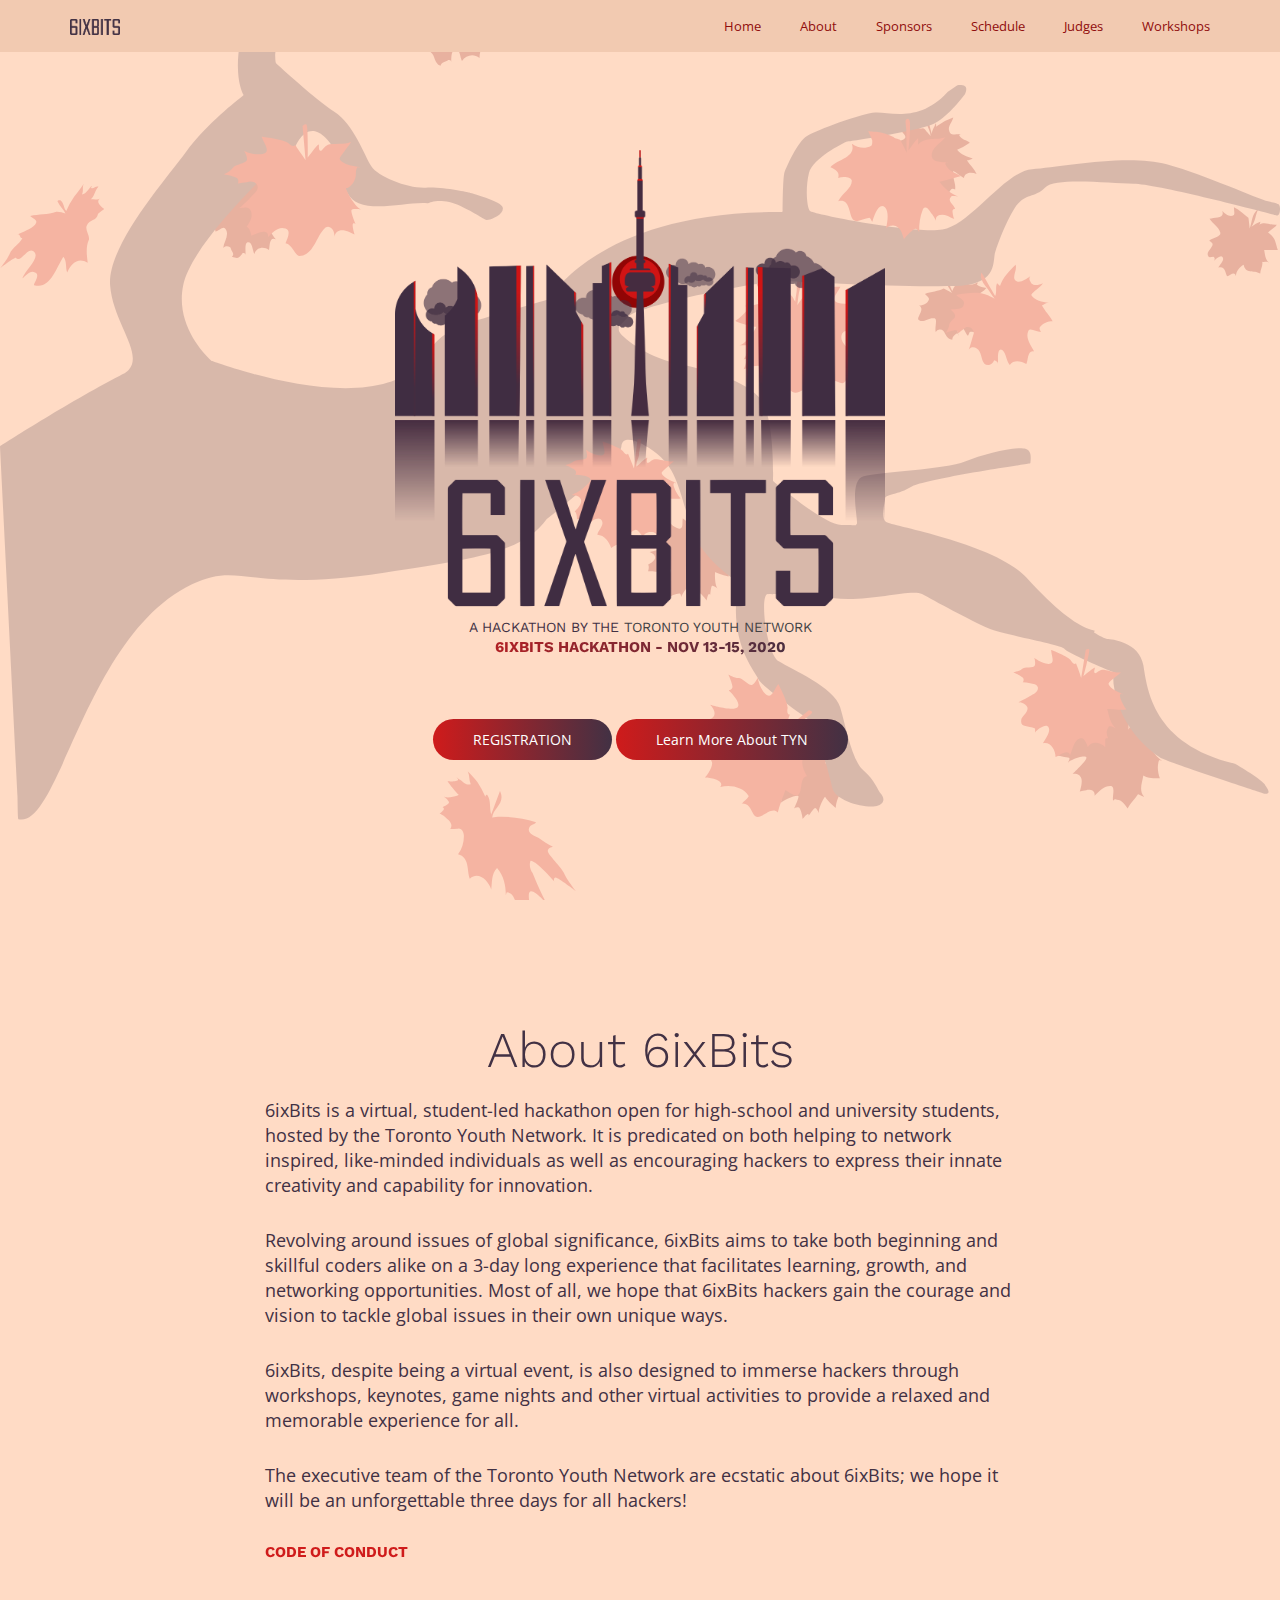
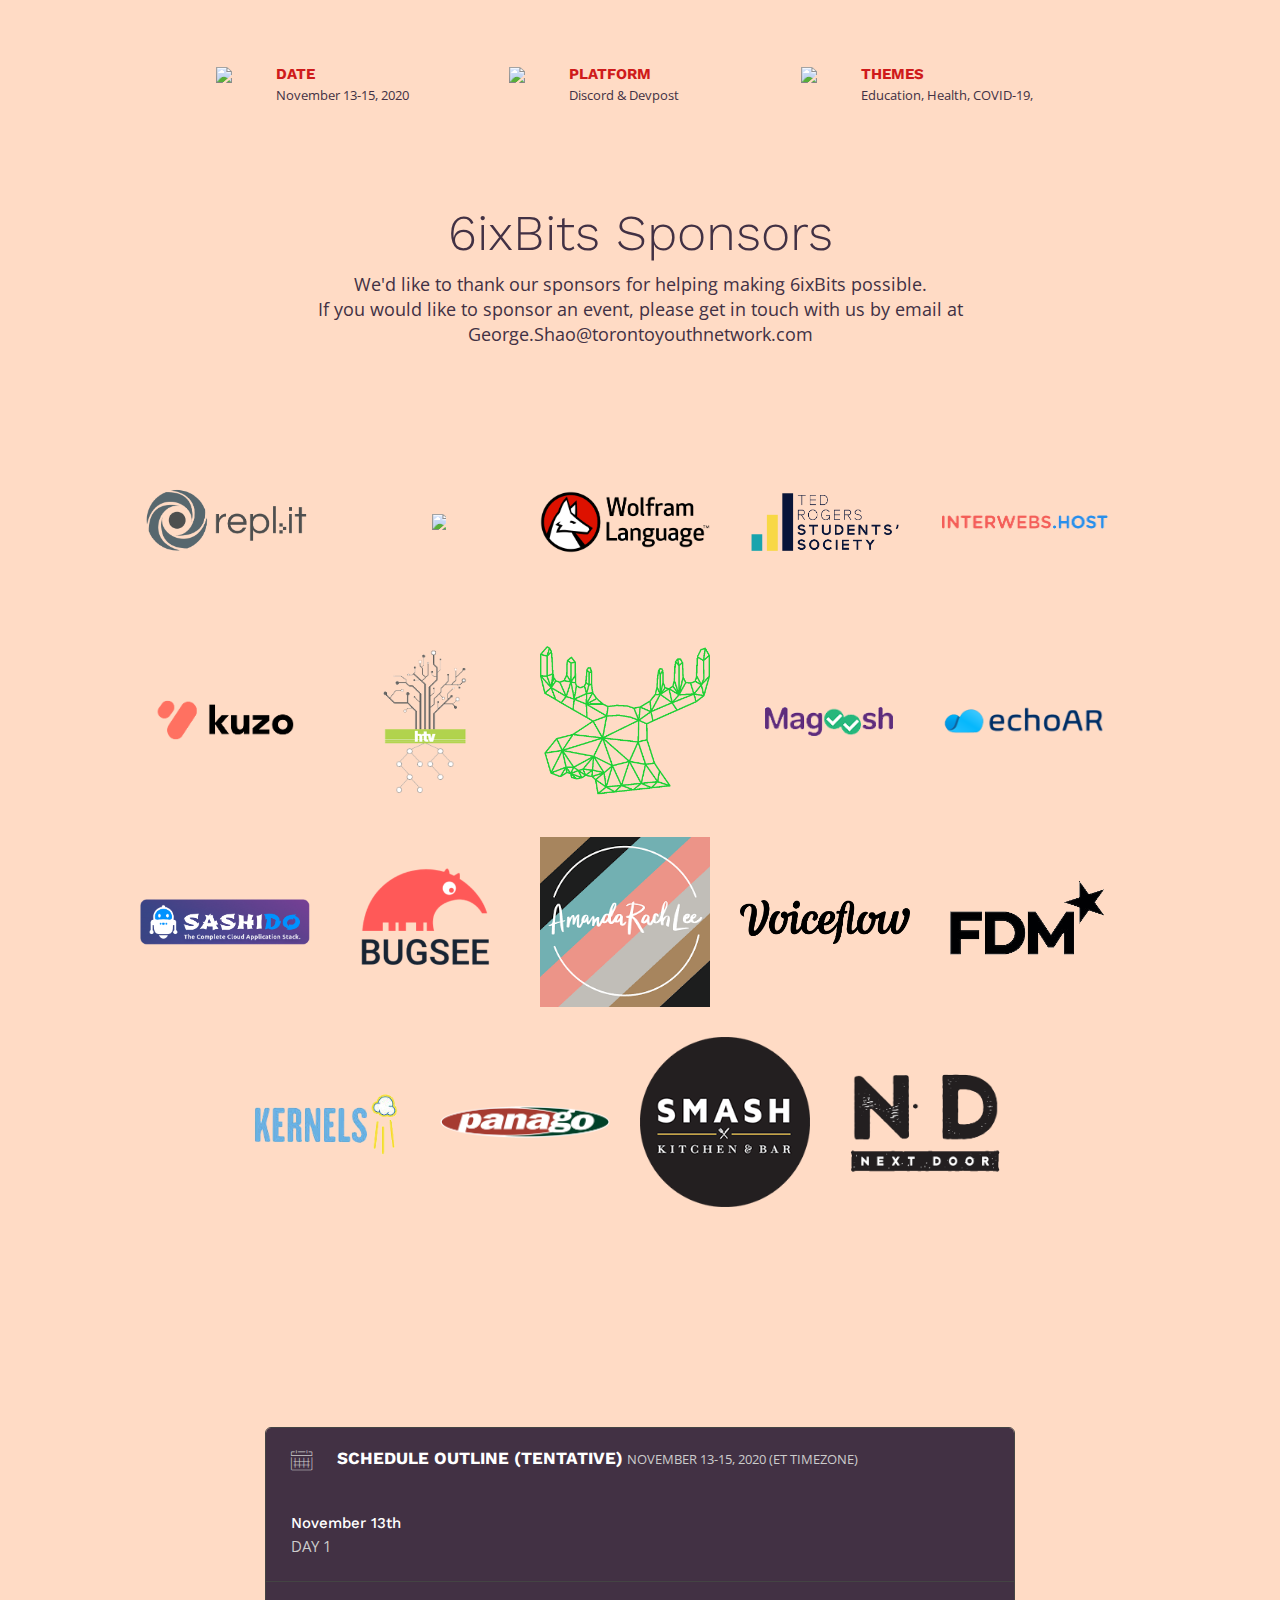
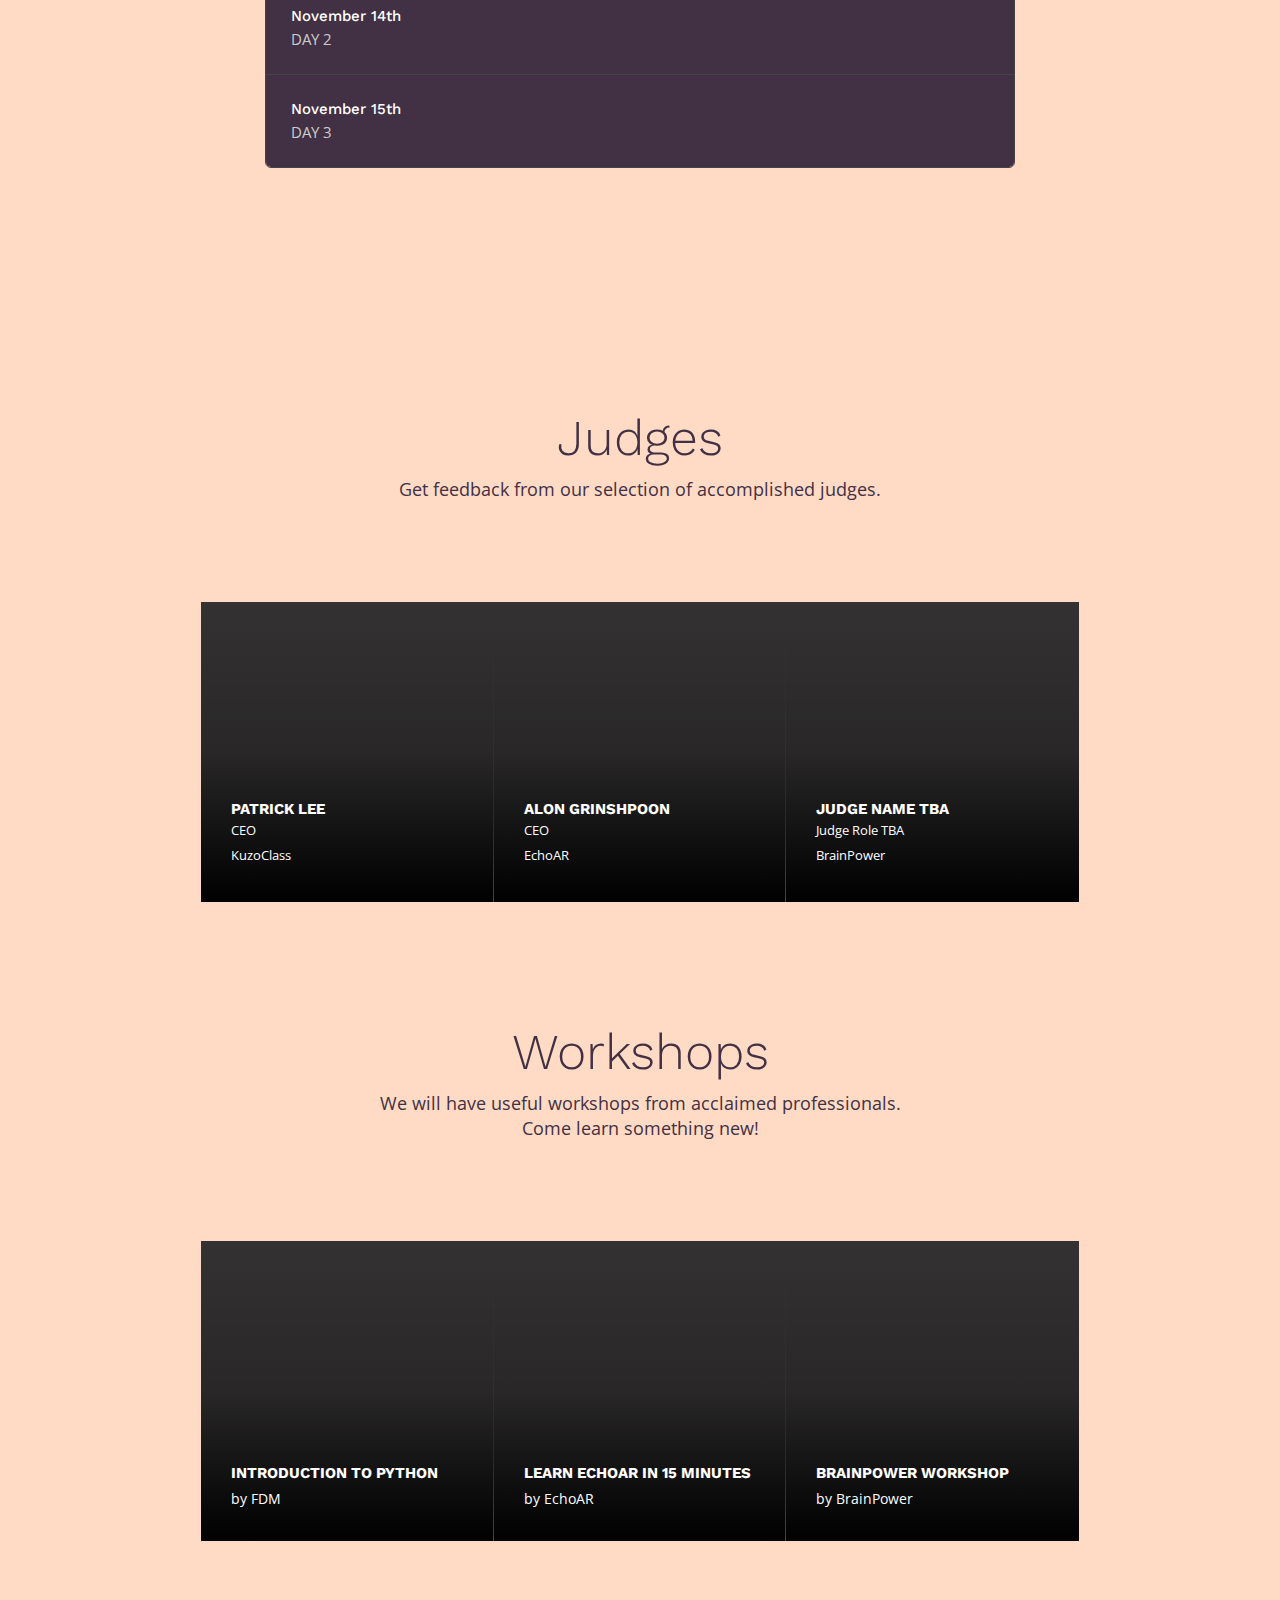
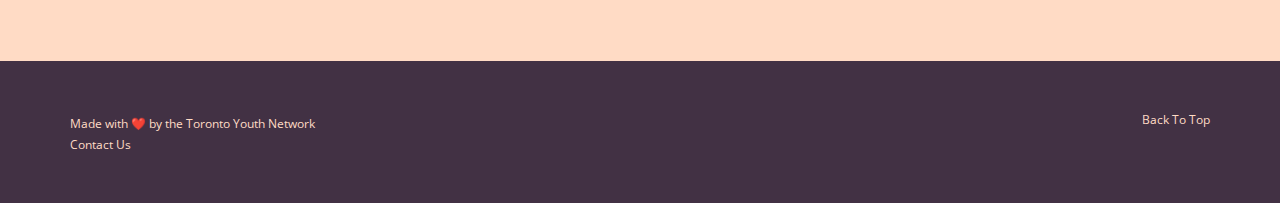
==== 6ixbits.html @ 44b5f9e0 "Added google form 6ixbits registration link back up" ====
<!DOCTYPE html>
<html lang="en">


<head>
	<!-- Global site tag (gtag.js) - Google Analytics -->
	<script async src="https://www.googletagmanager.com/gtag/js?id=UA-172919493-1"></script>
	<script>
		window.dataLayer = window.dataLayer || [];
		function gtag(){dataLayer.push(arguments);}
		gtag('js', new Date());

		gtag('config', 'UA-172919493-1');
	</script>
	<!-- Metas -->
	<meta charset="utf-8">
	<title>6ixBits Hackathon</title>
	<meta name="description" content="6ixBits, a hackathon hosted by the Toronto Youth Network in 2020">
	<meta name="viewport" content="width=device-width, initial-scale=1.0">
	<!-- Css -->
	<link href="css/bootstrap.css" rel="stylesheet" type="text/css" media="all" />
	<link href="css/base.css" rel="stylesheet" type="text/css" media="all" />
	<link href="css/main.css" rel="stylesheet" type="text/css" media="all" />
	<link href="css/flexslider.css" rel="stylesheet" type="text/css" media="all" />
	<link href="css/venobox.css" rel="stylesheet" type="text/css" media="all" />
	<link href="css/fonts.css" rel="stylesheet" type="text/css" media="all" />
	<link href="https://fonts.googleapis.com/css?family=Work+Sans:300,400,500,600,700" rel="stylesheet">
	<link href="https://fonts.googleapis.com/css?family=Open+Sans:300,300i,400,700" rel="stylesheet">
	<link rel="icon" href="img/6ixbits/6btree.svg">
</head>

<style>
	section {
		background-color: #ffdbc5;
	}

	h1, h2, h3, h4, p{ 
		color: #423144;
	}

	blockquote{
	color: #ffdbc5;
	}	

	body { 
		background-color: #ffdbc5;
	}

	footer { 
		background-color: #ffdbc5;
	}

	.black-div { 
		background-color: #423144;
	}

	.white-div { 
		background-color: #ffdbc5;
	}

	.black-text { 
		color: #424144;
	}

	.custom-gradient { 
    background: -webkit-linear-gradient(left, #cf1b1b 30%, #423144 65%);
    -webkit-background-clip: text;
    -webkit-text-fill-color: transparent;
    color: #399bff;
	}

	.header { 
		background-color: #f2cab1;
	}
</style>

<body>
	<!-- Preloader -->
	<div class="loader">
		<!-- Preloader inner -->
		<div class="loader-inner">
			<svg width="120" height="220" viewbox="0 0 100 100" class="loading-spinner" version="1.1" xmlns="http://www.w3.org/2000/svg">
				<circle class="spinner" cx="50" cy="50" r="21" fill="#111111" stroke-width="1.5" />
			</svg>
		</div>
		<!-- End preloader inner -->
	</div>
	<!-- End preloader-->
	<!--Wrapper-->
	<div class="wrapper">
		<!--Hero section-->
		<section class="hero" style="background-color: #ffdbc5">
			<!--Main slider-->
			<div class="main-slider slider">
				<ul class="slides">
					<li>
						<div class="background-img" style="background-color: #ffdbc5; opacity: 0.2">
							<img src="img/6ixbits/6btree.svg" alt="">
						</div>
					</li>
				</ul>
			</div>
			<!--End main slider-->
			<!--Header-->
			<header class="header">
				<!--Container-->
				<div class="container">
					<!--Row-->
					<div class="row">
						<div class="col-md-2">
							<a class="scroll logo" href="#wrapper">
								<img class="logo-default" src="img/6ixbits/6ixbitsword.png" height="50" width="50" alt="logo" />
							</a>
						</div>
						<div class="col-md-10 text-right">
							<nav class="main-nav">
								<div class="toggle-mobile-but">
									<a href="#" class="mobile-but">
										<div class="lines"></div>
									</a>
								</div>
								<ul>
									<li><a class="scroll" href="#wrapper" style="color: #900d0d">Home</a></li>
									<li><a class="scroll" href="#about" style="color: #900d0d">About</a></li>
									<li><a class="scroll" href="#sponsors" style="color: #900d0d">Sponsors</a></li>
									<li><a class="scroll" href="#schedule" style="color: #900d0d">Schedule</a></li>
									<li><a class="scroll" href="#judges" style="color: #900d0d">Judges</a></li>
									<li><a class="scroll" href="#workshop" style="color: #900d0d">Workshops</a></li>
								</ul>
							</nav>
						</div>
					</div>
					<!--End row-->
				</div>
				<!--End container-->
			</header>
			<!--End header-->
			<!--Inner hero-->
			<div class="inner-hero fade-out">
				<!--Container-->
				<div class="container hero-content">
					<!--Row-->
					<div class="row">
						<img src="img/6ixbits/6ixbitslogo_3.png" style="width: 35em"/>
						<h4>a hackathon by the <a href="/" class="black-text">Toronto Youth Network</a></h4>
						<p class="custom-gradient"><strong>6ixBits Hackathon - Nov 13-15, 2020</strong></p>
						<br/>
						<div style="width: 40em; margin: auto;">
							<a href="https://forms.gle/Hda4pVKXvoSNpuRJ8" class="but scroll" style="background: linear-gradient(to right, #cf1b1b, #423144);">REGISTRATION</a>
							<a href="https://www.torontoyouthnetwork.com/" class="but scroll" style="background: linear-gradient(to right, #cf1b1b, #423144);">Learn More About TYN</a>
						</div>
					</div>
				</div>
				<!--End row-->
			</div>
			<!--End container-->

			<!--End inner hero-->
		</section>
		<!--End hero section-->
		<!--About section-->
		<section id="about" class="about pt-120">
			<!--Container-->
			<div class="container">
				<!--Row-->
				<div class="row">
					<div class="col-sm-8 col-sm-offset-2 mb-100 text-center">
						<linearGradient id="SVGID_1_" gradientUnits="userSpaceOnUse" x1="5.1983" y1="28.1187" x2="43.4067" y2="11.702">
							<stop offset="0" style="stop-color:#399BFF" />
							<stop offset="1" style="stop-color:#EE71F9" />
							<h1 class="title">About 6ixBits</h1>
						</linearGradient>
						<br/>
						<div class="text-left">
							<p class="title-lead mb-30">6ixBits is a virtual, student-led hackathon open for high-school and university students, hosted by the Toronto Youth Network. It is predicated on both helping to network inspired, like-minded individuals as well as encouraging hackers to express their innate creativity and capability for innovation.</p>
							<p class="title-lead mb-30">Revolving around issues of global significance, 6ixBits aims to take both beginning and skillful coders alike on a 3-day long experience that facilitates learning, growth, and networking opportunities. Most of all, we hope that 6ixBits hackers gain the courage and vision to tackle global issues in their own unique ways.<br>
							<p class="title-lead mb-30">6ixBits, despite being a virtual event, is also designed to immerse hackers through workshops, keynotes, game nights and other virtual activities to provide a relaxed and memorable experience for all. <br>
							<p class="title-lead mb-30">The executive team of the Toronto Youth Network are ecstatic about 6ixBits; we hope it will be an unforgettable three days for all hackers!<br>
							<h5 class="custom-gradient"><a class="title-lead mt-20" href="https://static.mlh.io/docs/mlh-code-of-conduct.pdf"><strong>Code of Conduct</strong></a></h5>
						</div>
						</p>
					</div>
				</div>
				<!--End row-->
			</div>

			<!--End container-->
			<!--Container-->
			<div class="container aboutdate">
				<!--Row-->
				<div class="row" style="margin-bottom: 30px">
					<div class="col-md-3 col-sm-3">
						<div>
							<img src="https://image.flaticon.com/icons/svg/747/747310.svg" style="width: 35px; display: inline-block; padding-top: 5px"/>
							<p style="display: inline-block; position: absolute; left: 75px">
								<strong style="color: #cf1b1b">DATE</strong>
								<span>November 13-15, 2020</span>
							</p>
						</div>
					</div>
					<div class="col-md-3 col-sm-3">
						<div>
							<img src="https://image.flaticon.com/icons/svg/3064/3064024.svg" style="width: 35px; display: inline-block; padding-top: 5px"/>
							<p style="display: inline-block; position: absolute; left: 75px">
								<strong style="color: #cf1b1b">PLATFORM</strong>
								<span>Discord & Devpost</span>
							</p>
						</div>
					</div>
					<div class="col-md-3 col-sm-3">
						<div>
							<img src="https://image.flaticon.com/icons/svg/684/684809.svg" style="width: 35px; display: inline-block; padding-top: 5px"/>
							<p style="display: inline-block; position: absolute; left: 75px">
								<strong style="color: #cf1b1b">THEMES</strong>
								<span>Education, Health, COVID-19, Environment, Gender Equality</span>
							</p>
						</div>
					</div>
					
					<!-- <div class="col-md-3 col-sm-3 text-right">
                     <div class="block-info-1">
                        <a href="#tickets" class="scroll but"> Register Now</a>
                     </div>
                  </div> -->
				</div>
				<!--End row-->
			</div>
			<!--End container-->
			<!--Sponsor section-->
		<section class="sponsor pt-90 pb-90">
			<!--Container-->
			<div class="container">
				<!--Row-->
				<div class="row">
					<div class="col-sm-8 col-sm-offset-2 mb-50 text-center " id="sponsors" >
						<h1 class="title">6ixBits Sponsors</h1>
						<p class="title-lead mt-10 mb-20">We'd like to thank our sponsors for helping making 6ixBits possible.<br>If you would like to sponsor an event, please get in touch with us by email at George.Shao@torontoyouthnetwork.com</p>
					</div>
				</div>
				<!--End row-->
			</div>
			<!--End container-->
			<div class="container">
				<div class="row"> 
					<div class="vertical-center">
						<div class="block-sponsor">
							<a href="https://www.repl.it/"><img src="img/replitpink.png"></a>
						</div>
						<div class="block-sponsor">
							<a href="https://brainpower.ca/"><img src="https://www.brainpower.ca/wp-content/themes/brainpower/images/logos/logo-svg.svg"></a>
						</div>
						<div class="block-sponsor">
							<a href="https://www.wolfram.com/"><img src="img/wolfram.png"></a>
						</div>
						<div class="block-sponsor">
							<a href="https://www.trssociety.ca/"><img src="img/trss.png"></a>
						</div>
						<div class="block-sponsor">
							<a href="https://www.interwebs.host/"><img src="img/interwebshost.png"></a>
						</div>
					</div>
				</div>
				<div class="row">
					<div class="vertical-center">
						<div class="block-sponsor">
							<a href="https://kuzoclass.com/"><img src="img/kuzoclass.png"></a>
						</div>
						<div class="block-sponsor">
							<a href="https://www.hackthevalley.com/"><img src="img/HTV.png"></a>
						</div>
						<div class="block-sponsor">
							<a href="https://uofthacks.com/"><img src="img/uofthacks.png"></a>
						</div>
						<div class="block-sponsor">
							<a href="https://www.magoosh.com/"><img src="img/magoosh-logo.png"></a>
						</div>
						<div class="block-sponsor">
							<a href="https://www.echoar.xyz/"><img src="img/echoAR.png"></a>
						</div>
					</div>
				</div>
				<div class="row">
					<div class="vertical-center">
						<div class="block-sponsor">
							<a href="https://www.sashido.io/en/"><img src="img/sashido.png"></a>
						</div>
						<div class="block-sponsor">
							<a href="https://bugsee.com/"><img src="img/bugsee.png"></a>
						</div>
						<div class="block-sponsor">
							<a href="https://www.amandarachlee.com/"><img src="img/AmandaRachLee.png"></a>
						</div>
						<div class="block-sponsor">
							<a href="https://www.voiceflow.com/"><img src="img/voiceflow.png"></a>
						</div>
						<div class="block-sponsor">
							<a href="https://www.fdmgroup.com/en-ca/ca-home/"><img src="img/fdm.png"></a>
						</div>
					</div>
				</div>
				<div class="row">
					<div class="vertical-center">
						<div class="block-sponsor">
							<a href="https://www.kernelspopcorn.com/"><img src="img/kernels.png"></a>
						</div>
						<div class="block-sponsor">
							<a href="https://www.panago.com/"><img src="img/Panago.png"></a>
						</div>
						<div class="block-sponsor">
							<a href="http://www.smashkitchen.com/"><img src="img/smashkitchenandbar.png"></a>
						</div>
						<div class="block-sponsor">
							<a href="http://www.nextdoorrestaurant.com/"><img src="img/nextdoorrestaurant.png"></a>
						</div>
					</div>
				</div>
			</div>
		</section>
		<section id="schedule" class="schedule pt-120 pb-120">
			<div class="container schedule" >
				<!--Row-->
				<div class="row">
					<div class="col-sm-8">
						<ul class="block-tab">
							<!--Tab-->
							<li class="active ">
								<div class="block-date" style="background-color:#423144;"><i class="et-line-calendar"></i><strong>SCHEDULE OUTLINE (TENTATIVE)</strong> <span> NOVEMBER 13-15, 2020 (ET TIMEZONE)</span></div>
								<div class="block-detail" style="background-color:#423144">
									<span class="time">November 13th</span>
									<span class="topic">DAY 1</span>
									<div class="block-text" style="background-color:#423144;">
										<p style="color:white">7 - 7:30 PM | Opening Ceremony</p>
										<p style="color:white">7:30 PM | Hacking Begins</p>
										<p style="color:white">9:30 - 10:15 PM | Pei Li Entrepreneurship Keynote</p>
										<p style="color:white">12 - 12:30 AM | Skribblio Event</p>
									</div>
								</div>
								<div class="block-detail" style="background-color:#423144;">
									<span class="time">November 14th</span>
									<span class="topic">DAY 2</span>
									<div class="block-text">
										<p style="color:white">10 - 11 AM | FDM Python Workshop</p>
										<p style="color:white">1 - 1:15 PM | BrainPower Workshop</p>
										<p style="color:white">3 - 3:30 PM | Kahoot Event</p>
										<p style="color:white">TBD | EchoAR Workshop</p>
										<p style="color:white">10 PM | Project Check-in</p>
									</div>
								</div>
								<div class="block-detail" style="background-color:#423144;">
									<span class="time">November 15th</span>
									<span class="topic">DAY 3</span>
									<div class="block-text">
										<p style="color:white">2:30 PM | Hacking Ends</p>
										<p style="color:white">3 PM | Judging Begins</p>
										<p style="color:white">5 - 5:30 PM | Closing Ceremony</p>
									</div>
								</div>
							</li>
						</ul>
					</div>
				</div>
				<!--End row -->
			</div>
			<!--End container -->
		</section>
			<!--Speakers section-->
			<section id="judges" class="speakers pt-120 ">
				<!--Container-->
				<div class="container">
					<!--Row-->
					<div class="row">
						<div class="col-sm-8 col-sm-offset-2 mb-100 text-center">
							<h1 class="title">Judges</h1>
							<p class="title-lead mt-10">Get feedback from our selection of accomplished judges.</p>
						</div>
					</div>
					<!--end row-->
				</div>
				<!--end container-->
				<div class="container block-content judges">
					<div class="row">
					<div class="col-sm-3 pd-0">
						<div class="block-speaker">
							<div class="block-img overlay soft">
								<div class="background-img">
									<img src="img/2.jpg" alt="">
								</div>
								<div class="block-info-2">
									<p>
										<strong>Patrick Lee</strong>
										<span style="color:white">CEO</span>
										<span style="color:white">KuzoClass</span>
									</p>
								</div>
							</div>
						</div>
					</div>
					<div class="col-sm-3 pd-0">
						<div class="block-speaker">
							<div class="block-img overlay soft">
								<div class="background-img">
									<!--  --><img src="img/3.jpg" alt="">
								</div>
								<div class="block-info-2">
									<p>
										<strong>Alon Grinshpoon</strong>
										<span style="color:white">CEO</span>
										<span style="color:white">EchoAR</span>
									</p>
								</div>
							</div>
						</div>
					</div>
					<div class="col-sm-3 pd-0">
						<div class="block-speaker">
							<div class="block-img overlay soft">
								<div class="background-img">
									<img src="img/4.jpg" alt="">
								</div>
								<div class="block-info-2">
									<p>
										<strong>Judge Name TBA</strong>
										<span style="color:white">Judge Role TBA</span>
										<span style="color:white">BrainPower</span>
									</p>
								</div>
							</div>
						</div>
					</div>
				</div>
			</section>

			<!--End speakers section-->

			<!--Workshop Sessions-->
			<section id="workshop" class="speakers pt-120 ">
				<!--Container-->
				<div class="container">
					<!--Row-->
					<div class="row">
						<div class="col-sm-8 col-sm-offset-2 mb-100 text-center">
							<h1 class="title">Workshops</h1>
							<p class="title-lead mt-10">We will have useful workshops from acclaimed professionals.<br>Come learn something new!</p>
						</div>
					</div>
					<!--End row-->
				</div>
				<!--End container-->
				<div class="container block-content">
					<div class="row">
						<div class="col-sm-3 pd-0">
							<div class="block-speaker">
								<div class="block-img overlay soft">
									<div class="background-img">
										<img src="">
									</div>
									<div class="block-info-2">
										<p> <strong>Introduction to Python</strong>
											<p style="color: white">by FDM</p>
										</p>
									</div>
								</div>
							</div>
						</div>
						<div class="col-sm-3 pd-0">
							<div class="block-speaker">
								<div class="block-img overlay soft">
									<div class="background-img">
										<img src="">
									</div>
									<div class="block-info-2">
										<p>
											<strong>Learn EchoAR in 15 Minutes</strong>
											<p style="color: white">by EchoAR</p>
										</p>
									</div>
								</div>
							</div>
						</div>
						<div class="col-sm-3 pd-0">
							<div class="block-speaker">
								<div class="block-img overlay soft">
									<div class="background-img">
										<img src="">
									</div>
									<div class="block-info-2">
										<p>
											<strong>BrainPower Workshop</strong>
											<p style="color: white">by BrainPower</p>
										</p>
									</div>
								</div>
							</div>
						</div>
					</div>
				</div>
			</section>
			<!--End Workshop session-->
		<!--End register section-->
		<!--Faq section-->
		<footer class="pt-120">
			<div class="bottom-footer bg-black pt-50 pb-50 black-div">
				<!--Container-->
				<div class="container ">
					<div class="row">
						<div class="col-md-6">
							<p style="color:#ffdbc5">Made with ❤️ by the Toronto Youth Network</p>
							<a style="color:#ffdbc5" class="scroll" href=mailto:george.shao@torontoyouthnetwork.com>Contact Us</a>
						</div>
						<div class="col-md-6 ">
							<ul class="block-legal">
								<li><a style="color:#ffdbc5" class="scroll" href="#wrapper">Back To Top</a></li>
								<!-- <li><span><a class="gradient-text scroll" >Anand PS (EVENT COORDINATOR) 9061193652</a></span></li>
                           <li><span><a class="gradient-text scroll" >MAIL ID : anand.p.s@ieee.org</a></span></li> -->
							</ul>
						</div>
					</div>
				</div>
				<!--End container-->
			</div>
		</footer>
		</div>
		<!-- End wrapper-->
		<!--Javascript-->
		<script src="js/jquery-1.12.4.min.js" type="text/javascript"></script>
		<script src="js/jquery.flexslider-min.js" type="text/javascript"></script>
		<script src="js/jquery.countdown.min.js" type="text/javascript"></script>
		<script src="js/jquery.countdown.js" type="text/javascript"></script>
		<script src="js/smooth-scroll.js" type="text/javascript"></script>
		<script src="js/jquery.validate.min.js" type="text/javascript"></script>
		<script src="js/placeholders.min.js" type="text/javascript"></script>
		<script src="js/venobox.min.js" type="text/javascript"></script>
		<script src="js/script.js" type="text/javascript"></script>
</body>
</html>
---- css/base.css ----
/* Table of Content
==================================================
	1.Reset & Basics
	2.Basic Styles
	3.Typography and Common style
	4.Links
	5.Misc


/* Reset & Basics (Inspired by E. Meyers) */

*,
*:before,
*:after {
    -moz-box-sizing: border-box;
    -webkit-box-sizing: border-box;
    -ms-box-sizing: border-box;
    -o-box-sizing: border-box;
}
* {
    margin: 0;
    padding: 0;
}
html,
body,
div,
span,
applet,
object,
iframe,
h1,
h2,
h3,
h4,
h5,
h6,
p,
blockquote,
pre,
a,
abbr,
acronym,
address,
big,
cite,
code,
dfn,
em,
img,
ins,
kbd,
q,
s,
samp,
small,
strike,
strong,
sub,
sup,
tt,
var,
b,
u,
i,
center,
dl,
dt,
dd,
ol,
ul,
li,
fieldset,
form,
label,
legend,
table,
caption,
tbody,
tfoot,
thead,
tr,
th,
td,
article,
aside,
canvas,
details,
embed,
figure,
figcaption,
footer,
header,
hgroup,
menu,
nav,
output,
ruby,
section,
summary,
time,
mark,
audio,
video {
    margin: 0;
    padding: 0;
    border: 0;
    font-size: 100%;
    font: inherit;
    vertical-align: baseline;
    text-decoration: none;
}
article,
aside,
details,
figcaption,
figure,
footer,
header,
hgroup,
menu,
nav,
section {
    display: block;
}
ol,
ul {
    list-style: none;
}
blockquote,
q {
    quotes: none;
}
blockquote:before,
blockquote:after,
q:before,
q:after {
    content: '';
    content: none;
}
table {
    border-collapse: collapse;
    border-spacing: 0;
}
a,
a:hover,
a:active,
a:visited,
a:focus {
    text-decoration: none;
}
img {
    padding-top: 10px;
    display: inline-block;
    vertical-align: middle;
    height: auto;
    max-width: 100%;
}
.map img {
    max-width: none;
}
a:focus {
    outline: 0;
}
iframe {
    width: 100%;
    border: none;
    display: inline-block;
}
::-moz-selection {
    background: #000000;
    color: #ffffff;
}
/* End reset & basics (Inspired by E. Meyers) */
/*Basic Styles*/

body {
    background: #111111;
    font-family: "Open Sans", "Helvetica Neue", "Helvetica", Helvetica, Arial, sans-serif;
    color: #cccccc;
    margin: 0;
    font-size: 14px;
    font-weight: 400;
    -moz-osx-font-smoothing: grayscale;
    -webkit-font-smoothing: antialiased;
}
.stop-scroll {
    overflow: hidden;
}
/*End basic styles*/
/* Typography and Common style*/

h1,
h2,
h3,
h4,
h5,
h6 {
    color: #ffffff;
    text-transform: uppercase;
    position: relative;
}
h1,
h2,
h3,
h4,
h5,
h6,
.header .logo,
.hero-content p,
p strong,
li strong,
ul.block-topic li,
.block-detail .time,
.block-detail .speaker strong,
.block-ticket .block-price,
p strong,
li strong,
input[type="text"],
a.link {
    font-family: "Work Sans", "Helvetica Neue", "Helvetica", Helvetica, Arial, sans-serif;
}
.hero-content h3,
.block-ticket .block-price .block-type {
    font-family: "Open Sans", "Helvetica Neue", "Helvetica", Helvetica, Arial, sans-serif;
}
em {
    font-style: italic;
}
strong {
    font-weight: 700;
    color: #ffffff;
    font-size: 15px;
}
p strong,
li strong {
    color: #ffffff;
}
p strong {
    text-transform: uppercase;
}
p span {
    display: block;
    position: relative;
    top: -4px;
}
p span,
li span {
    font-size: 13px;
}
p,
blockquote {
    line-height: 25px;
}
.title {
    font-size: 50px;
    font-weight: 300;
    text-transform: capitalize;
}
.sub-title-0 {
    font-size: 27px;
    font-weight: 300;
    text-transform: none;
}
.sub-title-1 {
    font-size: 25px;
    font-weight: 300;
    text-transform: none;
}
.sub-title-2 {
    font-size: 20px;
    font-weight: 300;
    text-transform: none;
}
.sub-title-3 {
    font-size: 16px;
    font-weight: 500;
    text-transform: none;
    color: #cccccc;
}
.gradient-text {
    background: -webkit-linear-gradient(left, #ee0e98 30%, rgba(0, 255, 221, 0.9) 65%);
    background: -moz-linear-gradient(left, #ee0e98 30%, rgba(0, 255, 191, 0.9) 65%);
    background: linear-gradient(left, #ee0e98 30%, rgba(0, 255, 191, 0.9) 65%);
    -webkit-background-clip: text;
    -webkit-text-fill-color: transparent;
    color: #399bff;
}
p.title-lead {
    font-size: 18px;
}
section,
.section,
.row.relative,
.block-content {
    position: relative;
    overflow: hidden;
}
.front-p {
    position: relative;
    z-index: 100;
}
.uppercase {
    text-transform: uppercase;
}
.white {
    color: #ffffff;
}
.top {
    position: relative;
    top: -10px;
}
.block-form,
.block-tabs,
.block-tab,
.block-ticket,
.registry-form {
    border-radius: 6px;
    -webkit-border-radius: 6px;
    -moz-border-radius: 6px;
    -ms-border-radius: 6px;
    -o-border-radius: : 6px;
}
.indent {
    text-indent: -999px;
    display: none;
}
input[type]:-moz-placeholder {
    color: #ffffff;
    opacity: .4;
    font-size: 14px;
}
:-moz-placeholder {
    color: #ffffff;
    opacity: .4;
    font-size: 14px;
}
::-moz-placeholder {
    color: #ffffff;
    opacity: .4;
    font-size: 14px;
}
:-ms-input-placeholder {
    color: #ffffff;
    opacity: .4;
    font-size: 14px;
}
::-webkit-input-placeholder {
    color: #ffffff;
    opacity: .4;
    font-size: 14px;
}
/* End typography and common style*/
/*Links*/

span a,
p a {
    position: relative;
}
p a:hover:after,
span a:hover:after {
    transform: translateY(0) translateZ(0);
    -webkit-transform: translateY(0) translateZ(0);
    -moz-transform: translateY(0) translateZ(0);
    -ms-transform: translateY(0) translateZ(0);
    -o-transform: translateY(0) translateZ(0);
    opacity: 1;
}
span a:after,
p a:after {
    content: "";
    height: 1px;
    left: 0;
    opacity: 0;
    pointer-events: none;
    position: absolute;
    top: 100%;
    transform: translateY(5px);
    -webkit-transform: translateY(5px);
    -moz-transform: translateY(5px);
    -ms-transform: translateY(5px);
    -o-transform: translateY(5px);
    transition-delay: 0s;
    -webkit-transition-delay: 0s;
    -moz-transition-delay: 0s;
    -ms-transition-delay: 0s;
    -o-transition-delay: 0s;
    transition-duration: 0.20s;
    -webkit-transition-duration: 0.20s;
    -moz-transition-duration: 0.20s;
    -ms-transition-duration: 0.20s;
    -o-transition-duration: 0.20s;
    transition-property: opacity, transform, -webkit-transform;
    -webkit-transition-property: opacity, transform, -webkit-transform;
    -moz-transition-property: opacity, transform, -webkit-transform;
    -ms-transition-property: opacity, transform, -webkit-transform;
    -o-transition-property: opacity, transform, -webkit-transform;
    transition-timing-function: cubic-bezier(0.39, 0.575, 0.565, 1);
    -webkit-timing-function: cubic-bezier(0.39, 0.575, 0.565, 1);
    -moz-timing-function: cubic-bezier(0.39, 0.575, 0.565, 1);
    -ms-timing-function: cubic-bezier(0.39, 0.575, 0.565, 1);
    -o-timing-function: cubic-bezier(0.39, 0.575, 0.565, 1);
    width: 100%;
}
a,
input[type="text"],
input[type="submit"] textarea,
.registry-form .block-select,
.mobile-but .lines:after,
.mobile-but .lines:before,
.block-img a:before,
.block-ticket,
.blog-post-short,
.block-img .background-img,
.block-detail .block-text,
.block-detail,
.block-sponsor img,
.block-gallery li {
    transition: all 0.3s ease 0s;
    -webkit-transition: all 0.3s ease 0s;
    -moz-transition: all 0.3s ease 0s;
    -ms-transition: all 0.3s ease 0s;
    -o-transition: all 0.3s ease 0s;
}
.but {
    display: inline-block;
    position: relative;
    color: #ffffff;
    padding: 11px 40px;
    border-radius: 25px;
    -webkit-border-radius: 25px;
    -moz-border-radius: 25px;
    -ms-border-radius: 25px;
    -o-border-radius: : 25px;
}
a.link {
    position: relative;
    display: inline-block;
    font-weight: 600;
    min-height: 22px;
}
a.link:after {
    bottom: 0px;
    content: "";
    right: 0;
    position: absolute;
    width: 100%;
    z-index: 4;
    height: 3px;
}
a.link:after,
.but,
span a:after,
p a:after {
    /*background: rgb(57, 155, 255);*/
    /* Old browsers */
    background: #8360c3;  /* fallback for old browsers */
background: -webkit-linear-gradient(to right, #2ebf91, #8360c3);  /* Chrome 10-25, Safari 5.1-6 */
background: linear-gradient(to right, #2ebf91, #8360c3); /* W3C, IE 10+/ Edge, Firefox 16+, Chrome 26+, Opera 12+, Safari 7+ */

    

    
    
    filter: progid: DXImageTransform.Microsoft.gradient( startColorstr='#399bff', endColorstr='#ee71f9', GradientType=1);
    /* IE6-9 fallback on horizontal gradient */
}
/*End links*/
/*Misc */

.pt-10 {
    padding-top: 10px !important;
}
.pb-10 {
    padding-bottom: 10px !important;
}
.pt-15 {
    padding-top: 15px !important;
}
.pb-15 {
    padding-bottom: 15px !important;
}
.pt-20 {
    padding-top: 20px !important;
}
.pb-20 {
    padding-bottom: 20px !important;
}
.pt-25 {
    padding-top: 25px !important;
}
.pb-25 {
    padding-bottom: 25px !important;
}
.pt-30 {
    padding-top: 30px !important;
}
.pb-30 {
    padding-bottom: 30px !important;
}
.pt-40 {
    padding-top: 40px !important;
}
.pb-40 {
    padding-bottom: 40px !important;
}
.pt-50 {
    padding-top: 50px !important;
}
.pb-50 {
    padding-bottom: 50px !important;
}
.pt-60 {
    padding-top: 60px !important;
}
.pb-60 {
    padding-bottom: 60px !important;
}
.pt-70 {
    padding-top: 70px !important;
}
.pb-70 {
    padding-bottom: 70px !important;
}
.pt-80 {
    padding-top: 80px !important;
}
.pb-80 {
    padding-bottom: 80px !important;
}
.pt-90 {
    padding-top: 90px !important;
}
.pb-90 {
    padding-bottom: 90px !important;
}
.pt-100 {
    padding-top: 30px !important;
}
.pb-100 {
    padding-bottom: 100px !important;
}
.pt-120 {
    padding-top: 120px !important;
}
.pb-120 {
    padding-bottom: 120px !important;
}
.pt-130 {
    padding-top: 130px !important;
}
.pb-130 {
    padding-bottom: 130px !important;
}
.pt-140 {
    padding-top: 140px !important;
}
.pb-140 {
    padding-bottom: 140px !important;
}
.pt-150 {
    padding-top: 150px !important;
}
.pb-150 {
    padding-bottom: 150px !important;
}
.pt-160 {
    padding-top: 160px !important;
}
.pb-160 {
    padding-bottom: 160px !important;
}
.pt-200 {
    padding-top: 200px !important;
}
.pb-200 {
    padding-bottom: 50px !important;
}
.pt-250 {
    padding-top: 250px !important;
}
.pb-250 {
    padding-bottom: 250px !important;
}
.mt-5 {
    margin-top: 5px !important;
}
.mb-5 {
    margin-bottom: 5px !important;
}
.mt-10 {
    margin-top: 10px !important;
}
.mb-10 {
    margin-bottom: 10px !important;
}
.mt-15 {
    margin-top: 15px !important;
}
.mb-15 {
    margin-bottom: 15px !important;
}
.mt-20 {
    margin-top: 20px !important;
}
.mb-20 {
    margin-bottom: 20px !important;
}
.mt-25 {
    margin-top: 25px !important;
}
.mb-25 {
    margin-bottom: 25px !important;
}
.mt-30 {
    margin-top: 30px !important;
}
.mb-30 {
    margin-bottom: 30px !important;
}
.mt-40 {
    margin-top: 40px !important;
}
.mb-40 {
    margin-bottom: 40px !important;
}
.mt-50 {
    margin-top: 50px !important;
}
.mb-50 {
    margin-bottom: 50px !important;
}
.mt-60 {
    margin-top: 60px !important;
}
.mb-60 {
    margin-bottom: 60px !important;
}
.mt-70 {
    margin-top: 70px !important;
}
.mb-70 {
    margin-bottom: 70px !important;
}
.mt-80 {
    margin-top: 80px !important;
}
.mb-80 {
    margin-bottom: 80px !important;
}
.mt-90 {
    margin-top: 90px !important;
}
.mb-90 {
    margin-bottom: 90px !important;
}
.mt-100 {
    margin-top: 100px !important;
}
.mb-100 {
    margin-bottom: 100px !important;
}
.mt-130 {
    margin-top: 130px !important;
}
.mb-130 {
    margin-bottom: 130px !important;
}
.mt-150 {
    margin-top: 150px !important;
}
.mb-150 {
    margin-bottom: 150px !important;
}
.mt-200 {
    margin-top: 200px !important;
}
.mt-350 {
    margin-top: 350px !important;
}
.mb-200 {
    margin-bottom: 200px !important;
}
.not-mb {
    margin-bottom: 0;
}
.brd-bottom {
    border-bottom: 1px #444444 solid;
}
.bg-dark {
    background: #141414;
}
.bg-black {
    background: #000000;
}
.pd-0 {
    padding: 0 !important;
}
a[href^="http://maps.google.com/maps"] {
    display: none !important
}
a[href^="https://maps.google.com/maps"] {
    display: none !important
}
.gmnoprint a,
.gmnoprint span,
.gm-style-cc {
    display: none;
}
.gmnoprint div {
    background: none !important;
}
/*End misc */
---- css/main.css ----
/*
*	DESTINY - WEDDING HTML TEMPLATE
* 	Copyright 2016
* 	www.mutationmedia.net
* 	Created by : mutationthemes
*
*/
/* Table of Content
==================================================
	1.Preloader
	2.Site wrapper
	3.Hero section
	4.About section
	5.Speakers section
	6.Topics section
	7.Schedule section
	8.Countdown section
	9.Tickets section
	10.Registry section
	11.Sponsors section
	12.Contact section
	13.Accommodation section
	14.FAQ section
	15.Gallery section
	16.Fat footer section
	17.Mediaqueries





/*Preloader*/

.loader {
    background: #111111;
    bottom: 0;
    height: 100%;
    left: 0;
    position: fixed;
    right: 0;
    top: 0;
    width: 100%;
    z-index: 9999;
}
.loader-inner {
    left: 0;
    position: absolute;
    top: 50%;
    width: 100%;
    text-align: center;
    transform: translateY(-50%);
    -webkit-transform: translateY(-50%);
    -moz-transform: translateY(-50%);
    -ms-transform: translateY(-50%);
    -o-transform: translateY(-50%);
}
.loading-spinner {
    width: 100px;
    height: 100px;
    animation: spinner-rotate 2s ease-in-out infinite;
    -webkit-animation: spinner-rotate 2s ease-in-out infinite;
    -moz-animation: spinner-rotate 2s ease-in-out infinite;
    -ms-animation: spinner-rotate 2s ease-in-out infinite;
    -o-animation: spinner-rotate 2s ease-in-out infinite;
}
.spinner {
    animation: spinner-color 8s ease-in-out infinite, spinner-dash 2s ease-in-out infinite;
    -webkit-animation: spinner-color 8s ease-in-out infinite, spinner-dash 2s ease-in-out infinite;
    -moz-animation: spinner-color 8s ease-in-out infinite, spinner-dash 2s ease-in-out infinite;
    -ms-animation: spinner-color 8s ease-in-out infinite, spinner-dash 2s ease-in-out infinite;
    -o-animation: spinner-color 8s ease-in-out infinite, spinner-dash 2s ease-in-out infinite;
    stroke-linecap: round;
}
@keyframes spinner-rotate {
    100% {
        transform: rotate(360deg);
        -webkit-transform: rotate(360deg);
        -moz-transform: trotate(360deg);
        -ms-transform: rotate(360deg);
        -o-transform: rotate(360deg);
    }
}
@keyframes spinner-color {
    0%, 100% {
        stroke: #ff0000;
    }
    20% {
        stroke: #ffa600;
    }
    40% {
        stroke: #00ffc8;
    }
    60% {
        stroke: #ff0062;
    }
    80% {
        stroke: #00ff15;
    }
    100% {
        stroke: #000000;
    }
}
@keyframes spinner-dash {
    0% {
        stroke-dasharray: 1, 200;
        stroke-dashoffset: 0;
    }
    50% {
        stroke-dasharray: 90, 200;
        stroke-dashoffset: -35px;
    }
    100% {
        stroke-dasharray: 90, 200;
        stroke-dashoffset: -125px;
    }
}
/*End preloader*/


/*Site wrapper*/

.wrapper {
    position: relative;
    background: #ffffff;
}
.wrapper,
.header {
    margin: 0 auto;
    max-width: 1600px;
}
/*End site wrapper*/


/* Hero Section*/

section.hero {
    background: #353031;
    padding: 0;
    position: relative;
    overflow: hidden;
}
section.single-hero {
    min-height: 400px;
}
.background-img img {
    display: none;
}
.background-img {
    width: 100%;
    height: 100%;
}
.background-img {
    background-attachment: scroll;
    background-clip: border-box;
    background-color: #353031;
    background-image: none;
    background-origin: padding-box;
    background-position: 50% 50% !important;
    background-repeat: repeat;
    background-size: cover !important;
    height: 100%;
    left: 0;
    position: absolute;
    top: 0;
    width: 100%;
    z-index: 0;
}
.overlay:before {
    position: absolute;
    background: rgba(0, 0, 0, .5);
    /* Permalink - use to edit and share this gradient: http://colorzilla.com/gradient-editor/#ffffff+0,000000+32,000000+100&1+0,0.5+32,1+100 */

    background: -moz-linear-gradient(top, rgba(0, 0, 0, .2) 0%, rgba(0, 0, 0, 0.5) 32%, rgba(0, 0, 0, 1) 100%);
    /* FF3.6-15 */

    background: -webkit-linear-gradient(top, rgba(0, 0, 0, .2) 0%, rgba(0, 0, 0, 0.5) 32%, rgba(0, 0, 0, 1) 100%);
    /* Chrome10-25,Safari5.1-6 */

    background: linear-gradient(to bottom, rgba(0, 0, 0, .2) 0%, rgba(0, 0, 0, 0.5) 32%, rgba(0, 0, 0, 1) 100%);
    /* W3C, IE10+, FF16+, Chrome26+, Opera12+, Safari7+ */

    filter: progid: DXImageTransform.Microsoft.gradient( startColorstr='#000000', endColorstr='#000000', GradientType=0);
    /* IE6-9 */

    width: 100%;
    height: 100%;
    top: 0;
    left: 0;
    z-index: 3;
    content: "";
}
.overlay.soft:before {
    position: absolute;
    background: rgba(0, 0, 0, .5);
    /* Permalink - use to edit and share this gradient: http://colorzilla.com/gradient-editor/#ffffff+0,000000+32,000000+100&1+0,0.5+32,1+100 */

    background: -moz-linear-gradient(top, rgba(0, 0, 0, 0) 0%, rgba(0, 0, 0, 0.2) 50%, rgba(0, 0, 0, 1) 100%);
    /* FF3.6-15 */

    background: -webkit-linear-gradient(top, rgba(0, 0, 0, 0) 0%, rgba(0, 0, 0, 0.2) 50%, rgba(0, 0, 0, 1) 100%);
    /* Chrome10-25,Safari5.1-6 */

    background: linear-gradient(to bottom, rgba(0, 0, 0, 0) 0%, rgba(0, 0, 0, 0.2) 50%, rgba(0, 0, 0, 1) 100%);
    /* W3C, IE10+, FF16+, Chrome26+, Opera12+, Safari7+ */

    filter: progid: DXImageTransform.Microsoft.gradient( startColorstr='#000000', endColorstr='#000000', GradientType=0);
    /* IE6-9 */
}
section.hero .inner-hero {
    bottom: 0;
    left: 0;
    position: absolute;
    right: 0;
    top: 0;
    height: 100%;
    z-index: 10;
}
.header {
    padding: 5px 0;
    background-color: rgba(0, 0, 0, 0.8);
    left: 0;
    right: 0;
    position: fixed;
    top: 0;
    width: 100%;
    z-index: 999;
}
.main-slider .slides li {
    height: 900px;
}
.header .logo {
    font-size: 25px;
    font-weight: 700;
    letter-spacing: -2px;
    position: relative;
}
.header .logo h2 {
    padding: 5px 0;
    text-transform: none;
}
.mobile-but {
    display: inline-block;
    height: 24px;
    position: absolute;
    right: 15px;
    top: -30px;
    z-index: 1000;
    display: none;
}
.mobile-but .lines {
    transform: translate(0px, 10px) rotate(0deg);
    -webkit-transform: translate(0px, 10px) rotate(0deg);
    -ms-transform: translate(0px, 10px) rotate(0deg);
    -moz-transform: translate(0px, 10px) rotate(0deg);
}
.mobile-but .lines,
.mobile-but .lines:after,
.mobile-but .lines:before {
    height: 1px;
    width: 22px;
}
.mobile-but .lines:after,
.mobile-but .lines:before {
    content: " ";
    display: block;
}
.mobile-but .lines:after {
    transform: translate(0px, 4px) rotate(0deg);
    -webkit-transform: translate(0px, 4px) rotate(0deg);
    -ms-transform: translate(0px, 4px) rotate(0deg);
    -moz-transform: translate(0px, 4px) rotate(0deg);
}
.mobile-but .lines:before {
    transform: translate(0px, -4px) rotate(0deg);
    -webkit-transform: translate(0px, -4px) rotate(0deg);
    -ms-transform: translate(0px, -4px) rotate(0deg);
    -moz-transform: translate(0px, -4px) rotate(0deg);
}
.mobile-but .lines:after,
.mobile-but .lines:before {
    background: #ffffff;
}
.toggle-mobile-but.active .mobile-but .lines:after {
    transform: translate(0px, 0px) rotate(45deg);
    -webkit-transform: translate(0px, 0px) rotate(45deg);
    -ms-transform: translate(0px, 0px) rotate(45deg);
    -moz-transform: translate(0px, 0px) rotate(45deg);
}
.toggle-mobile-but.active .mobile-but .lines:before {
    transform: translate(0px, 1px) rotate(-45deg);
    -webkit-transform: translate(0px, 1px) rotate(-45deg);
    -ms-transform: translate(0px, 1px) rotate(-45deg);
    -moz-transform: translate(0px, 1px) rotate(-45deg);
}
.main-nav li {
    display: inline-block;
    font-size: 13px;
    font-weight: 400;
    margin-left: 35px;
}
.main-nav li a {
    color: #ffffff;
    display: block;
    padding: 12px 0;
    position: relative;
}
.hero-content {
    position: relative;
    text-align: center;
    top: 50%;
    transform: translateY(-50%);
    -webkit-transform: translateY(-50%);
    -moz-transform: translateY(-50%);
    -ms-transform: translateY(-50%);
    -o-transform: translateY(-50%);
}
h1.large {
    color: #ffffff;
    font-size: 68px;
    font-weight: 700;
    text-transform: none;
}
.hero-content h3 {
    font-style: italic;
    font-size: 44px;
    color: #ffffff;
    text-transform: none;
    font-weight: 300;
}
.hero-content p {
    font-size: 15px;
    font-weight: 500;
    margin-bottom: 40px;
    color: #ffffff;
}
/* End hero section*/


/* About section*/

.block-info-1 {
    position: relative;
}
.block-info-1 svg {
    color: #399bff;
    font-size: 25px;
    position: absolute;
    transform: translateY(-50%);
    -webkit-transform: translateY(-50%);
    -moz-transform: translateY(-50%);
    -ms-transform: translateY(-50%);
    -o-transform: translateY(-50%);
    left: 0;
    top: 50%;
}
.block-info-1 p {
    margin-left: 60px;
}
/* End about section*/


/* Speakers section*/

.block-img-custom {
    height: 125px;
    position: relative;
}

.block-img {
    height: 300px;
    position: relative;
}

.block-speaker .block-img:after {
    /* Permalink - use to edit and share this gradient: http://colorzilla.com/gradient-editor/#000000+0,444444+70,444444+100&0+3,0.4+70,1+100 */

    background: -moz-linear-gradient(top, rgba(0, 0, 0, 0) 0%, rgba(3, 3, 3, 0) 3%, rgba(68, 68, 68, 0.4) 70%, rgba(68, 68, 68, 1) 100%);
    /* FF3.6-15 */

    background: -webkit-linear-gradient(top, rgba(0, 0, 0, 0) 0%, rgba(3, 3, 3, 0) 3%, rgba(68, 68, 68, 0.4) 70%, rgba(68, 68, 68, 1) 100%);
    /* Chrome10-25,Safari5.1-6 */

    background: linear-gradient(to bottom, rgba(0, 0, 0, 0) 0%, rgba(3, 3, 3, 0) 3%, rgba(68, 68, 68, 0.4) 70%, rgba(68, 68, 68, 1) 100%);
    /* W3C, IE10+, FF16+, Chrome26+, Opera12+, Safari7+ */

    filter: progid: DXImageTransform.Microsoft.gradient( startColorstr='#000000', endColorstr='#444444', GradientType=0);
    /* IE6-9 */

    bottom: 0;
    content: "";
    right: 0;
    position: absolute;
    top: 0;
    width: 1px;
    z-index: 4;
}
.block-content .col-sm-3:last-child .block-img:after {
    content: none;
}
.block-speaker .block-img .background-img {
    filter: grayscale(0.5);
    -webkit-filter: grayscale(0.5);
    -moz-filter: grayscale(0.5);
    -ms-filter: grayscale(0.5);
    -o-filter: grayscale(0.5);
}
.block-speaker .block-img:hover .background-img {
    filter: grayscale(0);
    -webkit-filter: grayscale(0);
    -moz-filter: grayscale(0);
    -ms-filter: grayscale(0);
    -o-filter: grayscale(0);
}
.block-info-2 {
    bottom: 30px;
    left: 30px;
    position: absolute;
    z-index: 3;
}
.block-social li {
    display: inline-block;
    font-size: 18px;
    margin-left: -3px;
    margin-right: 6px;
}
.block-social a {
    color: #ffffff;
    opacity: .3;
    display: inline-block;
}
.block-social a:hover {
    opacity: 1;
}
.block-content .row {
    display: flex;
    justify-content: center;
    
}

@media only screen and (max-width: 768px){
    .block-content .row {
        display: block;
       
        
    }
}
/* End speakers section*/


/* Topics section*/

.block-video iframe {
    height: 300px;
}
ul.block-topic li {
    line-height: 30px;
    font-size: 15px;
    font-weight: 700;
    color: #ffffff;
}
.vertical-align {
    align-items: center;
    -webkit-align-items: center;
    display: flex;
    display: -webkit-flex;
    display: -moz-flex;
    display: -ms-flexbox;
    flex-direction: row;
    -webkit-flex-direction: row;
}
/* End topics section*/


/* Schedule section*/

.block-tabs,
.block-tab {
    border: 1px solid #444444;
}
.block-tabs li {
    border-bottom: 1px solid #444444;
    line-height: 60px;
    padding-left: 25px;
    cursor: pointer;
    position: relative;
}
.block-tabs li strong,
.block-date strong {
    font-size: 17px;
}
.block-tabs li i,
.block-tab li i {
    font-size: 20px;
    vertical-align: middle;
    margin-right: 25px;
}
.block-tabs li:last-child {
    border-bottom: 0;
}
.block-tabs li.active {
    background: #444444;
    border-bottom: 0;
}
.block-tabs li:first-child.active {
    border-radius: 5px 5px 0 0;
    -webkit-border-radius: 5px 5px 0 0;
    -moz-border-radius: 5px 5px 0 0;
    -ms-border-radius: 5px 5px 0 0;
    -o-border-radius:  5px 5px 0 0;
}
.block-tabs li:last-child.active {
    border-radius: 0 0 5px 5px;
    -webkit-border-radius: 0 0 5px 5px;
    -moz-border-radius: 0 0 5px 5px;
    -ms-border-radius: 0 0 5px 5px;
    -o-border-radius: 0 0 5px 5px;
}
.block-tabs li.active:before {
    border-bottom: 6px solid #444444;
    border-left: 6px solid rgba(0, 0, 0, 0);
    border-right: 6px solid rgba(0, 0, 0, 0);
    content: "";
    height: 0;
    right: -10px;
    position: absolute;
    top: 50%;
    transform: rotate(90deg) translateX(-50%);
    -webkit-transform: rotate(90deg) translateX(-50%);
    -moz-transform: rotate(90deg) translateX(-50%);
    -ms-transform: rotate(90deg) translateX(-50%);
    -o-transform: rotate(90deg) translateX(-50%);
    width: 0;
}
.block-tab li {
    display: none;
}
.block-tab li.active {
    display: block;
}
.block-tab li .block-date {
    background: #444444;
    line-height: 60px;
    padding-left: 25px;
    border-radius: 5px 5px 0 0;
    -webkit-border-radius: 5px 5px 0 0;
    -moz-border-radius: 5px 5px 0 0;
    -ms-border-radius: 5px 5px 0 0;
    -o-border-radius: 5px 5px 0 0;
}
.block-tab .block-detail {
    border-bottom: 1px solid #444444;
    padding: 25px;
    cursor: pointer;
    overflow: hidden;
}
.block-tab .block-detail:hover {
    background: #121212;
}
.block-tab .block-detail span {
    display: block;
    font-size: 15px;
}
.block-tab .block-detail .time {
    color: #ffffff;
    margin-bottom: 4px;
    font-weight: 500;
}
.block-tab .block-detail .speaker {
    margin-top: 20px;
    font-size: 14px;
    color: #ffffff;
}
.block-tab .block-detail .speaker strong {
    font-weight: 500;
}
.block-tab .block-detail .block-text {
    opacity: 0;
    max-height: 0;
}
.block-tab .block-detail:hover .block-text {
    padding-top: 20px;
    max-height: 300px;
    opacity: 1;
}
.block-tab li .block-detail:last-child {
    border-bottom: 0;
    border-radius: 0 0 5px 5px;
    -webkit-border-radius: 0 0 5px 5px;
    -moz-border-radius: 0 0 5px 5px;
    -ms-border-radius: 0 0 5px 5px;
    -o-border-radius: 0 0 5px 5px;
}
/* End Schedule section*/


/* Countdown section*/

.countdown {
    font-size: 45px;
    font-weight: 300;
}
/* End Countdown section*/


/* Tickets section*/

.review-slider li blockquote {
    color: #ffffff;
    font-size: 20px;
    font-style: italic;
    font-weight: 300;
    line-height: 35px;
    overflow: hidden;
}
.tickets .col-sm-6 {
    padding-left: 0;
    padding-right: 0;
}
.block-ticket {
    background: #121212;
    opacity: 0.3;
    text-align: center;
    cursor: pointer;
    position: relative;
    transform: scale(.8);
    -webkit-transform: scale(.8);
    -ms-transform: scale(.8);
    -moz-transform: scale(.8);
    -o-transform: scale(.8);
    padding: 80px 0;
}
.block-ticket-small {
    background: #121212;
    opacity: 1.0;
    text-align: center;
    cursor: pointer;
    position: relative;
    transform: scale(.8);
    -webkit-transform: scale(.8);
    -ms-transform: scale(.8);
    -moz-transform: scale(.8);
    -o-transform: scale(.8);
    padding: 30px 0;
}
.block-tickets.overlap {
    position: relative;
    left: 150px;
}
.block-ticket li {
    display: block;
    margin-bottom: 10px;
    color: #999999;
}

.block-ticket:hover,
.block-ticket.active {
    transform: scale(1);
    -webkit-transform: scale(1);
    -ms-transform: scale(1);
    -moz-transform: scale(1);
    -o-transform: scale(1);
    /* z-index: 40; */
    backface-visibility: hidden;
    -webkit-backface-visibility: hidden;
    -moz-backface-visibility: hidden;
    -ms-backface-visibility: hidden;
    opacity: 1;
}
.block-ticket .block-price .price {
    color: #cccccc;
    font-size: 95px;
    font-weight: 700;
    position: relative;
    margin-bottom: 20px;
}
.block-ticket .block-price .cur {
    display: block;
    font-size: 20px;
    font-weight: 500;
    left: -18px;
    position: absolute;
    top: 20px
}
.block-ticket-small .block-price .aca{
    display: block;
    font-size: 50px;
    font-weight:700;
    position: relative;
    margin-bottom: 10px;
}
.block-ticket-small .block-price .aca1{
    display: block;
    font-size: 20px;
    font-weight: 300;
    left: -18px;
    position: relative;
    top: 10px
}
.block-ticket .block-price .block-type {
    display: block;
    font-size: 14px;
    font-weight: 400;
    position: relative;
    top: -12px;
    color: #999999;
}
/* End tickets section*/


/* Registry section*/

.registry-form {
    background: rgba(0, 0, 0, .4);
    padding: 50px 45px;
    overflow: hidden;
}
.registry-form div {
    padding: 0;
}
.form p {
    font-size: 12px;
    margin-top: 15px;
}
.input-columns .column-1,
.input-columns .column-2 {
    float: left;
    width: 50%;
    position: relative;
}
.input-columns .column-1 .column-inner {
    margin-right: 10px;
}
.input-columns .column-2 .column-inner {
    margin-left: 10px;
}
input[type="text"],
.registry-form .block-select {
    background: rgba(255, 255, 255, .08);
    border: 1px solid rgba(255, 255, 255, 0);
    margin-bottom: 25px;
    outline: 0 none;
    overflow: hidden;
    padding: 0 25px;
    resize: none;
    max-width: 90%;
    border-radius: 25px;
    -webkit-border-radius: 25px;
    -moz-border-radius: 25px;
    -ms-border-radius: 25px;
    -o-border-radius:  25px;
    color: #ffffff;
    height: 45px;
}
.registry-form select {
    background: none;
    border: 1px solid rgba(255, 255, 255, 0);
    cursor: pointer;
    margin-top: 11px;
    width: 100%;
}
input[type="text"]:focus,
input[type="text"]:hover,
.registry-form .block-select:focus,
.registry-form .block-select:hover {
    background: rgba(255, 255, 255, .09);
}
.registry-form .submit {
    width: 95%;
}
.form .submit {
    cursor: pointer;
    height: 45px;
    color: #ffffff;
    border: none;
}
input.error,
select.error {
    border: 1px solid rgba(238, 113, 249, .5);
}
/* End registry section*/


/* Sponsors section*/


.vertical-center {
    display: flex;
    flex-direction: row;
    align-items: center;
    justify-content: center;
}

.block-sponsor {
    width: 200px;
    height: 200px;
    display: flex;
    justify-content: center;
    align-items: center;
	flex-wrap: wrap;
    flex-direction: column;
}
.block-sponsor img {
    opacity: 1;
    width: 85%;
}
.block-sponsor span{
	opacity: 1;
}

.block-sponsor:hover img, .block-sponsor:hover span{
    opacity: 1;
    transform: scale(1.10);
    -webkit-transform: scale(1.10);
    -ms-transform: scale(1.10);
    -moz-transform: scale(1.10);
}


/* End sponsors section*/
.block-club img {

    height:85%;
    opacity: 1.0;

    width: 85%;
}
.block-club-1 img{
    height:2048;
    width:1080;
} 
/* Contact section*/

.block-map {
    width: 50%;
    height: 100%;
    position: absolute;
    top: 0;
    left: 0;
}
.map {
    width: 100%;
    height: 100%;
}
.location h1.title {
    color: #cccccc;
}
.block-info-3 p,
.location p.title-lead {
    color: #999999;
}
/* End contact section*/


/* Accommodation section*/

.accom .block-img {
    height: 250px;
}
/* End accommodation section*/


/* FAQ section*/

.block-faq h4 {
    font-size: 16px;
    font-weight: 700;
    text-transform: none;
}
/* End faq section*/


/* Gallery section*/

.block-gallery li {
    opacity: .45;
    position: relative;
    padding: 0 3px;
}
.block-gallery li:last-child {
    margin-right: 0;
}
.block-gallery li .block-img {
    height: 180px;
}
.block-gallery li:hover,
.block-gallery li.active {
    transform: scale(1.5);
    -webkit-transform: scale(1.5);
    -ms-transform: scale(1.5);
    -moz-transform: scale(1.5);
    -o-transform: scale(1.5);
    opacity: 1;
    z-index: 1;
    backface-visibility: hidden;
    -webkit-backface-visibility: hidden;
    -moz-backface-visibility: hidden;
    -ms-backface-visibility: hidden;
}
/* End gallery section*/


/* Fat footer section */

.subscribe-form input[type="text"] {
    margin-bottom: 0;
    min-width: 100%;
    max-width: 100%;
}
.subscribe-form .submit {
    min-width: 100%;
    max-width: 100%;
}
.top-footer {
    color: #999999;
}
.top-footer .block-social li {
    margin-right: 10px;
}
.top-footer .block-social li a {
    border-radius: 50%;
    -webkit-border-radius: 50%;
    -moz-border-radius: 50%;
    -ms-border-radius: 50%;
    -o-border-radius:  50%;
    color: #ffffff;
    display: inline-block;
    height: 40px;
    line-height: 40px;
    width: 40px;
    opacity: 1;
    text-align: center;
    font-size: 16px;
}
.top-footer .block-social li:first-child a {
    background: #175f9f;
}
.top-footer .block-social li:nth-child(2) a {
    background: #00c6f8;
}
.top-footer .block-social li:nth-child(3) a {
    background: #df0006;
}
.top-footer .block-social li:nth-child(4) a {
    background: #ee322a;
}
.top-footer .block-social li:last-child a {
    background: #3c59ef;
}
.insta-Feed li,
.insta-Feed li a {
    padding: 0;
    position: relative;
    display: block;
}
.insta-Feed li:after,
.insta-Feed li a:after {
    position: absolute;
    background: #121212;
    width: 4px;
    height: 100%;
    content: '';
    right: 0;
    top: 0;
}
.insta-Feed li:before,
.insta-Feed li a:before {
    position: absolute;
    background: #121212;
    width: 100%;
    height: 4px;
    content: '';
    right: 0;
    bottom: 0;
}
.insta-Feed li:first-child,
.insta-Feed li:first-child a {
    padding-left: 0
}
.insta-Feed li:nth-child(3):after,
.insta-Feed li:nth-child(3) a:after,
.insta-Feed li:nth-child(6):after,
.insta-Feed li:nth-child(6) a:after {
    content: none;
}
.insta-Feed li:nth-child(4):before,
.insta-Feed li:nth-child(4) a:before,
.insta-Feed li:nth-child(5):before,
.insta-Feed li:nth-child(5) a:before,
.insta-Feed li:nth-child(6):before,
.insta-Feed li:nth-child(6) a:before {
    content: none;
}
.insta-Feed li img {
    display: inline-block;
    width: 100%;
}
.insta-Feed li a:hover,
.top-footer .block-social li a:hover {
    opacity: .5;
}
.bottom-footer {
    font-size: 12px;
}
.block-legal {
    text-align: right;
}
.block-legal li {
    display: inline-block;
}
.block-legal li a {
    margin-right: 10px;
    margin-top: 3px;
    padding-right: 12px;
    white-space: nowrap;
    color: #cccccc;
    font-size: 12px;
    position: relative;
}
.block-legal li a:before {
    content: "";
    background: #cccccc;
    width: 1px;
    height: 10px;
    right: 0;
    top: 50%;
    transform: translateY(-50%);
    -webkit-transform: translateY(-50%);
    -ms-transform: translateY(-50%);
    -moz-transform: translateY(-50%);
    -o-transform: translateY(-50%);
    width: 1px;
    position: absolute;
}
.block-legal li:last-child a {
    border-right: none;
    margin-right: 0;
    padding-right: 0;
}
.block-legal li:last-child a:before {
    content: none;
}
/* End fat footer section*/


/*Media queries*/

@media screen and (min-width: 600px) and (max-width: 800px) {
    input,
    textarea {
        -webkit-appearance: none;
        -webkit-border-radius: 0;
    }
    .mobile-but {
        display: block;
    }
    .main-nav ul {
        display: none;
        text-align: left;
    }
    .main-nav li {
        float: none;
        display: block;
        margin-left: 0;
    }
    .main-nav li a {
        display: inline-block;
        padding-top: 0;
        padding-bottom: 12px;
    }
    .main-nav li:first-child a {
        padding-top: 7px;
    }
    .main-nav li:last-child a {
        padding-bottom: 12px;
    }
    .title {
        font-size: 28px;
    }
    .but {
        padding: 11px 25px;
    }
    .block-speaker .block-img {
        height: 300px;
    }
    .block-ticket .block-price {
        font-size: 75px;
    }
    .sub-title-0 {
        font-size: 22px;
    }
    .block-sponsor img {
        width: 100%;
    }
    .location {
        padding-top: 100px !important;
        padding-bottom: 0px !important;
    }
    .accom .block-img {
        height: 200px;
    }
    .top-footer .block-social li {
        margin-bottom: 6px;
    }
    .block-legal {
        text-align: left;
        margin-top: 5px;
    }
    .registry-form input[type="text"] {
        width: 100%
    }
    .block-sponsor img {
        width: 100%;
    }
}
@media only screen and (min-device-width: 720px) and (max-device-width: 1280px) and (orientation: portrait) {
    input,
    textarea {
        -webkit-appearance: none;
        -webkit-border-radius: 0;
    }
    .mobile-but {
        display: block;
    }
    .main-nav ul {
        display: none;
        text-align: left;
    }
    .main-nav li {
        float: none;
        display: block;
        margin-left: 0;
    }
    .main-nav li a {
        display: inline-block;
        padding-top: 0;
        padding-bottom: 12px;
    }
    .but {
        padding: 11px 25px;
    }
    .main-nav li:first-child a {
        padding-top: 7px;
    }
    .main-nav li:last-child a {
        padding-bottom: 12px;
    }
    .block-ticket .block-price {
        font-size: 70px
    }
    .block-img {
        height: 300px;
    }
    .accom .block-img {
        height: 200px;
    }
    .top-footer .block-social li {
        margin-bottom: 6px;
    }
    .block-legal {
        text-align: left;
        margin-top: 5px;
    }
}
@media only screen and (min-device-width: 1024px) and (max-device-width: 1366px) and (orientation: landscape) {
    input,
    textarea {
        -webkit-appearance: none;
        -webkit-border-radius: 0;
    }
}
@media only screen and (min-device-width: 1024px) and (max-device-width: 1366px) and (orientation: portrait) {
    input,
    textarea {
        -webkit-appearance: none;
        -webkit-border-radius: 0;
    }
    .main-nav ul {
        display: block;
        text-align: right;
    }
    .main-nav li {
        display: inline-block;
        font-size: 13.2px;
        font-weight: 400;
        margin-left: 35px;
    }
    .main-nav li a {
        color: #ffffff;
        display: block;
        padding: 12px 0;
        position: relative;
    }
}
@media only screen and (min-width: 768px) and (max-width: 1024px) and (orientation: landscape) {
    input,
    textarea {
        -webkit-appearance: none;
        -webkit-border-radius: 0;
    }
}
@media only screen and (min-width: 768px) and (max-width: 960px) {
    input,
    textarea {
        -webkit-appearance: none;
        -webkit-border-radius: 0;
    }
    .mobile-but {
        display: block;
    }
    .main-nav ul {
        display: none;
        text-align: left;
    }
    .main-nav li {
        float: none;
        display: block;
        margin-left: 0;
    }
    .main-nav li a {
        display: inline-block;
        padding-top: 0;
        padding-bottom: 12px;
    }
    .main-nav li:first-child a {
        padding-top: 7px;
    }
    .main-nav li:last-child a {
        padding-bottom: 12px;
    }
    .title {
        font-size: 28px;
    }
    .but {
        padding: 11px 25px;
    }
    .block-ticket .block-price {
        font-size: 75px;
    }
    .sub-title-0 {
        font-size: 22px;
    }
    .registry-form input[type="text"] {
        width: 100%
    }
    .block-sponsor img {
        width: 100%;
    }
    .location {
        padding-top: 30px !important;
        padding-bottom:0px !important;
    }
    .accom .block-img {
        height: 200px;
    }
        .accom .row.mt-100 {
        margin-top: 30px !important;
    }
    .top-footer .block-social li {
        margin-bottom: 6px;
    }
    .block-legal {
        text-align: left;
        margin-top: 5px;
    }
}
@media only screen and (min-width: 480px) and (max-width: 767px) {
    input,
    textarea {
        -webkit-appearance: none;
        -webkit-border-radius: 0;
    }
    .mobile-but {
        display: block;
    }
    .main-nav ul {
        display: none;
        text-align: left;
    }
    .main-nav li {
        float: none;
        display: block;
        margin-left: 0;
    }
    .main-nav li a {
        display: inline-block;
        padding-top: 0;
        padding-bottom: 12px;
    }
    .main-nav li:first-child a {
        padding-top: 7px;
    }
    .main-nav li:last-child a {
        padding-bottom: 12px;
    }
    .main-slider .slides li {
        height: 500px;
    }
    h1.large {
        font-size: 45px;
    }
    .hero-content h3 {
        font-size: 35px;
    }
    .hero-content p {
        font-size: 13px;
    }
    .col-md-3.col-sm-3.text-right {
        text-align: left;
        margin-top: 10px;
    }
    .vertical-align {
        display: block;
    }
    .block-tab {
        margin-top: 50px;
    }
    .block-tickets li {
        display: block;
    }
    .block-tickets.overlap {
        left: auto;
        margin-bottom: 20px;
        margin-top: 100px;
    }
    .block-video {
        margin-top: 20px;
    }
    .block-ticket {
        -webkit-transform: scale(1);
        opacity: 1;
    }
    .block-tab {
        margin-top: 100px;
    }
    .vertical-center {
        flex-direction: column;
    }
    .block-sponsor img {
        width: 100%;
    }
    .registry-form .submit {
        width: 90%;
    }
    .registry-form input[type="text"] {
        width: 100%
    }
    .block-map {
        display: none;
    }
    .subscribe-form input[type="text"] {
        margin-bottom: 25px;
    }
    .registry-form .submit{width: 100%;}
    input[type="text"], .registry-form .block-select{max-width: 100%;}
    .block-speaker .block-img::after {
        content: none;
    }
    .col-sm-4.col-sm-offset-2.text-center {
        margin-bottom: 20px;
    }
    .block-legal {
        text-align: left;
        margin-top: 5px;
    }
    .top-footer .block-social {
        margin-bottom: 20px;
    }
    .insta-Feed li:after,
    .insta-Feed li a:after,
    .insta-Feed li:before,
    .insta-Feed li a:before {
        content: none;
    }
}
@media only screen and (max-width: 479px) {
    input,
    textarea {
        -webkit-appearance: none;
        -webkit-border-radius: 0;
    }
    .mobile-but {
        display: block;
    }
    .main-nav ul {
        display: none;
        text-align: left;
    }
    .main-nav li {
        float: none;
        display: block;
        margin-left: 0;
    }
    .main-nav li a {
        display: inline-block;
        padding-top: 0;
        padding-bottom: 12px;
    }
    .main-nav li:first-child a {
        padding-top: 7px;
    }
    .main-nav li:last-child a {
        padding-bottom: 12px;
    }
    .main-slider .slides li {
        height: 500px;
    }
    h1.large {
        font-size: 30px;
    }
    .hero-content h3 {
        font-size: 25px;
    }
    .hero-content p {
        font-size: 15px;
    }
    .col-md-3.col-sm-3.text-right {
        text-align: left;
        margin-top: 10px;
    }
    .vertical-align {
        display: block;
    }
    .block-tab {
        margin-top: 50px;
    }
    .countdown {
        font-size: 35px;
    }
    .block-tickets li {
        display: block;
    }
    .but {
        padding: 11px 20px;
    }
    .block-tickets.overlap {
        left: auto;
        margin-bottom: 20px;
        margin-top: 100px;
    }
    .block-video {
        margin-top: 20px;
    }
    .block-ticket {
        -webkit-transform: scale(1);
        opacity: 1;
    }
    .subscribe-form input[type="text"] {
        margin-bottom: 25px;
    }
    .registry-form .submit{width: 100%;}
    input[type="text"], .registry-form .block-select{max-width: 100%;}
    .block-speaker .block-img:after {
        content: none;
    }
    .block-tab {
        margin-top: 50px;
    }

    .vertical-center {
        flex-direction: column;
    }
    .block-sponsor img {
        width: 100%;
    }
    .block-map {
        display: none;
    }

    .col-sm-4.col-sm-offset-2.text-center {
        margin-bottom: 20px;
    }
        .accom .row.mt-100 {
        margin-top: 30px !important;
    }
    .top-footer .block-social {
        margin-bottom: 20px;
    }
    .block-legal {
        text-align: left;
        margin-top: 5px;
    }
    .insta-Feed li:after,
    .insta-Feed li a:after,
    .insta-Feed li:before,
    .insta-Feed li a:before {
        content: none;
    }
}
/*End media queries*/
.block-speaker .row,.judges .row,.schedule .row, .clubs .row .col-sm-12,.aboutdate .row{
    display: flex;
    justify-content: center;
    
}

@media only screen and (max-width: 768px){
    .block-speaker .row,.judges .row,.schedule .row, .clubs .row .col-sm-12,.aboutdate .row{
        display: block;
    }
}
---- css/venobox.css ----
/* ------ venobox.css --------*/
.vbox-overlay *, .vbox-overlay *:before, .vbox-overlay *:after{
    -webkit-backface-visibility: hidden;
    -webkit-box-sizing:border-box;
    -moz-box-sizing:border-box;
    box-sizing:border-box;
}
/* ------- overlay: change here background color and opacity ----- */
.vbox-overlay{
   
    background: rgba(0,0,0, .9);
    width: 100%;
    height: auto;
    position: fixed;
    top: 0;
    left: 0;
    bottom: 0;
    z-index: 1006;
    opacity: 0;

}

/* ----- preloader - choose between CIRCLE, IOS, DOTS, QUADS ----- */

/* circle preloader */
.vbox-preloader{
    position:fixed; 
    width:32px; 
    height:32px;
    left:50%; 
    top:50%; 
    margin-left:-16px; 
    margin-top:-16px;
    background-image: url(venobox/preload-circle.html);
    text-indent: -100px;
    overflow: hidden;
    -webkit-animation: playload 1.4s steps(18) infinite;
       -moz-animation: playload 1.4s steps(18) infinite;
        -ms-animation: playload 1.4s steps(18) infinite;
         -o-animation: playload 1.4s steps(18) infinite;
            animation: playload 1.4s steps(18) infinite;
}

.vbox-preloader.share{
	display:none;
}


@-webkit-keyframes playload {
   from { background-position:    0px; }
     to { background-position: -576px; }
}
@-moz-keyframes playload {
   from { background-position:    0px; }
     to { background-position: -576px; }
}
@-ms-keyframes playload {
   from { background-position:    0px; }
     to { background-position: -576px; }
}
@-o-keyframes playload {
   from { background-position:    0px; }
     to { background-position: -576px; }
}
@keyframes playload {
   from { background-position:    0px; }
     to { background-position: -576px; }
}


/* IOS preloader */

/*.vbox-preloader{
    position:fixed; 
    width:32px; 
    height:32px;
    left:50%; 
    top:50%; 
    margin-left:-16px; 
    margin-top:-16px;
    background-image: url(preload-ios.png);
    text-indent: -100px;
    overflow: hidden;
    -webkit-animation: playload 1.4s steps(12) infinite;
       -moz-animation: playload 1.4s steps(12) infinite;
        -ms-animation: playload 1.4s steps(12) infinite;
         -o-animation: playload 1.4s steps(12) infinite;
            animation: playload 1.4s steps(12) infinite;
}

@-webkit-keyframes playload {
   from { background-position:    0px; }
     to { background-position: -384px; }
}
@-moz-keyframes playload {
   from { background-position:    0px; }
     to { background-position: -384px; }
}
@-ms-keyframes playload {
   from { background-position:    0px; }
     to { background-position: -384px; }
}
@-o-keyframes playload {
   from { background-position:    0px; }
     to { background-position: -384px; }
}
@keyframes playload {
   from { background-position:    0px; }
     to { background-position: -384px; }
}
*/


/* dots preloader */
/*
.vbox-preloader{
    position:fixed; 
    width:32px; 
    height:11px;
    left:50%; 
    top:50%; 
    margin-left:-16px; 
    margin-top:-16px;
    background-image: url(preload-dots.png);
    text-indent: -100px;
    overflow: hidden;
    -webkit-animation: playload 1.4s steps(24) infinite;
       -moz-animation: playload 1.4s steps(24) infinite;
        -ms-animation: playload 1.4s steps(24) infinite;
         -o-animation: playload 1.4s steps(24) infinite;
            animation: playload 1.4s steps(24) infinite;
}

@-webkit-keyframes playload {
   from { background-position:    0px; }
     to { background-position: -768px; }
}
@-moz-keyframes playload {
   from { background-position:    0px; }
     to { background-position: -768px; }
}
@-ms-keyframes playload {
   from { background-position:    0px; }
     to { background-position: -768px; }
}
@-o-keyframes playload {
   from { background-position:    0px; }
     to { background-position: -768px; }
}
@keyframes playload {
   from { background-position:    0px; }
     to { background-position: -768px; }
}
*/


/* quads preloader */
/*
.vbox-preloader{
    position:fixed; 
    width:32px; 
    height:10px;
    left:50%; 
    top:50%; 
    margin-left:-16px; 
    margin-top:-16px;
    background-image: url(preload-quads.png);
    text-indent: -100px;
    overflow: hidden;
    -webkit-animation: playload 1.4s steps(12) infinite;
       -moz-animation: playload 1.4s steps(12) infinite;
        -ms-animation: playload 1.4s steps(12) infinite;
         -o-animation: playload 1.4s steps(12) infinite;
            animation: playload 1.4s steps(12) infinite;
}
@-webkit-keyframes playload {
   from { background-position:    0px; }
     to { background-position: -384px; }
}
@-moz-keyframes playload {
   from { background-position:    0px; }
     to { background-position: -384px; }
}
@-ms-keyframes playload {
   from { background-position:    0px; }
     to { background-position: -384px; }
}
@-o-keyframes playload {
   from { background-position:    0px; }
     to { background-position: -384px; }
}
@keyframes playload {
   from { background-position:    0px; }
     to { background-position: -384px; }
}
*/
/* ----- navigation ----- */


.vbox-close {
  position: fixed;
  right: 32px;
  top: 32px;
  width: 32px;
  height: 32px;
  cursor:pointer;
  text-indent:-9999px;
}


.vbox-close:before, .vbox-close:after {
  position: absolute;
  left: 15px;
  content: ' ';
  height: 28px;
  width: 2px;
  background: rgb(57,155,255); /* Old browsers */
  background: -moz-linear-gradient(45deg,  rgba(57,155,255,1) 0%, rgba(238,113,249,1) 100%); /* FF3.6-15 */
  background: -webkit-linear-gradient(45deg,  rgba(57,155,255,1) 0%,rgba(238,113,249,1) 100%); /* Chrome10-25,Safari5.1-6 */
  background: linear-gradient(45deg,  rgba(57,155,255,1) 0%,rgba(238,113,249,1) 100%); /* W3C, IE10+, FF16+, Chrome26+, Opera12+, Safari7+ */
  filter: progid:DXImageTransform.Microsoft.gradient( startColorstr='#399bff', endColorstr='#ee71f9',GradientType=1 ); /* IE6-9 fallback on horizontal gradient */
}

.vbox-close:before {
  transform: rotate(45deg);
  -webkit-transform: rotate(45deg);
  -moz-transform: rotate(45deg);
  -ms-transform: rotate(45deg);
}

.vbox-close:after {
  transform: rotate(-45deg);
    transform: rotate(-45deg);
  -webkit-transform: rotate(-45deg);
  -moz-transform: rotate(-45deg);
  -ms-transform: rotate(-45deg);
}



.vbox-next, .vbox-prev{
    box-sizing: content-box;
    cursor: pointer;
    position: fixed;
    top: 50%;
    color: #fff;
    width: 30px;
    height: 170px;
    margin-top: -85px;
    text-indent: -100px;
    border: solid transparent; /* Using border instead of padding to keep bg image in place */
    overflow: hidden;
}
.vbox-prev{
    left: 0;
    border-width: 0 30px 0 10px;
    background: url(venobox/prev.html) center center no-repeat;
}
.vbox-next{
    right: 0;
    border-width: 0 10px 0 30px;
    background: url(venobox/next.html) center center no-repeat;
}

.vbox-title{
    width: 100%;
    height: 40px;
    float: left;
    text-align: center;
    line-height: 28px;
    font-size: 13px;
    color: #999999;
    padding: 6px 40px;
    overflow: hidden;
    position: fixed;
    display: none;
    top: 10px;
    left: 0;
	text-transform:uppercase;
	letter-spacing: 1px;

}

.vbox-title span{
	color:#ffffff;
}

.vbox-num{
    cursor: pointer;
    position: fixed;
    top: 10px;
    left: 10px;
    height: 40px;
    display: block;
    color: #181818;
    overflow: hidden;
    line-height: 28px;
    font-size: 16px;
    padding: 6px 10px;
    display: none;
}
/* ------- inline window ------ */
.vbox-inline{
    width: 420px;
    height: 315px;
    padding: 10px;
    background: #fff;
    text-align: left;
    margin: 0 auto;
    overflow: auto;
}

/* ------- Video & iFrames window ------ */
.venoframe{
    border: none;
    width: 960px;
    height: 720px;
}
@media (max-width: 992px) {
    .venoframe{
        width: 640px;
        height: 480px;
    }
}
@media (max-width: 767px) {
    .venoframe{
        width: 420px;
        height: 315px;
    }
}
@media (max-width: 460px) {
    .vbox-inline{
        width: 100%;
    }

    .venoframe{
        width: 100%;
        height: 260px;
    }
}

/* ------- PLease do NOT edit this! (or do it at your own risk) ------ */
.vbox-open{
    position:relative;
	
}
.vbox-container{
    position: relative;
    background: #000;
    width: 100%;
    max-width: 1200px;
    margin: 0 auto;
    padding: 0 15px;
}
.vbox-content{
    text-align: center;
    float: left;
    width: 100%;
    position: relative;
    overflow: hidden;
}
.vbox-container img{
    max-width: 100%;
    height: auto;
}
---- css/fonts.css ----
@font-face {
	font-family: 'et-line';
	src:url('../font/et-line.eot');
	src:url('../font/et-lined41d.eot?#iefix') format('embedded-opentype'),
		url('../font/et-line.woff') format('woff'),
		url('../font/et-line.ttf') format('truetype'),
		url('../font/et-line.svg#et-line') format('svg');
	font-weight: normal;
	font-style: normal;
}

 .et-line-calendar{
	font-family: 'et-line';
	speak: none;
	font-style: normal;
	font-weight: normal;
	font-variant: normal;
	text-transform: none;
	line-height: 1;
	-webkit-font-smoothing: antialiased;
	-moz-osx-font-smoothing: grayscale;
	display:inline-block;
}

.et-line-calendar:before {
	content: "\e00d";
}




@font-face {
  font-family: 'fontello';
  src: url('../font/fontellob69f.eot?46579446');
  src: url('../font/fontellob69f.eot?46579446#iefix') format('embedded-opentype'),
       url('../font/fontellob69f.woff2?46579446') format('woff2'),
       url('../font/fontellob69f.woff?46579446') format('woff'),
       url('../font/fontellob69f.ttf?46579446') format('truetype'),
       url('../font/fontellob69f.svg?46579446#fontello') format('svg');
  font-weight: normal;
  font-style: normal;
}
/* Chrome hack: SVG is rendered more smooth in Windozze. 100% magic, uncomment if you need it. */
/* Note, that will break hinting! In other OS-es font will be not as sharp as it could be */
/*
@media screen and (-webkit-min-device-pixel-ratio:0) {
  @font-face {
    font-family: 'fontello';
    src: url('../font/fontello.svg?46579446#fontello') format('svg');
  }
}
*/
 
 [class^="icon-"]:before, [class*=" icon-"]:before {
  font-family: "fontello";
  font-style: normal;
  font-weight: normal;
  speak: none;
 
  display: inline-block;
  text-decoration: inherit;
  width: 1em;
  margin-right: .2em;
  text-align: center;
  /* opacity: .8; */
 
  /* For safety - reset parent styles, that can break glyph codes*/
  font-variant: normal;
  text-transform: none;
 
  /* fix buttons height, for twitter bootstrap */
  line-height: 1em;
 
  /* Animation center compensation - margins should be symmetric */
  /* remove if not needed */
  margin-left: .2em;
 
  /* you can be more comfortable with increased icons size */
  /* font-size: 120%; */
 
  /* Font smoothing. That was taken from TWBS */
  -webkit-font-smoothing: antialiased;
  -moz-osx-font-smoothing: grayscale;
 
  /* Uncomment for 3D effect */
  /* text-shadow: 1px 1px 1px rgba(127, 127, 127, 0.3); */
}
 
.icon-glass:before { content: '\e800'; } /* 'î €' */
.icon-music:before { content: '\e801'; } /* 'î ' */
.icon-search:before { content: '\e802'; } /* 'î ‚' */
.icon-mail:before { content: '\e803'; } /* 'î ƒ' */
.icon-mail-alt:before { content: '\e804'; } /* 'î „' */
.icon-mail-squared:before { content: '\e805'; } /* 'î …' */
.icon-heart:before { content: '\e806'; } /* 'î †' */
.icon-heart-empty:before { content: '\e807'; } /* 'î ‡' */
.icon-star:before { content: '\e808'; } /* 'î ˆ' */
.icon-star-empty:before { content: '\e809'; } /* 'î ‰' */
.icon-star-half:before { content: '\e80a'; } /* 'î Š' */
.icon-star-half-alt:before { content: '\e80b'; } /* 'î ‹' */
.icon-user:before { content: '\e80c'; } /* 'î Œ' */
.icon-user-plus:before { content: '\e80d'; } /* 'î ' */
.icon-user-times:before { content: '\e80e'; } /* 'î Ž' */
.icon-users:before { content: '\e80f'; } /* 'î ' */
.icon-male:before { content: '\e810'; } /* 'î ' */
.icon-female:before { content: '\e811'; } /* 'î ‘' */
.icon-child:before { content: '\e812'; } /* 'î ’' */
.icon-user-secret:before { content: '\e813'; } /* 'î “' */
.icon-video:before { content: '\e814'; } /* 'î ”' */
.icon-videocam:before { content: '\e815'; } /* 'î •' */
.icon-picture:before { content: '\e816'; } /* 'î –' */
.icon-camera:before { content: '\e817'; } /* 'î —' */
.icon-camera-alt:before { content: '\e818'; } /* 'î ˜' */
.icon-th-large:before { content: '\e819'; } /* 'î ™' */
.icon-th:before { content: '\e81a'; } /* 'î š' */
.icon-th-list:before { content: '\e81b'; } /* 'î ›' */
.icon-ok:before { content: '\e81c'; } /* 'î œ' */
.icon-ok-circled:before { content: '\e81d'; } /* 'î ' */
.icon-ok-circled2:before { content: '\e81e'; } /* 'î ž' */
.icon-ok-squared:before { content: '\e81f'; } /* 'î Ÿ' */
.icon-cancel:before { content: '\e820'; } /* 'î  ' */
.icon-cancel-circled:before { content: '\e821'; } /* 'î ¡' */
.icon-cancel-circled2:before { content: '\e822'; } /* 'î ¢' */
.icon-plus:before { content: '\e823'; } /* 'î £' */
.icon-plus-circled:before { content: '\e824'; } /* 'î ¤' */
.icon-plus-squared:before { content: '\e825'; } /* 'î ¥' */
.icon-plus-squared-alt:before { content: '\e826'; } /* 'î ¦' */
.icon-minus:before { content: '\e827'; } /* 'î §' */
.icon-minus-circled:before { content: '\e828'; } /* 'î ¨' */
.icon-minus-squared:before { content: '\e829'; } /* 'î ©' */
.icon-minus-squared-alt:before { content: '\e82a'; } /* 'î ª' */
.icon-help:before { content: '\e82b'; } /* 'î «' */
.icon-help-circled:before { content: '\e82c'; } /* 'î ¬' */
.icon-info-circled:before { content: '\e82d'; } /* 'î ­' */
.icon-info:before { content: '\e82e'; } /* 'î ®' */
.icon-home:before { content: '\e82f'; } /* 'î ¯' */
.icon-link:before { content: '\e830'; } /* 'î °' */
.icon-unlink:before { content: '\e831'; } /* 'î ±' */
.icon-link-ext:before { content: '\e832'; } /* 'î ²' */
.icon-link-ext-alt:before { content: '\e833'; } /* 'î ³' */
.icon-attach:before { content: '\e834'; } /* 'î ´' */
.icon-lock:before { content: '\e835'; } /* 'î µ' */
.icon-lock-open:before { content: '\e836'; } /* 'î ¶' */
.icon-lock-open-alt:before { content: '\e837'; } /* 'î ·' */
.icon-pin:before { content: '\e838'; } /* 'î ¸' */
.icon-eye:before { content: '\e839'; } /* 'î ¹' */
.icon-eye-off:before { content: '\e83a'; } /* 'î º' */
.icon-tag:before { content: '\e83b'; } /* 'î »' */
.icon-tags:before { content: '\e83c'; } /* 'î ¼' */
.icon-bookmark:before { content: '\e83d'; } /* 'î ½' */
.icon-bookmark-empty:before { content: '\e83e'; } /* 'î ¾' */
.icon-flag:before { content: '\e83f'; } /* 'î ¿' */
.icon-flag-empty:before { content: '\e840'; } /* 'î¡€' */
.icon-flag-checkered:before { content: '\e841'; } /* 'î¡' */
.icon-thumbs-up:before { content: '\e842'; } /* 'î¡‚' */
.icon-thumbs-down:before { content: '\e843'; } /* 'î¡ƒ' */
.icon-thumbs-up-alt:before { content: '\e844'; } /* 'î¡„' */
.icon-thumbs-down-alt:before { content: '\e845'; } /* 'î¡…' */
.icon-download:before { content: '\e846'; } /* 'î¡†' */
.icon-upload:before { content: '\e847'; } /* 'î¡‡' */
.icon-download-cloud:before { content: '\e848'; } /* 'î¡ˆ' */
.icon-upload-cloud:before { content: '\e849'; } /* 'î¡‰' */
.icon-reply:before { content: '\e84a'; } /* 'î¡Š' */
.icon-reply-all:before { content: '\e84b'; } /* 'î¡‹' */
.icon-forward:before { content: '\e84c'; } /* 'î¡Œ' */
.icon-quote-left:before { content: '\e84d'; } /* 'î¡' */
.icon-quote-right:before { content: '\e84e'; } /* 'î¡Ž' */
.icon-code:before { content: '\e84f'; } /* 'î¡' */
.icon-export:before { content: '\e850'; } /* 'î¡' */
.icon-export-alt:before { content: '\e851'; } /* 'î¡‘' */
.icon-share:before { content: '\e852'; } /* 'î¡’' */
.icon-share-squared:before { content: '\e853'; } /* 'î¡“' */
.icon-pencil:before { content: '\e854'; } /* 'î¡”' */
.icon-pencil-squared:before { content: '\e855'; } /* 'î¡•' */
.icon-edit:before { content: '\e856'; } /* 'î¡–' */
.icon-print:before { content: '\e857'; } /* 'î¡—' */
.icon-retweet:before { content: '\e858'; } /* 'î¡˜' */
.icon-keyboard:before { content: '\e859'; } /* 'î¡™' */
.icon-gamepad:before { content: '\e85a'; } /* 'î¡š' */
.icon-comment:before { content: '\e85b'; } /* 'î¡›' */
.icon-chat:before { content: '\e85c'; } /* 'î¡œ' */
.icon-comment-empty:before { content: '\e85d'; } /* 'î¡' */
.icon-chat-empty:before { content: '\e85e'; } /* 'î¡ž' */
.icon-bell:before { content: '\e85f'; } /* 'î¡Ÿ' */
.icon-bell-alt:before { content: '\e860'; } /* 'î¡ ' */
.icon-bell-off:before { content: '\e861'; } /* 'î¡¡' */
.icon-bell-off-empty:before { content: '\e862'; } /* 'î¡¢' */
.icon-attention-alt:before { content: '\e863'; } /* 'î¡£' */
.icon-attention:before { content: '\e864'; } /* 'î¡¤' */
.icon-attention-circled:before { content: '\e865'; } /* 'î¡¥' */
.icon-location:before { content: '\e866'; } /* 'î¡¦' */
.icon-direction:before { content: '\e867'; } /* 'î¡§' */
.icon-compass:before { content: '\e868'; } /* 'î¡¨' */
.icon-trash:before { content: '\e869'; } /* 'î¡©' */
.icon-trash-empty:before { content: '\e86a'; } /* 'î¡ª' */
.icon-doc:before { content: '\e86b'; } /* 'î¡«' */
.icon-docs:before { content: '\e86c'; } /* 'î¡¬' */
.icon-doc-text:before { content: '\e86d'; } /* 'î¡­' */
.icon-doc-inv:before { content: '\e86e'; } /* 'î¡®' */
.icon-doc-text-inv:before { content: '\e86f'; } /* 'î¡¯' */
.icon-file-pdf:before { content: '\e870'; } /* 'î¡°' */
.icon-file-word:before { content: '\e871'; } /* 'î¡±' */
.icon-file-excel:before { content: '\e872'; } /* 'î¡²' */
.icon-file-powerpoint:before { content: '\e873'; } /* 'î¡³' */
.icon-file-image:before { content: '\e874'; } /* 'î¡´' */
.icon-file-archive:before { content: '\e875'; } /* 'î¡µ' */
.icon-file-audio:before { content: '\e876'; } /* 'î¡¶' */
.icon-file-video:before { content: '\e877'; } /* 'î¡·' */
.icon-file-code:before { content: '\e878'; } /* 'î¡¸' */
.icon-folder:before { content: '\e879'; } /* 'î¡¹' */
.icon-folder-open:before { content: '\e87a'; } /* 'î¡º' */
.icon-folder-empty:before { content: '\e87b'; } /* 'î¡»' */
.icon-folder-open-empty:before { content: '\e87c'; } /* 'î¡¼' */
.icon-box:before { content: '\e87d'; } /* 'î¡½' */
.icon-rss:before { content: '\e87e'; } /* 'î¡¾' */
.icon-rss-squared:before { content: '\e87f'; } /* 'î¡¿' */
.icon-phone:before { content: '\e880'; } /* 'î¢€' */
.icon-phone-squared:before { content: '\e881'; } /* 'î¢' */
.icon-fax:before { content: '\e882'; } /* 'î¢‚' */
.icon-menu:before { content: '\e883'; } /* 'î¢ƒ' */
.icon-cog:before { content: '\e884'; } /* 'î¢„' */
.icon-cog-alt:before { content: '\e885'; } /* 'î¢…' */
.icon-wrench:before { content: '\e886'; } /* 'î¢†' */
.icon-sliders:before { content: '\e887'; } /* 'î¢‡' */
.icon-basket:before { content: '\e888'; } /* 'î¢ˆ' */
.icon-cart-plus:before { content: '\e889'; } /* 'î¢‰' */
.icon-cart-arrow-down:before { content: '\e88a'; } /* 'î¢Š' */
.icon-calendar:before { content: '\e88b'; } /* 'î¢‹' */
.icon-calendar-empty:before { content: '\e88c'; } /* 'î¢Œ' */
.icon-login:before { content: '\e88d'; } /* 'î¢' */
.icon-logout:before { content: '\e88e'; } /* 'î¢Ž' */
.icon-mic:before { content: '\e88f'; } /* 'î¢' */
.icon-mute:before { content: '\e890'; } /* 'î¢' */
.icon-volume-off:before { content: '\e891'; } /* 'î¢‘' */
.icon-volume-down:before { content: '\e892'; } /* 'î¢’' */
.icon-volume-up:before { content: '\e893'; } /* 'î¢“' */
.icon-headphones:before { content: '\e894'; } /* 'î¢”' */
.icon-clock:before { content: '\e895'; } /* 'î¢•' */
.icon-lightbulb:before { content: '\e896'; } /* 'î¢–' */
.icon-block:before { content: '\e897'; } /* 'î¢—' */
.icon-resize-full:before { content: '\e898'; } /* 'î¢˜' */
.icon-resize-full-alt:before { content: '\e899'; } /* 'î¢™' */
.icon-resize-small:before { content: '\e89a'; } /* 'î¢š' */
.icon-resize-vertical:before { content: '\e89b'; } /* 'î¢›' */
.icon-resize-horizontal:before { content: '\e89c'; } /* 'î¢œ' */
.icon-move:before { content: '\e89d'; } /* 'î¢' */
.icon-zoom-in:before { content: '\e89e'; } /* 'î¢ž' */
.icon-zoom-out:before { content: '\e89f'; } /* 'î¢Ÿ' */
.icon-down-circled2:before { content: '\e8a0'; } /* 'î¢ ' */
.icon-up-circled2:before { content: '\e8a1'; } /* 'î¢¡' */
.icon-left-circled2:before { content: '\e8a2'; } /* 'î¢¢' */
.icon-right-circled2:before { content: '\e8a3'; } /* 'î¢£' */
.icon-down-dir:before { content: '\e8a4'; } /* 'î¢¤' */
.icon-up-dir:before { content: '\e8a5'; } /* 'î¢¥' */
.icon-left-dir:before { content: '\e8a6'; } /* 'î¢¦' */
.icon-right-dir:before { content: '\e8a7'; } /* 'î¢§' */
.icon-down-open:before { content: '\e8a8'; } /* 'î¢¨' */
.icon-left-open:before { content: '\e8a9'; } /* 'î¢©' */
.icon-right-open:before { content: '\e8aa'; } /* 'î¢ª' */
.icon-up-open:before { content: '\e8ab'; } /* 'î¢«' */
.icon-angle-left:before { content: '\e8ac'; } /* 'î¢¬' */
.icon-angle-right:before { content: '\e8ad'; } /* 'î¢­' */
.icon-angle-up:before { content: '\e8ae'; } /* 'î¢®' */
.icon-angle-down:before { content: '\e8af'; } /* 'î¢¯' */
.icon-angle-circled-left:before { content: '\e8b0'; } /* 'î¢°' */
.icon-angle-circled-right:before { content: '\e8b1'; } /* 'î¢±' */
.icon-angle-circled-up:before { content: '\e8b2'; } /* 'î¢²' */
.icon-angle-circled-down:before { content: '\e8b3'; } /* 'î¢³' */
.icon-angle-double-left:before { content: '\e8b4'; } /* 'î¢´' */
.icon-angle-double-right:before { content: '\e8b5'; } /* 'î¢µ' */
.icon-angle-double-up:before { content: '\e8b6'; } /* 'î¢¶' */
.icon-angle-double-down:before { content: '\e8b7'; } /* 'î¢·' */
.icon-down:before { content: '\e8b8'; } /* 'î¢¸' */
.icon-left:before { content: '\e8b9'; } /* 'î¢¹' */
.icon-right:before { content: '\e8ba'; } /* 'î¢º' */
.icon-up:before { content: '\e8bb'; } /* 'î¢»' */
.icon-down-big:before { content: '\e8bc'; } /* 'î¢¼' */
.icon-left-big:before { content: '\e8bd'; } /* 'î¢½' */
.icon-right-big:before { content: '\e8be'; } /* 'î¢¾' */
.icon-up-big:before { content: '\e8bf'; } /* 'î¢¿' */
.icon-right-hand:before { content: '\e8c0'; } /* 'î£€' */
.icon-left-hand:before { content: '\e8c1'; } /* 'î£' */
.icon-up-hand:before { content: '\e8c2'; } /* 'î£‚' */
.icon-down-hand:before { content: '\e8c3'; } /* 'î£ƒ' */
.icon-left-circled:before { content: '\e8c4'; } /* 'î£„' */
.icon-right-circled:before { content: '\e8c5'; } /* 'î£…' */
.icon-up-circled:before { content: '\e8c6'; } /* 'î£†' */
.icon-down-circled:before { content: '\e8c7'; } /* 'î£‡' */
.icon-cw:before { content: '\e8c8'; } /* 'î£ˆ' */
.icon-ccw:before { content: '\e8c9'; } /* 'î£‰' */
.icon-arrows-cw:before { content: '\e8ca'; } /* 'î£Š' */
.icon-level-up:before { content: '\e8cb'; } /* 'î£‹' */
.icon-level-down:before { content: '\e8cc'; } /* 'î£Œ' */
.icon-shuffle:before { content: '\e8cd'; } /* 'î£' */
.icon-exchange:before { content: '\e8ce'; } /* 'î£Ž' */
.icon-history:before { content: '\e8cf'; } /* 'î£' */
.icon-expand:before { content: '\e8d0'; } /* 'î£' */
.icon-collapse:before { content: '\e8d1'; } /* 'î£‘' */
.icon-expand-right:before { content: '\e8d2'; } /* 'î£’' */
.icon-collapse-left:before { content: '\e8d3'; } /* 'î£“' */
.icon-play:before { content: '\e8d4'; } /* 'î£”' */
.icon-play-circled:before { content: '\e8d5'; } /* 'î£•' */
.icon-play-circled2:before { content: '\e8d6'; } /* 'î£–' */
.icon-stop:before { content: '\e8d7'; } /* 'î£—' */
.icon-pause:before { content: '\e8d8'; } /* 'î£˜' */
.icon-to-end:before { content: '\e8d9'; } /* 'î£™' */
.icon-to-end-alt:before { content: '\e8da'; } /* 'î£š' */
.icon-to-start:before { content: '\e8db'; } /* 'î£›' */
.icon-to-start-alt:before { content: '\e8dc'; } /* 'î£œ' */
.icon-fast-fw:before { content: '\e8dd'; } /* 'î£' */
.icon-fast-bw:before { content: '\e8de'; } /* 'î£ž' */
.icon-eject:before { content: '\e8df'; } /* 'î£Ÿ' */
.icon-target:before { content: '\e8e0'; } /* 'î£ ' */
.icon-signal:before { content: '\e8e1'; } /* 'î£¡' */
.icon-wifi:before { content: '\e8e2'; } /* 'î£¢' */
.icon-award:before { content: '\e8e3'; } /* 'î££' */
.icon-desktop:before { content: '\e8e4'; } /* 'î£¤' */
.icon-laptop:before { content: '\e8e5'; } /* 'î£¥' */
.icon-tablet:before { content: '\e8e6'; } /* 'î£¦' */
.icon-mobile:before { content: '\e8e7'; } /* 'î£§' */
.icon-inbox:before { content: '\e8e8'; } /* 'î£¨' */
.icon-globe:before { content: '\e8e9'; } /* 'î£©' */
.icon-sun:before { content: '\e8ea'; } /* 'î£ª' */
.icon-cloud:before { content: '\e8eb'; } /* 'î£«' */
.icon-flash:before { content: '\e8ec'; } /* 'î£¬' */
.icon-moon:before { content: '\e8ed'; } /* 'î£­' */
.icon-umbrella:before { content: '\e8ee'; } /* 'î£®' */
.icon-flight:before { content: '\e8ef'; } /* 'î£¯' */
.icon-fighter-jet:before { content: '\e8f0'; } /* 'î£°' */
.icon-paper-plane:before { content: '\e8f1'; } /* 'î£±' */
.icon-paper-plane-empty:before { content: '\e8f2'; } /* 'î£²' */
.icon-space-shuttle:before { content: '\e8f3'; } /* 'î£³' */
.icon-leaf:before { content: '\e8f4'; } /* 'î£´' */
.icon-font:before { content: '\e8f5'; } /* 'î£µ' */
.icon-bold:before { content: '\e8f6'; } /* 'î£¶' */
.icon-medium:before { content: '\e8f7'; } /* 'î£·' */
.icon-italic:before { content: '\e8f8'; } /* 'î£¸' */
.icon-header:before { content: '\e8f9'; } /* 'î£¹' */
.icon-paragraph:before { content: '\e8fa'; } /* 'î£º' */
.icon-text-height:before { content: '\e8fb'; } /* 'î£»' */
.icon-text-width:before { content: '\e8fc'; } /* 'î£¼' */
.icon-align-left:before { content: '\e8fd'; } /* 'î£½' */
.icon-align-center:before { content: '\e8fe'; } /* 'î£¾' */
.icon-align-right:before { content: '\e8ff'; } /* 'î£¿' */
.icon-align-justify:before { content: '\e900'; } /* 'î¤€' */
.icon-list:before { content: '\e901'; } /* 'î¤' */
.icon-indent-left:before { content: '\e902'; } /* 'î¤‚' */
.icon-indent-right:before { content: '\e903'; } /* 'î¤ƒ' */
.icon-list-bullet:before { content: '\e904'; } /* 'î¤„' */
.icon-list-numbered:before { content: '\e905'; } /* 'î¤…' */
.icon-strike:before { content: '\e906'; } /* 'î¤†' */
.icon-underline:before { content: '\e907'; } /* 'î¤‡' */
.icon-superscript:before { content: '\e908'; } /* 'î¤ˆ' */
.icon-subscript:before { content: '\e909'; } /* 'î¤‰' */
.icon-table:before { content: '\e90a'; } /* 'î¤Š' */
.icon-columns:before { content: '\e90b'; } /* 'î¤‹' */
.icon-crop:before { content: '\e90c'; } /* 'î¤Œ' */
.icon-scissors:before { content: '\e90d'; } /* 'î¤' */
.icon-paste:before { content: '\e90e'; } /* 'î¤Ž' */
.icon-briefcase:before { content: '\e90f'; } /* 'î¤' */
.icon-suitcase:before { content: '\e910'; } /* 'î¤' */
.icon-ellipsis:before { content: '\e911'; } /* 'î¤‘' */
.icon-ellipsis-vert:before { content: '\e912'; } /* 'î¤’' */
.icon-off:before { content: '\e913'; } /* 'î¤“' */
.icon-road:before { content: '\e914'; } /* 'î¤”' */
.icon-list-alt:before { content: '\e915'; } /* 'î¤•' */
.icon-qrcode:before { content: '\e916'; } /* 'î¤–' */
.icon-barcode:before { content: '\e917'; } /* 'î¤—' */
.icon-book:before { content: '\e918'; } /* 'î¤˜' */
.icon-ajust:before { content: '\e919'; } /* 'î¤™' */
.icon-tint:before { content: '\e91a'; } /* 'î¤š' */
.icon-toggle-off:before { content: '\e91b'; } /* 'î¤›' */
.icon-toggle-on:before { content: '\e91c'; } /* 'î¤œ' */
.icon-check:before { content: '\e91d'; } /* 'î¤' */
.icon-check-empty:before { content: '\e91e'; } /* 'î¤ž' */
.icon-circle:before { content: '\e91f'; } /* 'î¤Ÿ' */
.icon-circle-empty:before { content: '\e920'; } /* 'î¤ ' */
.icon-circle-thin:before { content: '\e921'; } /* 'î¤¡' */
.icon-circle-notch:before { content: '\e922'; } /* 'î¤¢' */
.icon-dot-circled:before { content: '\e923'; } /* 'î¤£' */
.icon-asterisk:before { content: '\e924'; } /* 'î¤¤' */
.icon-gift:before { content: '\e925'; } /* 'î¤¥' */
.icon-fire:before { content: '\e926'; } /* 'î¤¦' */
.icon-magnet:before { content: '\e927'; } /* 'î¤§' */
.icon-chart-bar:before { content: '\e928'; } /* 'î¤¨' */
.icon-chart-area:before { content: '\e929'; } /* 'î¤©' */
.icon-chart-pie:before { content: '\e92a'; } /* 'î¤ª' */
.icon-chart-line:before { content: '\e92b'; } /* 'î¤«' */
.icon-ticket:before { content: '\e92c'; } /* 'î¤¬' */
.icon-credit-card:before { content: '\e92d'; } /* 'î¤­' */
.icon-floppy:before { content: '\e92e'; } /* 'î¤®' */
.icon-megaphone:before { content: '\e92f'; } /* 'î¤¯' */
.icon-hdd:before { content: '\e930'; } /* 'î¤°' */
.icon-key:before { content: '\e931'; } /* 'î¤±' */
.icon-fork:before { content: '\e932'; } /* 'î¤²' */
.icon-rocket:before { content: '\e933'; } /* 'î¤³' */
.icon-bug:before { content: '\e934'; } /* 'î¤´' */
.icon-certificate:before { content: '\e935'; } /* 'î¤µ' */
.icon-tasks:before { content: '\e936'; } /* 'î¤¶' */
.icon-filter:before { content: '\e937'; } /* 'î¤·' */
.icon-beaker:before { content: '\e938'; } /* 'î¤¸' */
.icon-magic:before { content: '\e939'; } /* 'î¤¹' */
.icon-cab:before { content: '\e93a'; } /* 'î¤º' */
.icon-taxi:before { content: '\e93b'; } /* 'î¤»' */
.icon-truck:before { content: '\e93c'; } /* 'î¤¼' */
.icon-bus:before { content: '\e93d'; } /* 'î¤½' */
.icon-bicycle:before { content: '\e93e'; } /* 'î¤¾' */
.icon-motorcycle:before { content: '\e93f'; } /* 'î¤¿' */
.icon-train:before { content: '\e940'; } /* 'î¥€' */
.icon-subway:before { content: '\e941'; } /* 'î¥' */
.icon-ship:before { content: '\e942'; } /* 'î¥‚' */
.icon-money:before { content: '\e943'; } /* 'î¥ƒ' */
.icon-euro:before { content: '\e944'; } /* 'î¥„' */
.icon-pound:before { content: '\e945'; } /* 'î¥…' */
.icon-dollar:before { content: '\e946'; } /* 'î¥†' */
.icon-rupee:before { content: '\e947'; } /* 'î¥‡' */
.icon-yen:before { content: '\e948'; } /* 'î¥ˆ' */
.icon-rouble:before { content: '\e949'; } /* 'î¥‰' */
.icon-shekel:before { content: '\e94a'; } /* 'î¥Š' */
.icon-try:before { content: '\e94b'; } /* 'î¥‹' */
.icon-won:before { content: '\e94c'; } /* 'î¥Œ' */
.icon-bitcoin:before { content: '\e94d'; } /* 'î¥' */
.icon-viacoin:before { content: '\e94e'; } /* 'î¥Ž' */
.icon-sort:before { content: '\e94f'; } /* 'î¥' */
.icon-sort-down:before { content: '\e950'; } /* 'î¥' */
.icon-sort-up:before { content: '\e951'; } /* 'î¥‘' */
.icon-sort-alt-up:before { content: '\e952'; } /* 'î¥’' */
.icon-sort-alt-down:before { content: '\e953'; } /* 'î¥“' */
.icon-sort-name-up:before { content: '\e954'; } /* 'î¥”' */
.icon-sort-name-down:before { content: '\e955'; } /* 'î¥•' */
.icon-sort-number-up:before { content: '\e956'; } /* 'î¥–' */
.icon-sort-number-down:before { content: '\e957'; } /* 'î¥—' */
.icon-hammer:before { content: '\e958'; } /* 'î¥˜' */
.icon-gauge:before { content: '\e959'; } /* 'î¥™' */
.icon-sitemap:before { content: '\e95a'; } /* 'î¥š' */
.icon-spinner:before { content: '\e95b'; } /* 'î¥›' */
.icon-coffee:before { content: '\e95c'; } /* 'î¥œ' */
.icon-food:before { content: '\e95d'; } /* 'î¥' */
.icon-beer:before { content: '\e95e'; } /* 'î¥ž' */
.icon-user-md:before { content: '\e95f'; } /* 'î¥Ÿ' */
.icon-stethoscope:before { content: '\e960'; } /* 'î¥ ' */
.icon-heartbeat:before { content: '\e961'; } /* 'î¥¡' */
.icon-ambulance:before { content: '\e962'; } /* 'î¥¢' */
.icon-medkit:before { content: '\e963'; } /* 'î¥£' */
.icon-h-sigh:before { content: '\e964'; } /* 'î¥¤' */
.icon-bed:before { content: '\e965'; } /* 'î¥¥' */
.icon-hospital:before { content: '\e966'; } /* 'î¥¦' */
.icon-building:before { content: '\e967'; } /* 'î¥§' */
.icon-building-filled:before { content: '\e968'; } /* 'î¥¨' */
.icon-bank:before { content: '\e969'; } /* 'î¥©' */
.icon-smile:before { content: '\e96a'; } /* 'î¥ª' */
.icon-frown:before { content: '\e96b'; } /* 'î¥«' */
.icon-meh:before { content: '\e96c'; } /* 'î¥¬' */
.icon-anchor:before { content: '\e96d'; } /* 'î¥­' */
.icon-terminal:before { content: '\e96e'; } /* 'î¥®' */
.icon-eraser:before { content: '\e96f'; } /* 'î¥¯' */
.icon-puzzle:before { content: '\e970'; } /* 'î¥°' */
.icon-shield:before { content: '\e971'; } /* 'î¥±' */
.icon-extinguisher:before { content: '\e972'; } /* 'î¥²' */
.icon-bullseye:before { content: '\e973'; } /* 'î¥³' */
.icon-wheelchair:before { content: '\e974'; } /* 'î¥´' */
.icon-language:before { content: '\e975'; } /* 'î¥µ' */
.icon-graduation-cap:before { content: '\e976'; } /* 'î¥¶' */
.icon-paw:before { content: '\e977'; } /* 'î¥·' */
.icon-spoon:before { content: '\e978'; } /* 'î¥¸' */
.icon-cube:before { content: '\e979'; } /* 'î¥¹' */
.icon-cubes:before { content: '\e97a'; } /* 'î¥º' */
.icon-recycle:before { content: '\e97b'; } /* 'î¥»' */
.icon-tree:before { content: '\e97c'; } /* 'î¥¼' */
.icon-database:before { content: '\e97d'; } /* 'î¥½' */
.icon-server:before { content: '\e97e'; } /* 'î¥¾' */
.icon-lifebuoy:before { content: '\e97f'; } /* 'î¥¿' */
.icon-rebel:before { content: '\e980'; } /* 'î¦€' */
.icon-empire:before { content: '\e981'; } /* 'î¦' */
.icon-bomb:before { content: '\e982'; } /* 'î¦‚' */
.icon-soccer-ball:before { content: '\e983'; } /* 'î¦ƒ' */
.icon-tty:before { content: '\e984'; } /* 'î¦„' */
.icon-binoculars:before { content: '\e985'; } /* 'î¦…' */
.icon-plug:before { content: '\e986'; } /* 'î¦†' */
.icon-newspaper:before { content: '\e987'; } /* 'î¦‡' */
.icon-calc:before { content: '\e988'; } /* 'î¦ˆ' */
.icon-copyright:before { content: '\e989'; } /* 'î¦‰' */
.icon-at:before { content: '\e98a'; } /* 'î¦Š' */
.icon-eyedropper:before { content: '\e98b'; } /* 'î¦‹' */
.icon-brush:before { content: '\e98c'; } /* 'î¦Œ' */
.icon-birthday:before { content: '\e98d'; } /* 'î¦' */
.icon-diamond:before { content: '\e98e'; } /* 'î¦Ž' */
.icon-street-view:before { content: '\e98f'; } /* 'î¦' */
.icon-venus:before { content: '\e990'; } /* 'î¦' */
.icon-mars:before { content: '\e991'; } /* 'î¦‘' */
.icon-mercury:before { content: '\e992'; } /* 'î¦’' */
.icon-transgender:before { content: '\e993'; } /* 'î¦“' */
.icon-transgender-alt:before { content: '\e994'; } /* 'î¦”' */
.icon-venus-double:before { content: '\e995'; } /* 'î¦•' */
.icon-mars-double:before { content: '\e996'; } /* 'î¦–' */
.icon-venus-mars:before { content: '\e997'; } /* 'î¦—' */
.icon-mars-stroke:before { content: '\e998'; } /* 'î¦˜' */
.icon-mars-stroke-v:before { content: '\e999'; } /* 'î¦™' */
.icon-mars-stroke-h:before { content: '\e99a'; } /* 'î¦š' */
.icon-neuter:before { content: '\e99b'; } /* 'î¦›' */
.icon-cc-visa:before { content: '\e99c'; } /* 'î¦œ' */
.icon-cc-mastercard:before { content: '\e99d'; } /* 'î¦' */
.icon-cc-discover:before { content: '\e99e'; } /* 'î¦ž' */
.icon-cc-amex:before { content: '\e99f'; } /* 'î¦Ÿ' */
.icon-cc-paypal:before { content: '\e9a0'; } /* 'î¦ ' */
.icon-cc-stripe:before { content: '\e9a1'; } /* 'î¦¡' */
.icon-adn:before { content: '\e9a2'; } /* 'î¦¢' */
.icon-android:before { content: '\e9a3'; } /* 'î¦£' */
.icon-angellist:before { content: '\e9a4'; } /* 'î¦¤' */
.icon-apple:before { content: '\e9a5'; } /* 'î¦¥' */
.icon-behance:before { content: '\e9a6'; } /* 'î¦¦' */
.icon-behance-squared:before { content: '\e9a7'; } /* 'î¦§' */
.icon-bitbucket:before { content: '\e9a8'; } /* 'î¦¨' */
.icon-bitbucket-squared:before { content: '\e9a9'; } /* 'î¦©' */
.icon-buysellads:before { content: '\e9aa'; } /* 'î¦ª' */
.icon-cc:before { content: '\e9ab'; } /* 'î¦«' */
.icon-codeopen:before { content: '\e9ac'; } /* 'î¦¬' */
.icon-connectdevelop:before { content: '\e9ad'; } /* 'î¦­' */
.icon-css3:before { content: '\e9ae'; } /* 'î¦®' */
.icon-dashcube:before { content: '\e9af'; } /* 'î¦¯' */
.icon-delicious:before { content: '\e9b0'; } /* 'î¦°' */
.icon-deviantart:before { content: '\e9b1'; } /* 'î¦±' */
.icon-digg:before { content: '\e9b2'; } /* 'î¦²' */
.icon-dribbble:before { content: '\e9b3'; } /* 'î¦³' */
.icon-dropbox:before { content: '\e9b4'; } /* 'î¦´' */
.icon-drupal:before { content: '\e9b5'; } /* 'î¦µ' */
.icon-facebook:before { content: '\e9b6'; } /* 'î¦¶' */
.icon-facebook-squared:before { content: '\e9b7'; } /* 'î¦·' */
.icon-facebook-official:before { content: '\e9b8'; } /* 'î¦¸' */
.icon-flickr:before { content: '\e9b9'; } /* 'î¦¹' */
.icon-forumbee:before { content: '\e9ba'; } /* 'î¦º' */
.icon-foursquare:before { content: '\e9bb'; } /* 'î¦»' */
.icon-git-squared:before { content: '\e9bc'; } /* 'î¦¼' */
.icon-git:before { content: '\e9bd'; } /* 'î¦½' */
.icon-github:before { content: '\e9be'; } /* 'î¦¾' */
.icon-github-squared:before { content: '\e9bf'; } /* 'î¦¿' */
.icon-github-circled:before { content: '\e9c0'; } /* 'î§€' */
.icon-gittip:before { content: '\e9c1'; } /* 'î§' */
.icon-google:before { content: '\e9c2'; } /* 'î§‚' */
.icon-gplus:before { content: '\e9c3'; } /* 'î§ƒ' */
.icon-gplus-squared:before { content: '\e9c4'; } /* 'î§„' */
.icon-gwallet:before { content: '\e9c5'; } /* 'î§…' */
.icon-hacker-news:before { content: '\e9c6'; } /* 'î§†' */
.icon-html5:before { content: '\e9c7'; } /* 'î§‡' */
.icon-instagram:before { content: '\e9c8'; } /* 'î§ˆ' */
.icon-ioxhost:before { content: '\e9c9'; } /* 'î§‰' */
.icon-joomla:before { content: '\e9ca'; } /* 'î§Š' */
.icon-jsfiddle:before { content: '\e9cb'; } /* 'î§‹' */
.icon-lastfm:before { content: '\e9cc'; } /* 'î§Œ' */
.icon-lastfm-squared:before { content: '\e9cd'; } /* 'î§' */
.icon-leanpub:before { content: '\e9ce'; } /* 'î§Ž' */
.icon-linkedin-squared:before { content: '\e9cf'; } /* 'î§' */
.icon-linux:before { content: '\e9d0'; } /* 'î§' */
.icon-linkedin:before { content: '\e9d1'; } /* 'î§‘' */
.icon-maxcdn:before { content: '\e9d2'; } /* 'î§’' */
.icon-meanpath:before { content: '\e9d3'; } /* 'î§“' */
.icon-openid:before { content: '\e9d4'; } /* 'î§”' */
.icon-pagelines:before { content: '\e9d5'; } /* 'î§•' */
.icon-paypal:before { content: '\e9d6'; } /* 'î§–' */
.icon-pied-piper-squared:before { content: '\e9d7'; } /* 'î§—' */
.icon-pied-piper-alt:before { content: '\e9d8'; } /* 'î§˜' */
.icon-pinterest:before { content: '\e9d9'; } /* 'î§™' */
.icon-pinterest-circled:before { content: '\e9da'; } /* 'î§š' */
.icon-pinterest-squared:before { content: '\e9db'; } /* 'î§›' */
.icon-qq:before { content: '\e9dc'; } /* 'î§œ' */
.icon-reddit:before { content: '\e9dd'; } /* 'î§' */
.icon-reddit-squared:before { content: '\e9de'; } /* 'î§ž' */
.icon-renren:before { content: '\e9df'; } /* 'î§Ÿ' */
.icon-sellsy:before { content: '\e9e0'; } /* 'î§ ' */
.icon-shirtsinbulk:before { content: '\e9e1'; } /* 'î§¡' */
.icon-simplybuilt:before { content: '\e9e2'; } /* 'î§¢' */
.icon-skyatlas:before { content: '\e9e3'; } /* 'î§£' */
.icon-skype:before { content: '\e9e4'; } /* 'î§¤' */
.icon-slack:before { content: '\e9e5'; } /* 'î§¥' */
.icon-slideshare:before { content: '\e9e6'; } /* 'î§¦' */
.icon-soundcloud:before { content: '\e9e7'; } /* 'î§§' */
.icon-spotify:before { content: '\e9e8'; } /* 'î§¨' */
.icon-stackexchange:before { content: '\e9e9'; } /* 'î§©' */
.icon-stackoverflow:before { content: '\e9ea'; } /* 'î§ª' */
.icon-steam:before { content: '\e9eb'; } /* 'î§«' */
.icon-steam-squared:before { content: '\e9ec'; } /* 'î§¬' */
.icon-stumbleupon:before { content: '\e9ed'; } /* 'î§­' */
.icon-stumbleupon-circled:before { content: '\e9ee'; } /* 'î§®' */
.icon-tencent-weibo:before { content: '\e9ef'; } /* 'î§¯' */
.icon-trello:before { content: '\e9f0'; } /* 'î§°' */
.icon-tumblr:before { content: '\e9f1'; } /* 'î§±' */
.icon-tumblr-squared:before { content: '\e9f2'; } /* 'î§²' */
.icon-twitch:before { content: '\e9f3'; } /* 'î§³' */
.icon-twitter-squared:before { content: '\e9f4'; } /* 'î§´' */
.icon-twitter:before { content: '\e9f5'; } /* 'î§µ' */
.icon-vimeo-squared:before { content: '\e9f6'; } /* 'î§¶' */
.icon-vine:before { content: '\e9f7'; } /* 'î§·' */
.icon-vkontakte:before { content: '\e9f8'; } /* 'î§¸' */
.icon-whatsapp:before { content: '\e9f9'; } /* 'î§¹' */
.icon-wechat:before { content: '\e9fa'; } /* 'î§º' */
.icon-weibo:before { content: '\e9fb'; } /* 'î§»' */
.icon-windows:before { content: '\e9fc'; } /* 'î§¼' */
.icon-wordpress:before { content: '\e9fd'; } /* 'î§½' */
.icon-xing:before { content: '\e9fe'; } /* 'î§¾' */
.icon-xing-squared:before { content: '\e9ff'; } /* 'î§¿' */
.icon-yelp:before { content: '\ea00'; } /* 'î¨€' */
.icon-youtube:before { content: '\ea01'; } /* 'î¨' */
.icon-yahoo:before { content: '\ea02'; } /* 'î¨‚' */
.icon-youtube-squared:before { content: '\ea03'; } /* 'î¨ƒ' */
.icon-youtube-play:before { content: '\ea04'; } /* 'î¨„' */
.icon-blank:before { content: '\ea05'; } /* 'î¨…' */
.icon-lemon:before { content: '\ea06'; } /* 'î¨†' */
.icon-note:before { content: '\ea07'; } /* 'î¨‡' */
.icon-note-beamed:before { content: '\ea08'; } /* 'î¨ˆ' */
.icon-music-1:before { content: '\ea09'; } /* 'î¨‰' */
.icon-search-1:before { content: '\ea0a'; } /* 'î¨Š' */
.icon-flashlight:before { content: '\ea0b'; } /* 'î¨‹' */
.icon-mail-1:before { content: '\ea0c'; } /* 'î¨Œ' */
.icon-heart-1:before { content: '\ea0d'; } /* 'î¨' */
.icon-heart-empty-1:before { content: '\ea0e'; } /* 'î¨Ž' */
.icon-star-1:before { content: '\ea0f'; } /* 'î¨' */
.icon-star-empty-1:before { content: '\ea10'; } /* 'î¨' */
.icon-user-1:before { content: '\ea11'; } /* 'î¨‘' */
.icon-users-1:before { content: '\ea12'; } /* 'î¨’' */
.icon-user-add:before { content: '\ea13'; } /* 'î¨“' */
.icon-video-1:before { content: '\ea14'; } /* 'î¨”' */
.icon-picture-1:before { content: '\ea15'; } /* 'î¨•' */
.icon-camera-1:before { content: '\ea16'; } /* 'î¨–' */
.icon-layout:before { content: '\ea17'; } /* 'î¨—' */
.icon-menu-1:before { content: '\ea18'; } /* 'î¨˜' */
.icon-check-1:before { content: '\ea19'; } /* 'î¨™' */
.icon-cancel-1:before { content: '\ea1a'; } /* 'î¨š' */
.icon-cancel-circled-1:before { content: '\ea1b'; } /* 'î¨›' */
.icon-cancel-squared:before { content: '\ea1c'; } /* 'î¨œ' */
.icon-plus-1:before { content: '\ea1d'; } /* 'î¨' */
.icon-plus-circled-1:before { content: '\ea1e'; } /* 'î¨ž' */
.icon-plus-squared-1:before { content: '\ea1f'; } /* 'î¨Ÿ' */
.icon-minus-1:before { content: '\ea20'; } /* 'î¨ ' */
.icon-minus-circled-1:before { content: '\ea21'; } /* 'î¨¡' */
.icon-minus-squared-1:before { content: '\ea22'; } /* 'î¨¢' */
.icon-help-1:before { content: '\ea23'; } /* 'î¨£' */
.icon-help-circled-1:before { content: '\ea24'; } /* 'î¨¤' */
.icon-info-1:before { content: '\ea25'; } /* 'î¨¥' */
.icon-info-circled-1:before { content: '\ea26'; } /* 'î¨¦' */
.icon-back:before { content: '\ea27'; } /* 'î¨§' */
.icon-home-1:before { content: '\ea28'; } /* 'î¨¨' */
.icon-link-1:before { content: '\ea29'; } /* 'î¨©' */
.icon-attach-1:before { content: '\ea2a'; } /* 'î¨ª' */
.icon-lock-1:before { content: '\ea2b'; } /* 'î¨«' */
.icon-lock-open-1:before { content: '\ea2c'; } /* 'î¨¬' */
.icon-eye-1:before { content: '\ea2d'; } /* 'î¨­' */
.icon-tag-1:before { content: '\ea2e'; } /* 'î¨®' */
.icon-bookmark-1:before { content: '\ea2f'; } /* 'î¨¯' */
.icon-bookmarks:before { content: '\ea30'; } /* 'î¨°' */
.icon-flag-1:before { content: '\ea31'; } /* 'î¨±' */
.icon-thumbs-up-1:before { content: '\ea32'; } /* 'î¨²' */
.icon-thumbs-down-1:before { content: '\ea33'; } /* 'î¨³' */
.icon-download-1:before { content: '\ea34'; } /* 'î¨´' */
.icon-upload-1:before { content: '\ea35'; } /* 'î¨µ' */
.icon-upload-cloud-1:before { content: '\ea36'; } /* 'î¨¶' */
.icon-reply-1:before { content: '\ea37'; } /* 'î¨·' */
.icon-reply-all-1:before { content: '\ea38'; } /* 'î¨¸' */
.icon-forward-1:before { content: '\ea39'; } /* 'î¨¹' */
.icon-quote:before { content: '\ea3a'; } /* 'î¨º' */
.icon-code-1:before { content: '\ea3b'; } /* 'î¨»' */
.icon-export-1:before { content: '\ea3c'; } /* 'î¨¼' */
.icon-pencil-1:before { content: '\ea3d'; } /* 'î¨½' */
.icon-feather:before { content: '\ea3e'; } /* 'î¨¾' */
.icon-print-1:before { content: '\ea3f'; } /* 'î¨¿' */
.icon-retweet-1:before { content: '\ea40'; } /* 'î©€' */
.icon-keyboard-1:before { content: '\ea41'; } /* 'î©' */
.icon-comment-1:before { content: '\ea42'; } /* 'î©‚' */
.icon-chat-1:before { content: '\ea43'; } /* 'î©ƒ' */
.icon-bell-1:before { content: '\ea44'; } /* 'î©„' */
.icon-attention-1:before { content: '\ea45'; } /* 'î©…' */
.icon-alert:before { content: '\ea46'; } /* 'î©†' */
.icon-vcard:before { content: '\ea47'; } /* 'î©‡' */
.icon-address:before { content: '\ea48'; } /* 'î©ˆ' */
.icon-location-1:before { content: '\ea49'; } /* 'î©‰' */
.icon-map:before { content: '\ea4a'; } /* 'î©Š' */
.icon-direction-1:before { content: '\ea4b'; } /* 'î©‹' */
.icon-compass-1:before { content: '\ea4c'; } /* 'î©Œ' */
.icon-cup:before { content: '\ea4d'; } /* 'î©' */
.icon-trash-1:before { content: '\ea4e'; } /* 'î©Ž' */
.icon-doc-1:before { content: '\ea4f'; } /* 'î©' */
.icon-docs-1:before { content: '\ea50'; } /* 'î©' */
.icon-doc-landscape:before { content: '\ea51'; } /* 'î©‘' */
.icon-doc-text-1:before { content: '\ea52'; } /* 'î©’' */
.icon-doc-text-inv-1:before { content: '\ea53'; } /* 'î©“' */
.icon-newspaper-1:before { content: '\ea54'; } /* 'î©”' */
.icon-book-open:before { content: '\ea55'; } /* 'î©•' */
.icon-book-1:before { content: '\ea56'; } /* 'î©–' */
.icon-folder-1:before { content: '\ea57'; } /* 'î©—' */
.icon-archive:before { content: '\ea58'; } /* 'î©˜' */
.icon-box-1:before { content: '\ea59'; } /* 'î©™' */
.icon-rss-1:before { content: '\ea5a'; } /* 'î©š' */
.icon-phone-1:before { content: '\ea5b'; } /* 'î©›' */
.icon-cog-1:before { content: '\ea5c'; } /* 'î©œ' */
.icon-tools:before { content: '\ea5d'; } /* 'î©' */
.icon-share-1:before { content: '\ea5e'; } /* 'î©ž' */
.icon-shareable:before { content: '\ea5f'; } /* 'î©Ÿ' */
.icon-basket-1:before { content: '\ea60'; } /* 'î© ' */
.icon-bag:before { content: '\ea61'; } /* 'î©¡' */
.icon-calendar-1:before { content: '\ea62'; } /* 'î©¢' */
.icon-login-1:before { content: '\ea63'; } /* 'î©£' */
.icon-logout-1:before { content: '\ea64'; } /* 'î©¤' */
.icon-mic-1:before { content: '\ea65'; } /* 'î©¥' */
.icon-mute-1:before { content: '\ea66'; } /* 'î©¦' */
.icon-sound:before { content: '\ea67'; } /* 'î©§' */
.icon-volume:before { content: '\ea68'; } /* 'î©¨' */
.icon-clock-1:before { content: '\ea69'; } /* 'î©©' */
.icon-hourglass:before { content: '\ea6a'; } /* 'î©ª' */
.icon-lamp:before { content: '\ea6b'; } /* 'î©«' */
.icon-light-down:before { content: '\ea6c'; } /* 'î©¬' */
.icon-light-up:before { content: '\ea6d'; } /* 'î©­' */
.icon-adjust:before { content: '\ea6e'; } /* 'î©®' */
.icon-block-1:before { content: '\ea6f'; } /* 'î©¯' */
.icon-resize-full-1:before { content: '\ea70'; } /* 'î©°' */
.icon-resize-small-1:before { content: '\ea71'; } /* 'î©±' */
.icon-popup:before { content: '\ea72'; } /* 'î©²' */
.icon-publish:before { content: '\ea73'; } /* 'î©³' */
.icon-window:before { content: '\ea74'; } /* 'î©´' */
.icon-arrow-combo:before { content: '\ea75'; } /* 'î©µ' */
.icon-down-circled-1:before { content: '\ea76'; } /* 'î©¶' */
.icon-left-circled-1:before { content: '\ea77'; } /* 'î©·' */
.icon-right-circled-1:before { content: '\ea78'; } /* 'î©¸' */
.icon-up-circled-1:before { content: '\ea79'; } /* 'î©¹' */
.icon-down-open-1:before { content: '\ea7a'; } /* 'î©º' */
.icon-left-open-1:before { content: '\ea7b'; } /* 'î©»' */
.icon-right-open-1:before { content: '\ea7c'; } /* 'î©¼' */
.icon-up-open-1:before { content: '\ea7d'; } /* 'î©½' */
.icon-down-open-mini:before { content: '\ea7e'; } /* 'î©¾' */
.icon-left-open-mini:before { content: '\ea7f'; } /* 'î©¿' */
.icon-right-open-mini:before { content: '\ea80'; } /* 'îª€' */
.icon-up-open-mini:before { content: '\ea81'; } /* 'îª' */
.icon-down-open-big:before { content: '\ea82'; } /* 'îª‚' */
.icon-left-open-big:before { content: '\ea83'; } /* 'îªƒ' */
.icon-right-open-big:before { content: '\ea84'; } /* 'îª„' */
.icon-up-open-big:before { content: '\ea85'; } /* 'îª…' */
.icon-down-1:before { content: '\ea86'; } /* 'îª†' */
.icon-left-1:before { content: '\ea87'; } /* 'îª‡' */
.icon-right-1:before { content: '\ea88'; } /* 'îªˆ' */
.icon-up-1:before { content: '\ea89'; } /* 'îª‰' */
.icon-down-dir-1:before { content: '\ea8a'; } /* 'îªŠ' */
.icon-left-dir-1:before { content: '\ea8b'; } /* 'îª‹' */
.icon-right-dir-1:before { content: '\ea8c'; } /* 'îªŒ' */
.icon-up-dir-1:before { content: '\ea8d'; } /* 'îª' */
.icon-down-bold:before { content: '\ea8e'; } /* 'îªŽ' */
.icon-left-bold:before { content: '\ea8f'; } /* 'îª' */
.icon-right-bold:before { content: '\ea90'; } /* 'îª' */
.icon-up-bold:before { content: '\ea91'; } /* 'îª‘' */
.icon-down-thin:before { content: '\ea92'; } /* 'îª’' */
.icon-left-thin:before { content: '\ea93'; } /* 'îª“' */
.icon-right-thin:before { content: '\ea94'; } /* 'îª”' */
.icon-up-thin:before { content: '\ea95'; } /* 'îª•' */
.icon-ccw-1:before { content: '\ea96'; } /* 'îª–' */
.icon-cw-1:before { content: '\ea97'; } /* 'îª—' */
.icon-arrows-ccw:before { content: '\ea98'; } /* 'îª˜' */
.icon-level-down-1:before { content: '\ea99'; } /* 'îª™' */
.icon-level-up-1:before { content: '\ea9a'; } /* 'îªš' */
.icon-shuffle-1:before { content: '\ea9b'; } /* 'îª›' */
.icon-loop:before { content: '\ea9c'; } /* 'îªœ' */
.icon-switch:before { content: '\ea9d'; } /* 'îª' */
.icon-play-1:before { content: '\ea9e'; } /* 'îªž' */
.icon-stop-1:before { content: '\ea9f'; } /* 'îªŸ' */
.icon-pause-1:before { content: '\eaa0'; } /* 'îª ' */
.icon-record:before { content: '\eaa1'; } /* 'îª¡' */
.icon-to-end-1:before { content: '\eaa2'; } /* 'îª¢' */
.icon-to-start-1:before { content: '\eaa3'; } /* 'îª£' */
.icon-fast-forward:before { content: '\eaa4'; } /* 'îª¤' */
.icon-fast-backward:before { content: '\eaa5'; } /* 'îª¥' */
.icon-progress-0:before { content: '\eaa6'; } /* 'îª¦' */
.icon-progress-1:before { content: '\eaa7'; } /* 'îª§' */
.icon-progress-2:before { content: '\eaa8'; } /* 'îª¨' */
.icon-progress-3:before { content: '\eaa9'; } /* 'îª©' */
.icon-target-1:before { content: '\eaaa'; } /* 'îªª' */
.icon-palette:before { content: '\eaab'; } /* 'îª«' */
.icon-list-1:before { content: '\eaac'; } /* 'îª¬' */
.icon-list-add:before { content: '\eaad'; } /* 'îª­' */
.icon-signal-1:before { content: '\eaae'; } /* 'îª®' */
.icon-trophy:before { content: '\eaaf'; } /* 'îª¯' */
.icon-battery:before { content: '\eab0'; } /* 'îª°' */
.icon-back-in-time:before { content: '\eab1'; } /* 'îª±' */
.icon-monitor:before { content: '\eab2'; } /* 'îª²' */
.icon-mobile-1:before { content: '\eab3'; } /* 'îª³' */
.icon-network:before { content: '\eab4'; } /* 'îª´' */
.icon-cd:before { content: '\eab5'; } /* 'îªµ' */
.icon-inbox-1:before { content: '\eab6'; } /* 'îª¶' */
.icon-install:before { content: '\eab7'; } /* 'îª·' */
.icon-globe-1:before { content: '\eab8'; } /* 'îª¸' */
.icon-cloud-1:before { content: '\eab9'; } /* 'îª¹' */
.icon-cloud-thunder:before { content: '\eaba'; } /* 'îªº' */
.icon-flash-1:before { content: '\eabb'; } /* 'îª»' */
.icon-moon-1:before { content: '\eabc'; } /* 'îª¼' */
.icon-flight-1:before { content: '\eabd'; } /* 'îª½' */
.icon-paper-plane-1:before { content: '\eabe'; } /* 'îª¾' */
.icon-leaf-1:before { content: '\eabf'; } /* 'îª¿' */
.icon-lifebuoy-1:before { content: '\eac0'; } /* 'î«€' */
.icon-mouse:before { content: '\eac1'; } /* 'î«' */
.icon-briefcase-1:before { content: '\eac2'; } /* 'î«‚' */
.icon-suitcase-1:before { content: '\eac3'; } /* 'î«ƒ' */
.icon-dot:before { content: '\eac4'; } /* 'î«„' */
.icon-dot-2:before { content: '\eac5'; } /* 'î«…' */
.icon-dot-3:before { content: '\eac6'; } /* 'î«†' */
.icon-brush-1:before { content: '\eac7'; } /* 'î«‡' */
.icon-magnet-1:before { content: '\eac8'; } /* 'î«ˆ' */
.icon-infinity:before { content: '\eac9'; } /* 'î«‰' */
.icon-erase:before { content: '\eaca'; } /* 'î«Š' */
.icon-chart-pie-1:before { content: '\eacb'; } /* 'î«‹' */
.icon-chart-line-1:before { content: '\eacc'; } /* 'î«Œ' */
.icon-chart-bar-1:before { content: '\eacd'; } /* 'î«' */
.icon-chart-area-1:before { content: '\eace'; } /* 'î«Ž' */
.icon-tape:before { content: '\eacf'; } /* 'î«' */
.icon-graduation-cap-1:before { content: '\ead0'; } /* 'î«' */
.icon-language-1:before { content: '\ead1'; } /* 'î«‘' */
.icon-ticket-1:before { content: '\ead2'; } /* 'î«’' */
.icon-water:before { content: '\ead3'; } /* 'î«“' */
.icon-droplet:before { content: '\ead4'; } /* 'î«”' */
.icon-air:before { content: '\ead5'; } /* 'î«•' */
.icon-credit-card-1:before { content: '\ead6'; } /* 'î«–' */
.icon-floppy-1:before { content: '\ead7'; } /* 'î«—' */
.icon-clipboard:before { content: '\ead8'; } /* 'î«˜' */
.icon-megaphone-1:before { content: '\ead9'; } /* 'î«™' */
.icon-database-1:before { content: '\eada'; } /* 'î«š' */
.icon-drive:before { content: '\eadb'; } /* 'î«›' */
.icon-bucket:before { content: '\eadc'; } /* 'î«œ' */
.icon-thermometer:before { content: '\eadd'; } /* 'î«' */
.icon-key-1:before { content: '\eade'; } /* 'î«ž' */
.icon-flow-cascade:before { content: '\eadf'; } /* 'î«Ÿ' */
.icon-flow-branch:before { content: '\eae0'; } /* 'î« ' */
.icon-flow-tree:before { content: '\eae1'; } /* 'î«¡' */
.icon-flow-line:before { content: '\eae2'; } /* 'î«¢' */
.icon-flow-parallel:before { content: '\eae3'; } /* 'î«£' */
.icon-rocket-1:before { content: '\eae4'; } /* 'î«¤' */
.icon-gauge-1:before { content: '\eae5'; } /* 'î«¥' */
.icon-traffic-cone:before { content: '\eae6'; } /* 'î«¦' */
.icon-cc-1:before { content: '\eae7'; } /* 'î«§' */
.icon-cc-by:before { content: '\eae8'; } /* 'î«¨' */
.icon-cc-nc:before { content: '\eae9'; } /* 'î«©' */
.icon-cc-nc-eu:before { content: '\eaea'; } /* 'î«ª' */
.icon-cc-nc-jp:before { content: '\eaeb'; } /* 'î««' */
.icon-cc-sa:before { content: '\eaec'; } /* 'î«¬' */
.icon-cc-nd:before { content: '\eaed'; } /* 'î«­' */
.icon-cc-pd:before { content: '\eaee'; } /* 'î«®' */
.icon-cc-zero:before { content: '\eaef'; } /* 'î«¯' */
.icon-cc-share:before { content: '\eaf0'; } /* 'î«°' */
.icon-cc-remix:before { content: '\eaf1'; } /* 'î«±' */
.icon-github-1:before { content: '\eaf2'; } /* 'î«²' */
.icon-github-circled-1:before { content: '\eaf3'; } /* 'î«³' */
.icon-flickr-1:before { content: '\eaf4'; } /* 'î«´' */
.icon-flickr-circled:before { content: '\eaf5'; } /* 'î«µ' */
.icon-vimeo:before { content: '\eaf6'; } /* 'î«¶' */
.icon-vimeo-circled:before { content: '\eaf7'; } /* 'î«·' */
.icon-twitter-1:before { content: '\eaf8'; } /* 'î«¸' */
.icon-twitter-circled:before { content: '\eaf9'; } /* 'î«¹' */
.icon-facebook-1:before { content: '\eafa'; } /* 'î«º' */
.icon-facebook-circled:before { content: '\eafb'; } /* 'î«»' */
.icon-facebook-squared-1:before { content: '\eafc'; } /* 'î«¼' */
.icon-gplus-1:before { content: '\eafd'; } /* 'î«½' */
.icon-gplus-circled:before { content: '\eafe'; } /* 'î«¾' */
.icon-pinterest-1:before { content: '\eaff'; } /* 'î«¿' */
.icon-pinterest-circled-1:before { content: '\eb00'; } /* 'î¬€' */
.icon-tumblr-1:before { content: '\eb01'; } /* 'î¬' */
.icon-tumblr-circled:before { content: '\eb02'; } /* 'î¬‚' */
.icon-linkedin-1:before { content: '\eb03'; } /* 'î¬ƒ' */
.icon-linkedin-circled:before { content: '\eb04'; } /* 'î¬„' */
.icon-dribbble-1:before { content: '\eb05'; } /* 'î¬…' */
.icon-dribbble-circled:before { content: '\eb06'; } /* 'î¬†' */
.icon-stumbleupon-1:before { content: '\eb07'; } /* 'î¬‡' */
.icon-stumbleupon-circled-1:before { content: '\eb08'; } /* 'î¬ˆ' */
.icon-lastfm-1:before { content: '\eb09'; } /* 'î¬‰' */
.icon-lastfm-circled:before { content: '\eb0a'; } /* 'î¬Š' */
.icon-rdio:before { content: '\eb0b'; } /* 'î¬‹' */
.icon-rdio-circled:before { content: '\eb0c'; } /* 'î¬Œ' */
.icon-spotify-1:before { content: '\eb0d'; } /* 'î¬' */
.icon-spotify-circled:before { content: '\eb0e'; } /* 'î¬Ž' */
.icon-qq-1:before { content: '\eb0f'; } /* 'î¬' */
.icon-instagram-1:before { content: '\eb10'; } /* 'î¬' */
.icon-dropbox-1:before { content: '\eb11'; } /* 'î¬‘' */
.icon-evernote:before { content: '\eb12'; } /* 'î¬’' */
.icon-flattr:before { content: '\eb13'; } /* 'î¬“' */
.icon-skype-1:before { content: '\eb14'; } /* 'î¬”' */
.icon-skype-circled:before { content: '\eb15'; } /* 'î¬•' */
.icon-renren-1:before { content: '\eb16'; } /* 'î¬–' */
.icon-sina-weibo:before { content: '\eb17'; } /* 'î¬—' */
.icon-paypal-1:before { content: '\eb18'; } /* 'î¬˜' */
.icon-picasa:before { content: '\eb19'; } /* 'î¬™' */
.icon-soundcloud-1:before { content: '\eb1a'; } /* 'î¬š' */
.icon-mixi:before { content: '\eb1b'; } /* 'î¬›' */
.icon-behance-1:before { content: '\eb1c'; } /* 'î¬œ' */
.icon-google-circles:before { content: '\eb1d'; } /* 'î¬' */
.icon-vkontakte-1:before { content: '\eb1e'; } /* 'î¬ž' */
.icon-music-outline:before { content: '\eb1f'; } /* 'î¬Ÿ' */
.icon-music-2:before { content: '\eb20'; } /* 'î¬ ' */
.icon-search-outline:before { content: '\eb21'; } /* 'î¬¡' */
.icon-search-2:before { content: '\eb22'; } /* 'î¬¢' */
.icon-mail-2:before { content: '\eb23'; } /* 'î¬£' */
.icon-heart-2:before { content: '\eb24'; } /* 'î¬¤' */
.icon-heart-filled:before { content: '\eb25'; } /* 'î¬¥' */
.icon-star-2:before { content: '\eb26'; } /* 'î¬¦' */
.icon-star-filled:before { content: '\eb27'; } /* 'î¬§' */
.icon-user-outline:before { content: '\eb28'; } /* 'î¬¨' */
.icon-user-2:before { content: '\eb29'; } /* 'î¬©' */
.icon-users-outline:before { content: '\eb2a'; } /* 'î¬ª' */
.icon-users-2:before { content: '\eb2b'; } /* 'î¬«' */
.icon-user-add-outline:before { content: '\eb2c'; } /* 'î¬¬' */
.icon-user-add-1:before { content: '\eb2d'; } /* 'î¬­' */
.icon-user-delete-outline:before { content: '\eb2e'; } /* 'î¬®' */
.icon-user-delete:before { content: '\eb2f'; } /* 'î¬¯' */
.icon-video-2:before { content: '\eb30'; } /* 'î¬°' */
.icon-videocam-outline:before { content: '\eb31'; } /* 'î¬±' */
.icon-videocam-1:before { content: '\eb32'; } /* 'î¬²' */
.icon-picture-outline:before { content: '\eb33'; } /* 'î¬³' */
.icon-picture-2:before { content: '\eb34'; } /* 'î¬´' */
.icon-camera-outline:before { content: '\eb35'; } /* 'î¬µ' */
.icon-camera-2:before { content: '\eb36'; } /* 'î¬¶' */
.icon-th-outline:before { content: '\eb37'; } /* 'î¬·' */
.icon-th-1:before { content: '\eb38'; } /* 'î¬¸' */
.icon-th-large-outline:before { content: '\eb39'; } /* 'î¬¹' */
.icon-th-large-1:before { content: '\eb3a'; } /* 'î¬º' */
.icon-th-list-outline:before { content: '\eb3b'; } /* 'î¬»' */
.icon-th-list-1:before { content: '\eb3c'; } /* 'î¬¼' */
.icon-ok-outline:before { content: '\eb3d'; } /* 'î¬½' */
.icon-ok-1:before { content: '\eb3e'; } /* 'î¬¾' */
.icon-cancel-outline:before { content: '\eb3f'; } /* 'î¬¿' */
.icon-cancel-2:before { content: '\eb40'; } /* 'î­€' */
.icon-cancel-alt:before { content: '\eb41'; } /* 'î­' */
.icon-cancel-alt-filled:before { content: '\eb42'; } /* 'î­‚' */
.icon-cancel-circled-outline:before { content: '\eb43'; } /* 'î­ƒ' */
.icon-cancel-circled-2:before { content: '\eb44'; } /* 'î­„' */
.icon-plus-outline:before { content: '\eb45'; } /* 'î­…' */
.icon-plus-2:before { content: '\eb46'; } /* 'î­†' */
.icon-minus-outline:before { content: '\eb47'; } /* 'î­‡' */
.icon-minus-2:before { content: '\eb48'; } /* 'î­ˆ' */
.icon-divide-outline:before { content: '\eb49'; } /* 'î­‰' */
.icon-divide:before { content: '\eb4a'; } /* 'î­Š' */
.icon-eq-outline:before { content: '\eb4b'; } /* 'î­‹' */
.icon-eq:before { content: '\eb4c'; } /* 'î­Œ' */
.icon-info-outline:before { content: '\eb4d'; } /* 'î­' */
.icon-info-2:before { content: '\eb4e'; } /* 'î­Ž' */
.icon-home-outline:before { content: '\eb4f'; } /* 'î­' */
.icon-home-2:before { content: '\eb50'; } /* 'î­' */
.icon-link-outline:before { content: '\eb51'; } /* 'î­‘' */
.icon-link-2:before { content: '\eb52'; } /* 'î­’' */
.icon-attach-outline:before { content: '\eb53'; } /* 'î­“' */
.icon-attach-2:before { content: '\eb54'; } /* 'î­”' */
.icon-lock-2:before { content: '\eb55'; } /* 'î­•' */
.icon-lock-filled:before { content: '\eb56'; } /* 'î­–' */
.icon-lock-open-2:before { content: '\eb57'; } /* 'î­—' */
.icon-lock-open-filled:before { content: '\eb58'; } /* 'î­˜' */
.icon-pin-outline:before { content: '\eb59'; } /* 'î­™' */
.icon-pin-1:before { content: '\eb5a'; } /* 'î­š' */
.icon-eye-outline:before { content: '\eb5b'; } /* 'î­›' */
.icon-eye-2:before { content: '\eb5c'; } /* 'î­œ' */
.icon-tag-2:before { content: '\eb5d'; } /* 'î­' */
.icon-tags-1:before { content: '\eb5e'; } /* 'î­ž' */
.icon-bookmark-2:before { content: '\eb5f'; } /* 'î­Ÿ' */
.icon-flag-2:before { content: '\eb60'; } /* 'î­ ' */
.icon-flag-filled:before { content: '\eb61'; } /* 'î­¡' */
.icon-thumbs-up-2:before { content: '\eb62'; } /* 'î­¢' */
.icon-thumbs-down-2:before { content: '\eb63'; } /* 'î­£' */
.icon-download-outline:before { content: '\eb64'; } /* 'î­¤' */
.icon-download-2:before { content: '\eb65'; } /* 'î­¥' */
.icon-upload-outline:before { content: '\eb66'; } /* 'î­¦' */
.icon-upload-2:before { content: '\eb67'; } /* 'î­§' */
.icon-upload-cloud-outline:before { content: '\eb68'; } /* 'î­¨' */
.icon-upload-cloud-2:before { content: '\eb69'; } /* 'î­©' */
.icon-reply-outline:before { content: '\eb6a'; } /* 'î­ª' */
.icon-reply-2:before { content: '\eb6b'; } /* 'î­«' */
.icon-forward-outline:before { content: '\eb6c'; } /* 'î­¬' */
.icon-forward-2:before { content: '\eb6d'; } /* 'î­­' */
.icon-code-outline:before { content: '\eb6e'; } /* 'î­®' */
.icon-code-2:before { content: '\eb6f'; } /* 'î­¯' */
.icon-export-outline:before { content: '\eb70'; } /* 'î­°' */
.icon-export-2:before { content: '\eb71'; } /* 'î­±' */
.icon-pencil-2:before { content: '\eb72'; } /* 'î­²' */
.icon-pen:before { content: '\eb73'; } /* 'î­³' */
.icon-feather-1:before { content: '\eb74'; } /* 'î­´' */
.icon-edit-1:before { content: '\eb75'; } /* 'î­µ' */
.icon-print-2:before { content: '\eb76'; } /* 'î­¶' */
.icon-comment-2:before { content: '\eb77'; } /* 'î­·' */
.icon-chat-2:before { content: '\eb78'; } /* 'î­¸' */
.icon-chat-alt:before { content: '\eb79'; } /* 'î­¹' */
.icon-bell-2:before { content: '\eb7a'; } /* 'î­º' */
.icon-attention-2:before { content: '\eb7b'; } /* 'î­»' */
.icon-attention-filled:before { content: '\eb7c'; } /* 'î­¼' */
.icon-warning-empty:before { content: '\eb7d'; } /* 'î­½' */
.icon-warning:before { content: '\eb7e'; } /* 'î­¾' */
.icon-contacts:before { content: '\eb7f'; } /* 'î­¿' */
.icon-vcard-1:before { content: '\eb80'; } /* 'î®€' */
.icon-address-1:before { content: '\eb81'; } /* 'î®' */
.icon-location-outline:before { content: '\eb82'; } /* 'î®‚' */
.icon-location-2:before { content: '\eb83'; } /* 'î®ƒ' */
.icon-map-1:before { content: '\eb84'; } /* 'î®„' */
.icon-direction-outline:before { content: '\eb85'; } /* 'î®…' */
.icon-direction-2:before { content: '\eb86'; } /* 'î®†' */
.icon-compass-2:before { content: '\eb87'; } /* 'î®‡' */
.icon-trash-2:before { content: '\eb88'; } /* 'î®ˆ' */
.icon-doc-2:before { content: '\eb89'; } /* 'î®‰' */
.icon-doc-text-2:before { content: '\eb8a'; } /* 'î®Š' */
.icon-doc-add:before { content: '\eb8b'; } /* 'î®‹' */
.icon-doc-remove:before { content: '\eb8c'; } /* 'î®Œ' */
.icon-news:before { content: '\eb8d'; } /* 'î®' */
.icon-folder-2:before { content: '\eb8e'; } /* 'î®Ž' */
.icon-folder-add:before { content: '\eb8f'; } /* 'î®' */
.icon-folder-delete:before { content: '\eb90'; } /* 'î®' */
.icon-archive-1:before { content: '\eb91'; } /* 'î®‘' */
.icon-box-2:before { content: '\eb92'; } /* 'î®’' */
.icon-rss-outline:before { content: '\eb93'; } /* 'î®“' */
.icon-rss-2:before { content: '\eb94'; } /* 'î®”' */
.icon-phone-outline:before { content: '\eb95'; } /* 'î®•' */
.icon-phone-2:before { content: '\eb96'; } /* 'î®–' */
.icon-menu-outline:before { content: '\eb97'; } /* 'î®—' */
.icon-menu-2:before { content: '\eb98'; } /* 'î®˜' */
.icon-cog-outline:before { content: '\eb99'; } /* 'î®™' */
.icon-cog-2:before { content: '\eb9a'; } /* 'î®š' */
.icon-wrench-outline:before { content: '\eb9b'; } /* 'î®›' */
.icon-wrench-1:before { content: '\eb9c'; } /* 'î®œ' */
.icon-basket-2:before { content: '\eb9d'; } /* 'î®' */
.icon-calendar-outlilne:before { content: '\eb9e'; } /* 'î®ž' */
.icon-calendar-2:before { content: '\eb9f'; } /* 'î®Ÿ' */
.icon-mic-outline:before { content: '\eba0'; } /* 'î® ' */
.icon-mic-2:before { content: '\eba1'; } /* 'î®¡' */
.icon-volume-off-1:before { content: '\eba2'; } /* 'î®¢' */
.icon-volume-low:before { content: '\eba3'; } /* 'î®£' */
.icon-volume-middle:before { content: '\eba4'; } /* 'î®¤' */
.icon-volume-high:before { content: '\eba5'; } /* 'î®¥' */
.icon-headphones-1:before { content: '\eba6'; } /* 'î®¦' */
.icon-clock-2:before { content: '\eba7'; } /* 'î®§' */
.icon-wristwatch:before { content: '\eba8'; } /* 'î®¨' */
.icon-stopwatch:before { content: '\eba9'; } /* 'î®©' */
.icon-lightbulb-1:before { content: '\ebaa'; } /* 'î®ª' */
.icon-block-outline:before { content: '\ebab'; } /* 'î®«' */
.icon-block-2:before { content: '\ebac'; } /* 'î®¬' */
.icon-resize-full-outline:before { content: '\ebad'; } /* 'î®­' */
.icon-resize-full-2:before { content: '\ebae'; } /* 'î®®' */
.icon-resize-normal-outline:before { content: '\ebaf'; } /* 'î®¯' */
.icon-resize-normal:before { content: '\ebb0'; } /* 'î®°' */
.icon-move-outline:before { content: '\ebb1'; } /* 'î®±' */
.icon-move-1:before { content: '\ebb2'; } /* 'î®²' */
.icon-popup-1:before { content: '\ebb3'; } /* 'î®³' */
.icon-zoom-in-outline:before { content: '\ebb4'; } /* 'î®´' */
.icon-zoom-in-1:before { content: '\ebb5'; } /* 'î®µ' */
.icon-zoom-out-outline:before { content: '\ebb6'; } /* 'î®¶' */
.icon-zoom-out-1:before { content: '\ebb7'; } /* 'î®·' */
.icon-popup-2:before { content: '\ebb8'; } /* 'î®¸' */
.icon-left-open-outline:before { content: '\ebb9'; } /* 'î®¹' */
.icon-left-open-2:before { content: '\ebba'; } /* 'î®º' */
.icon-right-open-outline:before { content: '\ebbb'; } /* 'î®»' */
.icon-right-open-2:before { content: '\ebbc'; } /* 'î®¼' */
.icon-down-2:before { content: '\ebbd'; } /* 'î®½' */
.icon-left-2:before { content: '\ebbe'; } /* 'î®¾' */
.icon-right-2:before { content: '\ebbf'; } /* 'î®¿' */
.icon-up-2:before { content: '\ebc0'; } /* 'î¯€' */
.icon-down-outline:before { content: '\ebc1'; } /* 'î¯' */
.icon-left-outline:before { content: '\ebc2'; } /* 'î¯‚' */
.icon-right-outline:before { content: '\ebc3'; } /* 'î¯ƒ' */
.icon-up-outline:before { content: '\ebc4'; } /* 'î¯„' */
.icon-down-small:before { content: '\ebc5'; } /* 'î¯…' */
.icon-left-small:before { content: '\ebc6'; } /* 'î¯†' */
.icon-right-small:before { content: '\ebc7'; } /* 'î¯‡' */
.icon-up-small:before { content: '\ebc8'; } /* 'î¯ˆ' */
.icon-cw-outline:before { content: '\ebc9'; } /* 'î¯‰' */
.icon-cw-2:before { content: '\ebca'; } /* 'î¯Š' */
.icon-arrows-cw-outline:before { content: '\ebcb'; } /* 'î¯‹' */
.icon-arrows-cw-1:before { content: '\ebcc'; } /* 'î¯Œ' */
.icon-loop-outline:before { content: '\ebcd'; } /* 'î¯' */
.icon-loop-1:before { content: '\ebce'; } /* 'î¯Ž' */
.icon-loop-alt-outline:before { content: '\ebcf'; } /* 'î¯' */
.icon-loop-alt:before { content: '\ebd0'; } /* 'î¯' */
.icon-shuffle-2:before { content: '\ebd1'; } /* 'î¯‘' */
.icon-play-outline:before { content: '\ebd2'; } /* 'î¯’' */
.icon-play-2:before { content: '\ebd3'; } /* 'î¯“' */
.icon-stop-outline:before { content: '\ebd4'; } /* 'î¯”' */
.icon-stop-2:before { content: '\ebd5'; } /* 'î¯•' */
.icon-pause-outline:before { content: '\ebd6'; } /* 'î¯–' */
.icon-pause-2:before { content: '\ebd7'; } /* 'î¯—' */
.icon-fast-fw-outline:before { content: '\ebd8'; } /* 'î¯˜' */
.icon-fast-fw-1:before { content: '\ebd9'; } /* 'î¯™' */
.icon-rewind-outline:before { content: '\ebda'; } /* 'î¯š' */
.icon-rewind:before { content: '\ebdb'; } /* 'î¯›' */
.icon-record-outline:before { content: '\ebdc'; } /* 'î¯œ' */
.icon-record-1:before { content: '\ebdd'; } /* 'î¯' */
.icon-eject-outline:before { content: '\ebde'; } /* 'î¯ž' */
.icon-eject-1:before { content: '\ebdf'; } /* 'î¯Ÿ' */
.icon-eject-alt-outline:before { content: '\ebe0'; } /* 'î¯ ' */
.icon-eject-alt:before { content: '\ebe1'; } /* 'î¯¡' */
.icon-bat1:before { content: '\ebe2'; } /* 'î¯¢' */
.icon-bat2:before { content: '\ebe3'; } /* 'î¯£' */
.icon-bat3:before { content: '\ebe4'; } /* 'î¯¤' */
.icon-bat4:before { content: '\ebe5'; } /* 'î¯¥' */
.icon-bat-charge:before { content: '\ebe6'; } /* 'î¯¦' */
.icon-plug-1:before { content: '\ebe7'; } /* 'î¯§' */
.icon-target-outline:before { content: '\ebe8'; } /* 'î¯¨' */
.icon-target-2:before { content: '\ebe9'; } /* 'î¯©' */
.icon-wifi-outline:before { content: '\ebea'; } /* 'î¯ª' */
.icon-wifi-1:before { content: '\ebeb'; } /* 'î¯«' */
.icon-desktop-1:before { content: '\ebec'; } /* 'î¯¬' */
.icon-laptop-1:before { content: '\ebed'; } /* 'î¯­' */
.icon-tablet-1:before { content: '\ebee'; } /* 'î¯®' */
.icon-mobile-2:before { content: '\ebef'; } /* 'î¯¯' */
.icon-contrast:before { content: '\ebf0'; } /* 'î¯°' */
.icon-globe-outline:before { content: '\ebf1'; } /* 'î¯±' */
.icon-globe-2:before { content: '\ebf2'; } /* 'î¯²' */
.icon-globe-alt-outline:before { content: '\ebf3'; } /* 'î¯³' */
.icon-globe-alt:before { content: '\ebf4'; } /* 'î¯´' */
.icon-sun-1:before { content: '\ebf5'; } /* 'î¯µ' */
.icon-sun-filled:before { content: '\ebf6'; } /* 'î¯¶' */
.icon-cloud-2:before { content: '\ebf7'; } /* 'î¯·' */
.icon-flash-outline:before { content: '\ebf8'; } /* 'î¯¸' */
.icon-flash-2:before { content: '\ebf9'; } /* 'î¯¹' */
.icon-moon-2:before { content: '\ebfa'; } /* 'î¯º' */
.icon-waves-outline:before { content: '\ebfb'; } /* 'î¯»' */
.icon-waves:before { content: '\ebfc'; } /* 'î¯¼' */
.icon-rain:before { content: '\ebfd'; } /* 'î¯½' */
.icon-cloud-sun:before { content: '\ebfe'; } /* 'î¯¾' */
.icon-drizzle:before { content: '\ebff'; } /* 'î¯¿' */
.icon-snow:before { content: '\ec00'; } /* 'î°€' */
.icon-cloud-flash:before { content: '\ec01'; } /* 'î°' */
.icon-cloud-wind:before { content: '\ec02'; } /* 'î°‚' */
.icon-wind:before { content: '\ec03'; } /* 'î°ƒ' */
.icon-plane-outline:before { content: '\ec04'; } /* 'î°„' */
.icon-plane:before { content: '\ec05'; } /* 'î°…' */
.icon-leaf-2:before { content: '\ec06'; } /* 'î°†' */
.icon-lifebuoy-2:before { content: '\ec07'; } /* 'î°‡' */
.icon-briefcase-2:before { content: '\ec08'; } /* 'î°ˆ' */
.icon-brush-2:before { content: '\ec09'; } /* 'î°‰' */
.icon-pipette:before { content: '\ec0a'; } /* 'î°Š' */
.icon-power-outline:before { content: '\ec0b'; } /* 'î°‹' */
.icon-power:before { content: '\ec0c'; } /* 'î°Œ' */
.icon-check-outline:before { content: '\ec0d'; } /* 'î°' */
.icon-check-2:before { content: '\ec0e'; } /* 'î°Ž' */
.icon-gift-1:before { content: '\ec0f'; } /* 'î°' */
.icon-temperatire:before { content: '\ec10'; } /* 'î°' */
.icon-chart-outline:before { content: '\ec11'; } /* 'î°‘' */
.icon-chart:before { content: '\ec12'; } /* 'î°’' */
.icon-chart-alt-outline:before { content: '\ec13'; } /* 'î°“' */
.icon-chart-alt:before { content: '\ec14'; } /* 'î°”' */
.icon-chart-bar-outline:before { content: '\ec15'; } /* 'î°•' */
.icon-chart-bar-2:before { content: '\ec16'; } /* 'î°–' */
.icon-chart-pie-outline:before { content: '\ec17'; } /* 'î°—' */
.icon-chart-pie-2:before { content: '\ec18'; } /* 'î°˜' */
.icon-ticket-2:before { content: '\ec19'; } /* 'î°™' */
.icon-credit-card-2:before { content: '\ec1a'; } /* 'î°š' */
.icon-clipboard-1:before { content: '\ec1b'; } /* 'î°›' */
.icon-database-2:before { content: '\ec1c'; } /* 'î°œ' */
.icon-key-outline:before { content: '\ec1d'; } /* 'î°' */
.icon-key-2:before { content: '\ec1e'; } /* 'î°ž' */
.icon-flow-split:before { content: '\ec1f'; } /* 'î°Ÿ' */
.icon-flow-merge:before { content: '\ec20'; } /* 'î° ' */
.icon-flow-parallel-1:before { content: '\ec21'; } /* 'î°¡' */
.icon-flow-cross:before { content: '\ec22'; } /* 'î°¢' */
.icon-certificate-outline:before { content: '\ec23'; } /* 'î°£' */
.icon-certificate-1:before { content: '\ec24'; } /* 'î°¤' */
.icon-scissors-outline:before { content: '\ec25'; } /* 'î°¥' */
.icon-scissors-1:before { content: '\ec26'; } /* 'î°¦' */
.icon-flask:before { content: '\ec27'; } /* 'î°§' */
.icon-wine:before { content: '\ec28'; } /* 'î°¨' */
.icon-coffee-1:before { content: '\ec29'; } /* 'î°©' */
.icon-beer-1:before { content: '\ec2a'; } /* 'î°ª' */
.icon-anchor-outline:before { content: '\ec2b'; } /* 'î°«' */
.icon-anchor-1:before { content: '\ec2c'; } /* 'î°¬' */
.icon-puzzle-outline:before { content: '\ec2d'; } /* 'î°­' */
.icon-puzzle-1:before { content: '\ec2e'; } /* 'î°®' */
.icon-tree-1:before { content: '\ec2f'; } /* 'î°¯' */
.icon-calculator:before { content: '\ec30'; } /* 'î°°' */
.icon-infinity-outline:before { content: '\ec31'; } /* 'î°±' */
.icon-infinity-1:before { content: '\ec32'; } /* 'î°²' */
.icon-pi-outline:before { content: '\ec33'; } /* 'î°³' */
.icon-pi:before { content: '\ec34'; } /* 'î°´' */
.icon-at-1:before { content: '\ec35'; } /* 'î°µ' */
.icon-at-circled:before { content: '\ec36'; } /* 'î°¶' */
.icon-looped-square-outline:before { content: '\ec37'; } /* 'î°·' */
.icon-looped-square-interest:before { content: '\ec38'; } /* 'î°¸' */
.icon-sort-alphabet-outline:before { content: '\ec39'; } /* 'î°¹' */
.icon-sort-alphabet:before { content: '\ec3a'; } /* 'î°º' */
.icon-sort-numeric-outline:before { content: '\ec3b'; } /* 'î°»' */
.icon-sort-numeric:before { content: '\ec3c'; } /* 'î°¼' */
.icon-dribbble-circled-1:before { content: '\ec3d'; } /* 'î°½' */
.icon-dribbble-2:before { content: '\ec3e'; } /* 'î°¾' */
.icon-facebook-circled-1:before { content: '\ec3f'; } /* 'î°¿' */
.icon-facebook-2:before { content: '\ec40'; } /* 'î±€' */
.icon-flickr-circled-1:before { content: '\ec41'; } /* 'î±' */
.icon-flickr-2:before { content: '\ec42'; } /* 'î±‚' */
.icon-github-circled-2:before { content: '\ec43'; } /* 'î±ƒ' */
.icon-github-2:before { content: '\ec44'; } /* 'î±„' */
.icon-lastfm-circled-1:before { content: '\ec45'; } /* 'î±…' */
.icon-lastfm-2:before { content: '\ec46'; } /* 'î±†' */
.icon-linkedin-circled-1:before { content: '\ec47'; } /* 'î±‡' */
.icon-linkedin-2:before { content: '\ec48'; } /* 'î±ˆ' */
.icon-pinterest-circled-2:before { content: '\ec49'; } /* 'î±‰' */
.icon-pinterest-2:before { content: '\ec4a'; } /* 'î±Š' */
.icon-search-3:before { content: '\ec4b'; } /* 'î±‹' */
.icon-mail-3:before { content: '\ec4c'; } /* 'î±Œ' */
.icon-heart-3:before { content: '\ec4d'; } /* 'î±' */
.icon-heart-empty-2:before { content: '\ec4e'; } /* 'î±Ž' */
.icon-star-3:before { content: '\ec4f'; } /* 'î±' */
.icon-user-3:before { content: '\ec50'; } /* 'î±' */
.icon-video-3:before { content: '\ec51'; } /* 'î±‘' */
.icon-picture-3:before { content: '\ec52'; } /* 'î±’' */
.icon-camera-3:before { content: '\ec53'; } /* 'î±“' */
.icon-ok-2:before { content: '\ec54'; } /* 'î±”' */
.icon-ok-circle:before { content: '\ec55'; } /* 'î±•' */
.icon-cancel-3:before { content: '\ec56'; } /* 'î±–' */
.icon-cancel-circle:before { content: '\ec57'; } /* 'î±—' */
.icon-plus-3:before { content: '\ec58'; } /* 'î±˜' */
.icon-plus-circle:before { content: '\ec59'; } /* 'î±™' */
.icon-minus-3:before { content: '\ec5a'; } /* 'î±š' */
.icon-minus-circle:before { content: '\ec5b'; } /* 'î±›' */
.icon-help-2:before { content: '\ec5c'; } /* 'î±œ' */
.icon-info-3:before { content: '\ec5d'; } /* 'î±' */
.icon-home-3:before { content: '\ec5e'; } /* 'î±ž' */
.icon-link-3:before { content: '\ec5f'; } /* 'î±Ÿ' */
.icon-attach-3:before { content: '\ec60'; } /* 'î± ' */
.icon-lock-3:before { content: '\ec61'; } /* 'î±¡' */
.icon-lock-empty:before { content: '\ec62'; } /* 'î±¢' */
.icon-lock-open-3:before { content: '\ec63'; } /* 'î±£' */
.icon-lock-open-empty:before { content: '\ec64'; } /* 'î±¤' */
.icon-pin-2:before { content: '\ec65'; } /* 'î±¥' */
.icon-eye-3:before { content: '\ec66'; } /* 'î±¦' */
.icon-tag-3:before { content: '\ec67'; } /* 'î±§' */
.icon-tag-empty:before { content: '\ec68'; } /* 'î±¨' */
.icon-download-3:before { content: '\ec69'; } /* 'î±©' */
.icon-upload-3:before { content: '\ec6a'; } /* 'î±ª' */
.icon-download-cloud-1:before { content: '\ec6b'; } /* 'î±«' */
.icon-upload-cloud-3:before { content: '\ec6c'; } /* 'î±¬' */
.icon-quote-left-1:before { content: '\ec6d'; } /* 'î±­' */
.icon-quote-right-1:before { content: '\ec6e'; } /* 'î±®' */
.icon-quote-left-alt:before { content: '\ec6f'; } /* 'î±¯' */
.icon-quote-right-alt:before { content: '\ec70'; } /* 'î±°' */
.icon-pencil-3:before { content: '\ec71'; } /* 'î±±' */
.icon-pencil-neg:before { content: '\ec72'; } /* 'î±²' */
.icon-pencil-alt:before { content: '\ec73'; } /* 'î±³' */
.icon-undo:before { content: '\ec74'; } /* 'î±´' */
.icon-comment-3:before { content: '\ec75'; } /* 'î±µ' */
.icon-comment-inv:before { content: '\ec76'; } /* 'î±¶' */
.icon-comment-alt:before { content: '\ec77'; } /* 'î±·' */
.icon-comment-inv-alt:before { content: '\ec78'; } /* 'î±¸' */
.icon-comment-alt2:before { content: '\ec79'; } /* 'î±¹' */
.icon-comment-inv-alt2:before { content: '\ec7a'; } /* 'î±º' */
.icon-chat-3:before { content: '\ec7b'; } /* 'î±»' */
.icon-chat-inv:before { content: '\ec7c'; } /* 'î±¼' */
.icon-location-3:before { content: '\ec7d'; } /* 'î±½' */
.icon-location-inv:before { content: '\ec7e'; } /* 'î±¾' */
.icon-location-alt:before { content: '\ec7f'; } /* 'î±¿' */
.icon-compass-3:before { content: '\ec80'; } /* 'î²€' */
.icon-trash-3:before { content: '\ec81'; } /* 'î²' */
.icon-trash-empty-1:before { content: '\ec82'; } /* 'î²‚' */
.icon-doc-3:before { content: '\ec83'; } /* 'î²ƒ' */
.icon-doc-inv-1:before { content: '\ec84'; } /* 'î²„' */
.icon-doc-alt:before { content: '\ec85'; } /* 'î²…' */
.icon-doc-inv-alt:before { content: '\ec86'; } /* 'î²†' */
.icon-article:before { content: '\ec87'; } /* 'î²‡' */
.icon-article-alt:before { content: '\ec88'; } /* 'î²ˆ' */
.icon-book-open-1:before { content: '\ec89'; } /* 'î²‰' */
.icon-folder-3:before { content: '\ec8a'; } /* 'î²Š' */
.icon-folder-empty-1:before { content: '\ec8b'; } /* 'î²‹' */
.icon-box-3:before { content: '\ec8c'; } /* 'î²Œ' */
.icon-rss-3:before { content: '\ec8d'; } /* 'î²' */
.icon-rss-alt:before { content: '\ec8e'; } /* 'î²Ž' */
.icon-cog-3:before { content: '\ec8f'; } /* 'î²' */
.icon-wrench-2:before { content: '\ec90'; } /* 'î²' */
.icon-share-2:before { content: '\ec91'; } /* 'î²‘' */
.icon-calendar-3:before { content: '\ec92'; } /* 'î²’' */
.icon-calendar-inv:before { content: '\ec93'; } /* 'î²“' */
.icon-calendar-alt:before { content: '\ec94'; } /* 'î²”' */
.icon-mic-3:before { content: '\ec95'; } /* 'î²•' */
.icon-volume-off-2:before { content: '\ec96'; } /* 'î²–' */
.icon-volume-up-1:before { content: '\ec97'; } /* 'î²—' */
.icon-headphones-2:before { content: '\ec98'; } /* 'î²˜' */
.icon-clock-3:before { content: '\ec99'; } /* 'î²™' */
.icon-lamp-1:before { content: '\ec9a'; } /* 'î²š' */
.icon-block-3:before { content: '\ec9b'; } /* 'î²›' */
.icon-resize-full-3:before { content: '\ec9c'; } /* 'î²œ' */
.icon-resize-full-alt-1:before { content: '\ec9d'; } /* 'î²' */
.icon-resize-small-2:before { content: '\ec9e'; } /* 'î²ž' */
.icon-resize-small-alt:before { content: '\ec9f'; } /* 'î²Ÿ' */
.icon-resize-vertical-1:before { content: '\eca0'; } /* 'î² ' */
.icon-resize-horizontal-1:before { content: '\eca1'; } /* 'î²¡' */
.icon-move-2:before { content: '\eca2'; } /* 'î²¢' */
.icon-popup-3:before { content: '\eca3'; } /* 'î²£' */
.icon-down-3:before { content: '\eca4'; } /* 'î²¤' */
.icon-left-3:before { content: '\eca5'; } /* 'î²¥' */
.icon-right-3:before { content: '\eca6'; } /* 'î²¦' */
.icon-up-3:before { content: '\eca7'; } /* 'î²§' */
.icon-down-circle:before { content: '\eca8'; } /* 'î²¨' */
.icon-left-circle:before { content: '\eca9'; } /* 'î²©' */
.icon-right-circle:before { content: '\ecaa'; } /* 'î²ª' */
.icon-up-circle:before { content: '\ecab'; } /* 'î²«' */
.icon-cw-3:before { content: '\ecac'; } /* 'î²¬' */
.icon-loop-2:before { content: '\ecad'; } /* 'î²­' */
.icon-loop-alt-1:before { content: '\ecae'; } /* 'î²®' */
.icon-exchange-1:before { content: '\ecaf'; } /* 'î²¯' */
.icon-split:before { content: '\ecb0'; } /* 'î²°' */
.icon-arrow-curved:before { content: '\ecb1'; } /* 'î²±' */
.icon-play-3:before { content: '\ecb2'; } /* 'î²²' */
.icon-play-circle2:before { content: '\ecb3'; } /* 'î²³' */
.icon-stop-3:before { content: '\ecb4'; } /* 'î²´' */
.icon-pause-3:before { content: '\ecb5'; } /* 'î²µ' */
.icon-to-start-2:before { content: '\ecb6'; } /* 'î²¶' */
.icon-to-end-2:before { content: '\ecb7'; } /* 'î²·' */
.icon-eject-2:before { content: '\ecb8'; } /* 'î²¸' */
.icon-target-3:before { content: '\ecb9'; } /* 'î²¹' */
.icon-signal-2:before { content: '\ecba'; } /* 'î²º' */
.icon-award-1:before { content: '\ecbb'; } /* 'î²»' */
.icon-award-empty:before { content: '\ecbc'; } /* 'î²¼' */
.icon-list-2:before { content: '\ecbd'; } /* 'î²½' */
.icon-list-nested:before { content: '\ecbe'; } /* 'î²¾' */
.icon-bat-empty:before { content: '\ecbf'; } /* 'î²¿' */
.icon-bat-half:before { content: '\ecc0'; } /* 'î³€' */
.icon-bat-full:before { content: '\ecc1'; } /* 'î³' */
.icon-bat-charge-1:before { content: '\ecc2'; } /* 'î³‚' */
.icon-mobile-3:before { content: '\ecc3'; } /* 'î³ƒ' */
.icon-cd-1:before { content: '\ecc4'; } /* 'î³„' */
.icon-equalizer:before { content: '\ecc5'; } /* 'î³…' */
.icon-cursor:before { content: '\ecc6'; } /* 'î³†' */
.icon-aperture:before { content: '\ecc7'; } /* 'î³‡' */
.icon-aperture-alt:before { content: '\ecc8'; } /* 'î³ˆ' */
.icon-steering-wheel:before { content: '\ecc9'; } /* 'î³‰' */
.icon-book-2:before { content: '\ecca'; } /* 'î³Š' */
.icon-book-alt:before { content: '\eccb'; } /* 'î³‹' */
.icon-brush-3:before { content: '\eccc'; } /* 'î³Œ' */
.icon-brush-alt:before { content: '\eccd'; } /* 'î³' */
.icon-eyedropper-1:before { content: '\ecce'; } /* 'î³Ž' */
.icon-layers:before { content: '\eccf'; } /* 'î³' */
.icon-layers-alt:before { content: '\ecd0'; } /* 'î³' */
.icon-sun-2:before { content: '\ecd1'; } /* 'î³‘' */
.icon-sun-inv:before { content: '\ecd2'; } /* 'î³’' */
.icon-cloud-3:before { content: '\ecd3'; } /* 'î³“' */
.icon-rain-1:before { content: '\ecd4'; } /* 'î³”' */
.icon-flash-3:before { content: '\ecd5'; } /* 'î³•' */
.icon-moon-3:before { content: '\ecd6'; } /* 'î³–' */
.icon-moon-inv:before { content: '\ecd7'; } /* 'î³—' */
.icon-umbrella-1:before { content: '\ecd8'; } /* 'î³˜' */
.icon-chart-bar-3:before { content: '\ecd9'; } /* 'î³™' */
.icon-chart-pie-3:before { content: '\ecda'; } /* 'î³š' */
.icon-chart-pie-alt:before { content: '\ecdb'; } /* 'î³›' */
.icon-key-3:before { content: '\ecdc'; } /* 'î³œ' */
.icon-key-inv:before { content: '\ecdd'; } /* 'î³' */
.icon-hash:before { content: '\ecde'; } /* 'î³ž' */
.icon-at-2:before { content: '\ecdf'; } /* 'î³Ÿ' */
.icon-pilcrow:before { content: '\ece0'; } /* 'î³ ' */
.icon-dial:before { content: '\ece1'; } /* 'î³¡' */
.icon-search-4:before { content: '\ece2'; } /* 'î³¢' */
.icon-mail-4:before { content: '\ece3'; } /* 'î³£' */
.icon-heart-4:before { content: '\ece4'; } /* 'î³¤' */
.icon-star-4:before { content: '\ece5'; } /* 'î³¥' */
.icon-user-4:before { content: '\ece6'; } /* 'î³¦' */
.icon-user-woman:before { content: '\ece7'; } /* 'î³§' */
.icon-user-pair:before { content: '\ece8'; } /* 'î³¨' */
.icon-video-alt:before { content: '\ece9'; } /* 'î³©' */
.icon-videocam-2:before { content: '\ecea'; } /* 'î³ª' */
.icon-videocam-alt:before { content: '\eceb'; } /* 'î³«' */
.icon-camera-4:before { content: '\ecec'; } /* 'î³¬' */
.icon-th-2:before { content: '\eced'; } /* 'î³­' */
.icon-th-list-2:before { content: '\ecee'; } /* 'î³®' */
.icon-ok-3:before { content: '\ecef'; } /* 'î³¯' */
.icon-cancel-4:before { content: '\ecf0'; } /* 'î³°' */
.icon-cancel-circle-1:before { content: '\ecf1'; } /* 'î³±' */
.icon-plus-4:before { content: '\ecf2'; } /* 'î³²' */
.icon-home-4:before { content: '\ecf3'; } /* 'î³³' */
.icon-lock-4:before { content: '\ecf4'; } /* 'î³´' */
.icon-lock-open-4:before { content: '\ecf5'; } /* 'î³µ' */
.icon-eye-4:before { content: '\ecf6'; } /* 'î³¶' */
.icon-tag-4:before { content: '\ecf7'; } /* 'î³·' */
.icon-thumbs-up-3:before { content: '\ecf8'; } /* 'î³¸' */
.icon-thumbs-down-3:before { content: '\ecf9'; } /* 'î³¹' */
.icon-download-4:before { content: '\ecfa'; } /* 'î³º' */
.icon-export-3:before { content: '\ecfb'; } /* 'î³»' */
.icon-pencil-4:before { content: '\ecfc'; } /* 'î³¼' */
.icon-pencil-alt-1:before { content: '\ecfd'; } /* 'î³½' */
.icon-edit-2:before { content: '\ecfe'; } /* 'î³¾' */
.icon-chat-4:before { content: '\ecff'; } /* 'î³¿' */
.icon-print-3:before { content: '\ed00'; } /* 'î´€' */
.icon-bell-3:before { content: '\ed01'; } /* 'î´' */
.icon-attention-3:before { content: '\ed02'; } /* 'î´‚' */
.icon-info-4:before { content: '\ed03'; } /* 'î´ƒ' */
.icon-question:before { content: '\ed04'; } /* 'î´„' */
.icon-location-4:before { content: '\ed05'; } /* 'î´…' */
.icon-trash-4:before { content: '\ed06'; } /* 'î´†' */
.icon-doc-4:before { content: '\ed07'; } /* 'î´‡' */
.icon-article-1:before { content: '\ed08'; } /* 'î´ˆ' */
.icon-article-alt-1:before { content: '\ed09'; } /* 'î´‰' */
.icon-rss-4:before { content: '\ed0a'; } /* 'î´Š' */
.icon-wrench-3:before { content: '\ed0b'; } /* 'î´‹' */
.icon-basket-3:before { content: '\ed0c'; } /* 'î´Œ' */
.icon-basket-alt:before { content: '\ed0d'; } /* 'î´' */
.icon-calendar-4:before { content: '\ed0e'; } /* 'î´Ž' */
.icon-calendar-alt-1:before { content: '\ed0f'; } /* 'î´' */
.icon-volume-off-3:before { content: '\ed10'; } /* 'î´' */
.icon-volume-down-1:before { content: '\ed11'; } /* 'î´‘' */
.icon-volume-up-2:before { content: '\ed12'; } /* 'î´’' */
.icon-bullhorn:before { content: '\ed13'; } /* 'î´“' */
.icon-clock-4:before { content: '\ed14'; } /* 'î´”' */
.icon-clock-alt:before { content: '\ed15'; } /* 'î´•' */
.icon-stop-4:before { content: '\ed16'; } /* 'î´–' */
.icon-resize-full-4:before { content: '\ed17'; } /* 'î´—' */
.icon-resize-small-3:before { content: '\ed18'; } /* 'î´˜' */
.icon-zoom-in-2:before { content: '\ed19'; } /* 'î´™' */
.icon-zoom-out-2:before { content: '\ed1a'; } /* 'î´š' */
.icon-popup-4:before { content: '\ed1b'; } /* 'î´›' */
.icon-down-dir-2:before { content: '\ed1c'; } /* 'î´œ' */
.icon-left-dir-2:before { content: '\ed1d'; } /* 'î´' */
.icon-right-dir-2:before { content: '\ed1e'; } /* 'î´ž' */
.icon-up-dir-2:before { content: '\ed1f'; } /* 'î´Ÿ' */
.icon-down-4:before { content: '\ed20'; } /* 'î´ ' */
.icon-up-4:before { content: '\ed21'; } /* 'î´¡' */
.icon-cw-4:before { content: '\ed22'; } /* 'î´¢' */
.icon-signal-3:before { content: '\ed23'; } /* 'î´£' */
.icon-award-2:before { content: '\ed24'; } /* 'î´¤' */
.icon-mobile-4:before { content: '\ed25'; } /* 'î´¥' */
.icon-mobile-alt:before { content: '\ed26'; } /* 'î´¦' */
.icon-tablet-2:before { content: '\ed27'; } /* 'î´§' */
.icon-ipod:before { content: '\ed28'; } /* 'î´¨' */
.icon-cd-2:before { content: '\ed29'; } /* 'î´©' */
.icon-grid:before { content: '\ed2a'; } /* 'î´ª' */
.icon-book-3:before { content: '\ed2b'; } /* 'î´«' */
.icon-easel:before { content: '\ed2c'; } /* 'î´¬' */
.icon-globe-3:before { content: '\ed2d'; } /* 'î´­' */
.icon-chart-1:before { content: '\ed2e'; } /* 'î´®' */
.icon-chart-bar-4:before { content: '\ed2f'; } /* 'î´¯' */
.icon-chart-pie-4:before { content: '\ed30'; } /* 'î´°' */
.icon-dollar-1:before { content: '\ed31'; } /* 'î´±' */
.icon-at-3:before { content: '\ed32'; } /* 'î´²' */
.icon-colon:before { content: '\ed33'; } /* 'î´³' */
.icon-semicolon:before { content: '\ed34'; } /* 'î´´' */
.icon-squares:before { content: '\ed35'; } /* 'î´µ' */
.icon-money-1:before { content: '\ed36'; } /* 'î´¶' */
.icon-facebook-3:before { content: '\ed37'; } /* 'î´·' */
.icon-facebook-rect:before { content: '\ed38'; } /* 'î´¸' */
.icon-twitter-2:before { content: '\ed39'; } /* 'î´¹' */
.icon-twitter-bird:before { content: '\ed3a'; } /* 'î´º' */
.icon-twitter-rect:before { content: '\ed3b'; } /* 'î´»' */
.icon-youtube-1:before { content: '\ed3c'; } /* 'î´¼' */
.icon-windy-rain-inv:before { content: '\ed3d'; } /* 'î´½' */
.icon-snow-inv:before { content: '\ed3e'; } /* 'î´¾' */
.icon-snow-heavy-inv:before { content: '\ed3f'; } /* 'î´¿' */
.icon-hail-inv:before { content: '\ed40'; } /* 'îµ€' */
.icon-clouds-inv:before { content: '\ed41'; } /* 'îµ' */
.icon-clouds-flash-inv:before { content: '\ed42'; } /* 'îµ‚' */
.icon-temperature:before { content: '\ed43'; } /* 'îµƒ' */
.icon-compass-4:before { content: '\ed44'; } /* 'îµ„' */
.icon-na:before { content: '\ed45'; } /* 'îµ…' */
.icon-celcius:before { content: '\ed46'; } /* 'îµ†' */
.icon-fahrenheit:before { content: '\ed47'; } /* 'îµ‡' */
.icon-clouds-flash-alt:before { content: '\ed48'; } /* 'îµˆ' */
.icon-sun-inv-1:before { content: '\ed49'; } /* 'îµ‰' */
.icon-moon-inv-1:before { content: '\ed4a'; } /* 'îµŠ' */
.icon-cloud-sun-inv:before { content: '\ed4b'; } /* 'îµ‹' */
.icon-cloud-moon-inv:before { content: '\ed4c'; } /* 'îµŒ' */
.icon-cloud-inv:before { content: '\ed4d'; } /* 'îµ' */
.icon-cloud-flash-inv:before { content: '\ed4e'; } /* 'îµŽ' */
.icon-drizzle-inv:before { content: '\ed4f'; } /* 'îµ' */
.icon-rain-inv:before { content: '\ed50'; } /* 'îµ' */
.icon-windy-inv:before { content: '\ed51'; } /* 'îµ‘' */
.icon-sunrise:before { content: '\ed52'; } /* 'îµ’' */
.icon-sun-3:before { content: '\ed53'; } /* 'îµ“' */
.icon-moon-4:before { content: '\ed54'; } /* 'îµ”' */
.icon-eclipse:before { content: '\ed55'; } /* 'îµ•' */
.icon-mist:before { content: '\ed56'; } /* 'îµ–' */
.icon-wind-1:before { content: '\ed57'; } /* 'îµ—' */
.icon-snowflake:before { content: '\ed58'; } /* 'îµ˜' */
.icon-cloud-sun-1:before { content: '\ed59'; } /* 'îµ™' */
.icon-cloud-moon:before { content: '\ed5a'; } /* 'îµš' */
.icon-fog-sun:before { content: '\ed5b'; } /* 'îµ›' */
.icon-fog-moon:before { content: '\ed5c'; } /* 'îµœ' */
.icon-fog-cloud:before { content: '\ed5d'; } /* 'îµ' */
.icon-fog:before { content: '\ed5e'; } /* 'îµž' */
.icon-cloud-4:before { content: '\ed5f'; } /* 'îµŸ' */
.icon-cloud-flash-1:before { content: '\ed60'; } /* 'îµ ' */
.icon-cloud-flash-alt:before { content: '\ed61'; } /* 'îµ¡' */
.icon-drizzle-1:before { content: '\ed62'; } /* 'îµ¢' */
.icon-rain-2:before { content: '\ed63'; } /* 'îµ£' */
.icon-windy:before { content: '\ed64'; } /* 'îµ¤' */
.icon-windy-rain:before { content: '\ed65'; } /* 'îµ¥' */
.icon-snow-1:before { content: '\ed66'; } /* 'îµ¦' */
.icon-snow-alt:before { content: '\ed67'; } /* 'îµ§' */
.icon-snow-heavy:before { content: '\ed68'; } /* 'îµ¨' */
.icon-hail:before { content: '\ed69'; } /* 'îµ©' */
.icon-clouds:before { content: '\ed6a'; } /* 'îµª' */
.icon-clouds-flash:before { content: '\ed6b'; } /* 'îµ«' */
.icon-search-5:before { content: '\ed6c'; } /* 'îµ¬' */
.icon-mail-5:before { content: '\ed6d'; } /* 'îµ­' */
.icon-heart-5:before { content: '\ed6e'; } /* 'îµ®' */
.icon-heart-broken:before { content: '\ed6f'; } /* 'îµ¯' */
.icon-star-5:before { content: '\ed70'; } /* 'îµ°' */
.icon-star-empty-2:before { content: '\ed71'; } /* 'îµ±' */
.icon-star-half-1:before { content: '\ed72'; } /* 'îµ²' */
.icon-star-half_empty:before { content: '\ed73'; } /* 'îµ³' */
.icon-user-5:before { content: '\ed74'; } /* 'îµ´' */
.icon-user-male:before { content: '\ed75'; } /* 'îµµ' */
.icon-user-female:before { content: '\ed76'; } /* 'îµ¶' */
.icon-users-3:before { content: '\ed77'; } /* 'îµ·' */
.icon-movie:before { content: '\ed78'; } /* 'îµ¸' */
.icon-videocam-3:before { content: '\ed79'; } /* 'îµ¹' */
.icon-isight:before { content: '\ed7a'; } /* 'îµº' */
.icon-camera-5:before { content: '\ed7b'; } /* 'îµ»' */
.icon-menu-3:before { content: '\ed7c'; } /* 'îµ¼' */
.icon-th-thumb:before { content: '\ed7d'; } /* 'îµ½' */
.icon-th-thumb-empty:before { content: '\ed7e'; } /* 'îµ¾' */
.icon-th-list-3:before { content: '\ed7f'; } /* 'îµ¿' */
.icon-ok-4:before { content: '\ed80'; } /* 'î¶€' */
.icon-ok-circled-1:before { content: '\ed81'; } /* 'î¶' */
.icon-cancel-5:before { content: '\ed82'; } /* 'î¶‚' */
.icon-cancel-circled-3:before { content: '\ed83'; } /* 'î¶ƒ' */
.icon-plus-5:before { content: '\ed84'; } /* 'î¶„' */
.icon-help-circled-2:before { content: '\ed85'; } /* 'î¶…' */
.icon-help-circled-alt:before { content: '\ed86'; } /* 'î¶†' */
.icon-info-circled-2:before { content: '\ed87'; } /* 'î¶‡' */
.icon-info-circled-alt:before { content: '\ed88'; } /* 'î¶ˆ' */
.icon-home-5:before { content: '\ed89'; } /* 'î¶‰' */
.icon-link-4:before { content: '\ed8a'; } /* 'î¶Š' */
.icon-attach-4:before { content: '\ed8b'; } /* 'î¶‹' */
.icon-lock-5:before { content: '\ed8c'; } /* 'î¶Œ' */
.icon-lock-alt:before { content: '\ed8d'; } /* 'î¶' */
.icon-lock-open-5:before { content: '\ed8e'; } /* 'î¶Ž' */
.icon-lock-open-alt-1:before { content: '\ed8f'; } /* 'î¶' */
.icon-eye-5:before { content: '\ed90'; } /* 'î¶' */
.icon-download-5:before { content: '\ed91'; } /* 'î¶‘' */
.icon-upload-4:before { content: '\ed92'; } /* 'î¶’' */
.icon-download-cloud-2:before { content: '\ed93'; } /* 'î¶“' */
.icon-upload-cloud-4:before { content: '\ed94'; } /* 'î¶”' */
.icon-reply-3:before { content: '\ed95'; } /* 'î¶•' */
.icon-pencil-5:before { content: '\ed96'; } /* 'î¶–' */
.icon-export-4:before { content: '\ed97'; } /* 'î¶—' */
.icon-print-4:before { content: '\ed98'; } /* 'î¶˜' */
.icon-retweet-2:before { content: '\ed99'; } /* 'î¶™' */
.icon-comment-4:before { content: '\ed9a'; } /* 'î¶š' */
.icon-chat-5:before { content: '\ed9b'; } /* 'î¶›' */
.icon-bell-4:before { content: '\ed9c'; } /* 'î¶œ' */
.icon-attention-4:before { content: '\ed9d'; } /* 'î¶' */
.icon-attention-alt-1:before { content: '\ed9e'; } /* 'î¶ž' */
.icon-location-5:before { content: '\ed9f'; } /* 'î¶Ÿ' */
.icon-trash-5:before { content: '\eda0'; } /* 'î¶ ' */
.icon-doc-5:before { content: '\eda1'; } /* 'î¶¡' */
.icon-newspaper-2:before { content: '\eda2'; } /* 'î¶¢' */
.icon-folder-4:before { content: '\eda3'; } /* 'î¶£' */
.icon-folder-open-1:before { content: '\eda4'; } /* 'î¶¤' */
.icon-folder-empty-2:before { content: '\eda5'; } /* 'î¶¥' */
.icon-folder-open-empty-1:before { content: '\eda6'; } /* 'î¶¦' */
.icon-cog-4:before { content: '\eda7'; } /* 'î¶§' */
.icon-calendar-5:before { content: '\eda8'; } /* 'î¶¨' */
.icon-login-2:before { content: '\eda9'; } /* 'î¶©' */
.icon-logout-2:before { content: '\edaa'; } /* 'î¶ª' */
.icon-mic-4:before { content: '\edab'; } /* 'î¶«' */
.icon-mic-off:before { content: '\edac'; } /* 'î¶¬' */
.icon-clock-5:before { content: '\edad'; } /* 'î¶­' */
.icon-stopwatch-1:before { content: '\edae'; } /* 'î¶®' */
.icon-hourglass-1:before { content: '\edaf'; } /* 'î¶¯' */
.icon-zoom-in-3:before { content: '\edb0'; } /* 'î¶°' */
.icon-zoom-out-3:before { content: '\edb1'; } /* 'î¶±' */
.icon-down-open-2:before { content: '\edb2'; } /* 'î¶²' */
.icon-left-open-3:before { content: '\edb3'; } /* 'î¶³' */
.icon-right-open-3:before { content: '\edb4'; } /* 'î¶´' */
.icon-up-open-2:before { content: '\edb5'; } /* 'î¶µ' */
.icon-down-5:before { content: '\edb6'; } /* 'î¶¶' */
.icon-left-4:before { content: '\edb7'; } /* 'î¶·' */
.icon-right-4:before { content: '\edb8'; } /* 'î¶¸' */
.icon-up-5:before { content: '\edb9'; } /* 'î¶¹' */
.icon-down-bold-1:before { content: '\edba'; } /* 'î¶º' */
.icon-left-bold-1:before { content: '\edbb'; } /* 'î¶»' */
.icon-right-bold-1:before { content: '\edbc'; } /* 'î¶¼' */
.icon-up-bold-1:before { content: '\edbd'; } /* 'î¶½' */
.icon-down-fat:before { content: '\edbe'; } /* 'î¶¾' */
.icon-left-fat:before { content: '\edbf'; } /* 'î¶¿' */
.icon-right-fat:before { content: '\edc0'; } /* 'î·€' */
.icon-up-fat:before { content: '\edc1'; } /* 'î·' */
.icon-ccw-2:before { content: '\edc2'; } /* 'î·‚' */
.icon-shuffle-3:before { content: '\edc3'; } /* 'î·ƒ' */
.icon-play-4:before { content: '\edc4'; } /* 'î·„' */
.icon-pause-4:before { content: '\edc5'; } /* 'î·…' */
.icon-stop-5:before { content: '\edc6'; } /* 'î·†' */
.icon-to-end-3:before { content: '\edc7'; } /* 'î·‡' */
.icon-to-start-3:before { content: '\edc8'; } /* 'î·ˆ' */
.icon-fast-forward-1:before { content: '\edc9'; } /* 'î·‰' */
.icon-fast-backward-1:before { content: '\edca'; } /* 'î·Š' */
.icon-trophy-1:before { content: '\edcb'; } /* 'î·‹' */
.icon-monitor-1:before { content: '\edcc'; } /* 'î·Œ' */
.icon-tablet-3:before { content: '\edcd'; } /* 'î·' */
.icon-mobile-5:before { content: '\edce'; } /* 'î·Ž' */
.icon-data-science:before { content: '\edcf'; } /* 'î·' */
.icon-data-science-inv:before { content: '\edd0'; } /* 'î·' */
.icon-inbox-2:before { content: '\edd1'; } /* 'î·‘' */
.icon-globe-4:before { content: '\edd2'; } /* 'î·’' */
.icon-globe-inv:before { content: '\edd3'; } /* 'î·“' */
.icon-flash-4:before { content: '\edd4'; } /* 'î·”' */
.icon-cloud-5:before { content: '\edd5'; } /* 'î·•' */
.icon-coverflow:before { content: '\edd6'; } /* 'î·–' */
.icon-coverflow-empty:before { content: '\edd7'; } /* 'î·—' */
.icon-math:before { content: '\edd8'; } /* 'î·˜' */
.icon-math-circled:before { content: '\edd9'; } /* 'î·™' */
.icon-math-circled-empty:before { content: '\edda'; } /* 'î·š' */
.icon-paper-plane-2:before { content: '\eddb'; } /* 'î·›' */
.icon-paper-plane-alt:before { content: '\eddc'; } /* 'î·œ' */
.icon-paper-plane-alt2:before { content: '\eddd'; } /* 'î·' */
.icon-fontsize:before { content: '\edde'; } /* 'î·ž' */
.icon-color-adjust:before { content: '\eddf'; } /* 'î·Ÿ' */
.icon-fire-1:before { content: '\ede0'; } /* 'î· ' */
.icon-chart-bar-5:before { content: '\ede1'; } /* 'î·¡' */
.icon-hdd-1:before { content: '\ede2'; } /* 'î·¢' */
.icon-connected-object:before { content: '\ede3'; } /* 'î·£' */
.icon-ruler:before { content: '\ede4'; } /* 'î·¤' */
.icon-vector:before { content: '\ede5'; } /* 'î·¥' */
.icon-vector-pencil:before { content: '\ede6'; } /* 'î·¦' */
.icon-at-4:before { content: '\ede7'; } /* 'î·§' */
.icon-hash-1:before { content: '\ede8'; } /* 'î·¨' */
.icon-female-1:before { content: '\ede9'; } /* 'î·©' */
.icon-male-1:before { content: '\edea'; } /* 'î·ª' */
.icon-spread:before { content: '\edeb'; } /* 'î·«' */
.icon-king:before { content: '\edec'; } /* 'î·¬' */
.icon-anchor-2:before { content: '\eded'; } /* 'î·­' */
.icon-joystick:before { content: '\edee'; } /* 'î·®' */
.icon-spinner1:before { content: '\edef'; } /* 'î·¯' */
.icon-spinner2:before { content: '\edf0'; } /* 'î·°' */
.icon-github-3:before { content: '\edf1'; } /* 'î·±' */
.icon-github-circled-3:before { content: '\edf2'; } /* 'î·²' */
.icon-github-circled-alt:before { content: '\edf3'; } /* 'î·³' */
.icon-github-circled-alt2:before { content: '\edf4'; } /* 'î·´' */
.icon-twitter-3:before { content: '\edf5'; } /* 'î·µ' */
.icon-twitter-circled-1:before { content: '\edf6'; } /* 'î·¶' */
.icon-facebook-4:before { content: '\edf7'; } /* 'î··' */
.icon-facebook-circled-2:before { content: '\edf8'; } /* 'î·¸' */
.icon-gplus-2:before { content: '\edf9'; } /* 'î·¹' */
.icon-gplus-circled-1:before { content: '\edfa'; } /* 'î·º' */
.icon-linkedin-3:before { content: '\edfb'; } /* 'î·»' */
.icon-linkedin-circled-2:before { content: '\edfc'; } /* 'î·¼' */
.icon-dribbble-3:before { content: '\edfd'; } /* 'î·½' */
.icon-dribbble-circled-2:before { content: '\edfe'; } /* 'î·¾' */
.icon-instagram-2:before { content: '\edff'; } /* 'î·¿' */
.icon-instagram-circled:before { content: '\ee00'; } /* 'î¸€' */
.icon-soundcloud-2:before { content: '\ee01'; } /* 'î¸' */
.icon-soundcloud-circled:before { content: '\ee02'; } /* 'î¸‚' */
.icon-mfg-logo:before { content: '\ee03'; } /* 'î¸ƒ' */
.icon-mfg-logo-circled:before { content: '\ee04'; } /* 'î¸„' */
.icon-aboveground-rail:before { content: '\ee05'; } /* 'î¸…' */
.icon-airfield:before { content: '\ee06'; } /* 'î¸†' */
.icon-airport:before { content: '\ee07'; } /* 'î¸‡' */
.icon-art-gallery:before { content: '\ee08'; } /* 'î¸ˆ' */
.icon-bar:before { content: '\ee09'; } /* 'î¸‰' */
.icon-baseball:before { content: '\ee0a'; } /* 'î¸Š' */
.icon-basketball:before { content: '\ee0b'; } /* 'î¸‹' */
.icon-beer-2:before { content: '\ee0c'; } /* 'î¸Œ' */
.icon-belowground-rail:before { content: '\ee0d'; } /* 'î¸' */
.icon-bicycle-1:before { content: '\ee0e'; } /* 'î¸Ž' */
.icon-bus-1:before { content: '\ee0f'; } /* 'î¸' */
.icon-cafe:before { content: '\ee10'; } /* 'î¸' */
.icon-campsite:before { content: '\ee11'; } /* 'î¸‘' */
.icon-cemetery:before { content: '\ee12'; } /* 'î¸’' */
.icon-cinema:before { content: '\ee13'; } /* 'î¸“' */
.icon-college:before { content: '\ee14'; } /* 'î¸”' */
.icon-commerical-building:before { content: '\ee15'; } /* 'î¸•' */
.icon-credit-card-3:before { content: '\ee16'; } /* 'î¸–' */
.icon-cricket:before { content: '\ee17'; } /* 'î¸—' */
.icon-embassy:before { content: '\ee18'; } /* 'î¸˜' */
.icon-fast-food:before { content: '\ee19'; } /* 'î¸™' */
.icon-ferry:before { content: '\ee1a'; } /* 'î¸š' */
.icon-fire-station:before { content: '\ee1b'; } /* 'î¸›' */
.icon-football:before { content: '\ee1c'; } /* 'î¸œ' */
.icon-fuel:before { content: '\ee1d'; } /* 'î¸' */
.icon-garden:before { content: '\ee1e'; } /* 'î¸ž' */
.icon-giraffe:before { content: '\ee1f'; } /* 'î¸Ÿ' */
.icon-golf:before { content: '\ee20'; } /* 'î¸ ' */
.icon-grocery-store:before { content: '\ee21'; } /* 'î¸¡' */
.icon-harbor:before { content: '\ee22'; } /* 'î¸¢' */
.icon-heliport:before { content: '\ee23'; } /* 'î¸£' */
.icon-hospital-1:before { content: '\ee24'; } /* 'î¸¤' */
.icon-industrial-building:before { content: '\ee25'; } /* 'î¸¥' */
.icon-library:before { content: '\ee26'; } /* 'î¸¦' */
.icon-lodging:before { content: '\ee27'; } /* 'î¸§' */
.icon-london-underground:before { content: '\ee28'; } /* 'î¸¨' */
.icon-minefield:before { content: '\ee29'; } /* 'î¸©' */
.icon-monument:before { content: '\ee2a'; } /* 'î¸ª' */
.icon-museum:before { content: '\ee2b'; } /* 'î¸«' */
.icon-pharmacy:before { content: '\ee2c'; } /* 'î¸¬' */
.icon-pitch:before { content: '\ee2d'; } /* 'î¸­' */
.icon-police:before { content: '\ee2e'; } /* 'î¸®' */
.icon-post:before { content: '\ee2f'; } /* 'î¸¯' */
.icon-prison:before { content: '\ee30'; } /* 'î¸°' */
.icon-rail:before { content: '\ee31'; } /* 'î¸±' */
.icon-religious-christian:before { content: '\ee32'; } /* 'î¸²' */
.icon-religious-islam:before { content: '\ee33'; } /* 'î¸³' */
.icon-religious-jewish:before { content: '\ee34'; } /* 'î¸´' */
.icon-restaurant:before { content: '\ee35'; } /* 'î¸µ' */
.icon-roadblock:before { content: '\ee36'; } /* 'î¸¶' */
.icon-school:before { content: '\ee37'; } /* 'î¸·' */
.icon-shop:before { content: '\ee38'; } /* 'î¸¸' */
.icon-skiing:before { content: '\ee39'; } /* 'î¸¹' */
.icon-soccer:before { content: '\ee3a'; } /* 'î¸º' */
.icon-swimming:before { content: '\ee3b'; } /* 'î¸»' */
.icon-tennis:before { content: '\ee3c'; } /* 'î¸¼' */
.icon-theatre:before { content: '\ee3d'; } /* 'î¸½' */
.icon-toilet:before { content: '\ee3e'; } /* 'î¸¾' */
.icon-town-hall:before { content: '\ee3f'; } /* 'î¸¿' */
.icon-trash-6:before { content: '\ee40'; } /* 'î¹€' */
.icon-tree-2:before { content: '\ee41'; } /* 'î¹' */
.icon-tree-3:before { content: '\ee42'; } /* 'î¹‚' */
.icon-warehouse:before { content: '\ee43'; } /* 'î¹ƒ' */
.icon-duckduckgo:before { content: '\ee44'; } /* 'î¹„' */
.icon-aim:before { content: '\ee45'; } /* 'î¹…' */
.icon-delicious-1:before { content: '\ee46'; } /* 'î¹†' */
.icon-paypal-2:before { content: '\ee47'; } /* 'î¹‡' */
.icon-flattr-1:before { content: '\ee48'; } /* 'î¹ˆ' */
.icon-android-1:before { content: '\ee49'; } /* 'î¹‰' */
.icon-eventful:before { content: '\ee4a'; } /* 'î¹Š' */
.icon-smashmag:before { content: '\ee4b'; } /* 'î¹‹' */
.icon-gplus-3:before { content: '\ee4c'; } /* 'î¹Œ' */
.icon-wikipedia:before { content: '\ee4d'; } /* 'î¹' */
.icon-lanyrd:before { content: '\ee4e'; } /* 'î¹Ž' */
.icon-calendar-6:before { content: '\ee4f'; } /* 'î¹' */
.icon-stumbleupon-2:before { content: '\ee50'; } /* 'î¹' */
.icon-fivehundredpx:before { content: '\ee51'; } /* 'î¹‘' */
.icon-pinterest-3:before { content: '\ee52'; } /* 'î¹’' */
.icon-bitcoin-1:before { content: '\ee53'; } /* 'î¹“' */
.icon-w3c:before { content: '\ee54'; } /* 'î¹”' */
.icon-foursquare-1:before { content: '\ee55'; } /* 'î¹•' */
.icon-html5-1:before { content: '\ee56'; } /* 'î¹–' */
.icon-ie:before { content: '\ee57'; } /* 'î¹—' */
.icon-call:before { content: '\ee58'; } /* 'î¹˜' */
.icon-grooveshark:before { content: '\ee59'; } /* 'î¹™' */
.icon-ninetyninedesigns:before { content: '\ee5a'; } /* 'î¹š' */
.icon-forrst:before { content: '\ee5b'; } /* 'î¹›' */
.icon-digg-1:before { content: '\ee5c'; } /* 'î¹œ' */
.icon-spotify-2:before { content: '\ee5d'; } /* 'î¹' */
.icon-reddit-1:before { content: '\ee5e'; } /* 'î¹ž' */
.icon-guest:before { content: '\ee5f'; } /* 'î¹Ÿ' */
.icon-gowalla:before { content: '\ee60'; } /* 'î¹ ' */
.icon-appstore:before { content: '\ee61'; } /* 'î¹¡' */
.icon-blogger:before { content: '\ee62'; } /* 'î¹¢' */
.icon-cc-2:before { content: '\ee63'; } /* 'î¹£' */
.icon-dribbble-4:before { content: '\ee64'; } /* 'î¹¤' */
.icon-evernote-1:before { content: '\ee65'; } /* 'î¹¥' */
.icon-flickr-3:before { content: '\ee66'; } /* 'î¹¦' */
.icon-google-1:before { content: '\ee67'; } /* 'î¹§' */
.icon-viadeo:before { content: '\ee68'; } /* 'î¹¨' */
.icon-instapaper:before { content: '\ee69'; } /* 'î¹©' */
.icon-weibo-1:before { content: '\ee6a'; } /* 'î¹ª' */
.icon-klout:before { content: '\ee6b'; } /* 'î¹«' */
.icon-linkedin-4:before { content: '\ee6c'; } /* 'î¹¬' */
.icon-meetup:before { content: '\ee6d'; } /* 'î¹­' */
.icon-vk:before { content: '\ee6e'; } /* 'î¹®' */
.icon-plancast:before { content: '\ee6f'; } /* 'î¹¯' */
.icon-disqus:before { content: '\ee70'; } /* 'î¹°' */
.icon-rss-5:before { content: '\ee71'; } /* 'î¹±' */
.icon-skype-2:before { content: '\ee72'; } /* 'î¹²' */
.icon-twitter-4:before { content: '\ee73'; } /* 'î¹³' */
.icon-youtube-2:before { content: '\ee74'; } /* 'î¹´' */
.icon-vimeo-1:before { content: '\ee75'; } /* 'î¹µ' */
.icon-windows-1:before { content: '\ee76'; } /* 'î¹¶' */
.icon-xing-1:before { content: '\ee77'; } /* 'î¹·' */
.icon-yahoo-1:before { content: '\ee78'; } /* 'î¹¸' */
.icon-chrome:before { content: '\ee79'; } /* 'î¹¹' */
.icon-email:before { content: '\ee7a'; } /* 'î¹º' */
.icon-macstore:before { content: '\ee7b'; } /* 'î¹»' */
.icon-myspace:before { content: '\ee7c'; } /* 'î¹¼' */
.icon-podcast:before { content: '\ee7d'; } /* 'î¹½' */
.icon-amazon:before { content: '\ee7e'; } /* 'î¹¾' */
.icon-steam-1:before { content: '\ee7f'; } /* 'î¹¿' */
.icon-cloudapp:before { content: '\ee80'; } /* 'îº€' */
.icon-dropbox-2:before { content: '\ee81'; } /* 'îº' */
.icon-ebay:before { content: '\ee82'; } /* 'îº‚' */
.icon-facebook-5:before { content: '\ee83'; } /* 'îºƒ' */
.icon-github-4:before { content: '\ee84'; } /* 'îº„' */
.icon-github-circled-4:before { content: '\ee85'; } /* 'îº…' */
.icon-googleplay:before { content: '\ee86'; } /* 'îº†' */
.icon-itunes:before { content: '\ee87'; } /* 'îº‡' */
.icon-plurk:before { content: '\ee88'; } /* 'îºˆ' */
.icon-songkick:before { content: '\ee89'; } /* 'îº‰' */
.icon-lastfm-3:before { content: '\ee8a'; } /* 'îºŠ' */
.icon-gmail:before { content: '\ee8b'; } /* 'îº‹' */
.icon-pinboard:before { content: '\ee8c'; } /* 'îºŒ' */
.icon-openid-1:before { content: '\ee8d'; } /* 'îº' */
.icon-quora:before { content: '\ee8e'; } /* 'îºŽ' */
.icon-soundcloud-3:before { content: '\ee8f'; } /* 'îº' */
.icon-tumblr-2:before { content: '\ee90'; } /* 'îº' */
.icon-eventasaurus:before { content: '\ee91'; } /* 'îº‘' */
.icon-wordpress-1:before { content: '\ee92'; } /* 'îº’' */
.icon-yelp-1:before { content: '\ee93'; } /* 'îº“' */
.icon-intensedebate:before { content: '\ee94'; } /* 'îº”' */
.icon-eventbrite:before { content: '\ee95'; } /* 'îº•' */
.icon-scribd:before { content: '\ee96'; } /* 'îº–' */
.icon-posterous:before { content: '\ee97'; } /* 'îº—' */
.icon-stripe:before { content: '\ee98'; } /* 'îº˜' */
.icon-opentable:before { content: '\ee99'; } /* 'îº™' */
.icon-cart:before { content: '\ee9a'; } /* 'îºš' */
.icon-print-5:before { content: '\ee9b'; } /* 'îº›' */
.icon-angellist-1:before { content: '\ee9c'; } /* 'îºœ' */
.icon-instagram-3:before { content: '\ee9d'; } /* 'îº' */
.icon-dwolla:before { content: '\ee9e'; } /* 'îºž' */
.icon-appnet:before { content: '\ee9f'; } /* 'îºŸ' */
.icon-statusnet:before { content: '\eea0'; } /* 'îº ' */
.icon-acrobat:before { content: '\eea1'; } /* 'îº¡' */
.icon-drupal-1:before { content: '\eea2'; } /* 'îº¢' */
.icon-buffer:before { content: '\eea3'; } /* 'îº£' */
.icon-pocket:before { content: '\eea4'; } /* 'îº¤' */
.icon-bitbucket-1:before { content: '\eea5'; } /* 'îº¥' */
.icon-lego:before { content: '\eea6'; } /* 'îº¦' */
.icon-login-3:before { content: '\eea7'; } /* 'îº§' */
.icon-stackoverflow-1:before { content: '\eea8'; } /* 'îº¨' */
.icon-hackernews:before { content: '\eea9'; } /* 'îº©' */
.icon-lkdto:before { content: '\eeaa'; } /* 'îºª' */
.icon-facebook-6:before { content: '\eeab'; } /* 'îº«' */
.icon-facebook-rect-1:before { content: '\eeac'; } /* 'îº¬' */
.icon-twitter-5:before { content: '\eead'; } /* 'îº­' */
.icon-twitter-bird-1:before { content: '\eeae'; } /* 'îº®' */
.icon-vimeo-2:before { content: '\eeaf'; } /* 'îº¯' */
.icon-vimeo-rect:before { content: '\eeb0'; } /* 'îº°' */
.icon-tumblr-3:before { content: '\eeb1'; } /* 'îº±' */
.icon-tumblr-rect:before { content: '\eeb2'; } /* 'îº²' */
.icon-googleplus-rect:before { content: '\eeb3'; } /* 'îº³' */
.icon-github-text:before { content: '\eeb4'; } /* 'îº´' */
.icon-github-5:before { content: '\eeb5'; } /* 'îºµ' */
.icon-skype-3:before { content: '\eeb6'; } /* 'îº¶' */
.icon-icq:before { content: '\eeb7'; } /* 'îº·' */
.icon-yandex:before { content: '\eeb8'; } /* 'îº¸' */
.icon-yandex-rect:before { content: '\eeb9'; } /* 'îº¹' */
.icon-vkontakte-rect:before { content: '\eeba'; } /* 'îºº' */
.icon-odnoklassniki:before { content: '\eebb'; } /* 'îº»' */
.icon-odnoklassniki-rect:before { content: '\eebc'; } /* 'îº¼' */
.icon-friendfeed:before { content: '\eebd'; } /* 'îº½' */
.icon-friendfeed-rect:before { content: '\eebe'; } /* 'îº¾' */
.icon-blogger-1:before { content: '\eebf'; } /* 'îº¿' */
.icon-blogger-rect:before { content: '\eec0'; } /* 'î»€' */
.icon-deviantart-1:before { content: '\eec1'; } /* 'î»' */
.icon-jabber:before { content: '\eec2'; } /* 'î»‚' */
.icon-lastfm-4:before { content: '\eec3'; } /* 'î»ƒ' */
.icon-lastfm-rect:before { content: '\eec4'; } /* 'î»„' */
.icon-linkedin-5:before { content: '\eec5'; } /* 'î»…' */
.icon-linkedin-rect:before { content: '\eec6'; } /* 'î»†' */
.icon-picasa-1:before { content: '\eec7'; } /* 'î»‡' */
.icon-wordpress-2:before { content: '\eec8'; } /* 'î»ˆ' */
.icon-instagram-4:before { content: '\eec9'; } /* 'î»‰' */
.icon-instagram-filled:before { content: '\eeca'; } /* 'î»Š' */
.icon-diigo:before { content: '\eecb'; } /* 'î»‹' */
.icon-box-4:before { content: '\eecc'; } /* 'î»Œ' */
.icon-box-rect:before { content: '\eecd'; } /* 'î»' */
.icon-tudou:before { content: '\eece'; } /* 'î»Ž' */
.icon-youku:before { content: '\eecf'; } /* 'î»' */
.icon-win8:before { content: '\eed0'; } /* 'î»' */
.icon-amex:before { content: '\eed1'; } /* 'î»‘' */
.icon-discover:before { content: '\eed2'; } /* 'î»’' */
.icon-visa:before { content: '\eed3'; } /* 'î»“' */
.icon-mastercard:before { content: '\eed4'; } /* 'î»”' */
.icon-houzz:before { content: '\eed5'; } /* 'î»•' */
.icon-bandcamp:before { content: '\eed6'; } /* 'î»–' */
.icon-codepen:before { content: '\eed7'; } /* 'î»—' */
.icon-glass-1:before { content: '\eed8'; } /* 'î»˜' */
.icon-music-3:before { content: '\eed9'; } /* 'î»™' */
.icon-search-6:before { content: '\eeda'; } /* 'î»š' */
.icon-search-circled:before { content: '\eedb'; } /* 'î»›' */
.icon-mail-6:before { content: '\eedc'; } /* 'î»œ' */
.icon-mail-circled:before { content: '\eedd'; } /* 'î»' */
.icon-heart-6:before { content: '\eede'; } /* 'î»ž' */
.icon-heart-circled:before { content: '\eedf'; } /* 'î»Ÿ' */
.icon-heart-empty-3:before { content: '\eee0'; } /* 'î» ' */
.icon-star-6:before { content: '\eee1'; } /* 'î»¡' */
.icon-star-circled:before { content: '\eee2'; } /* 'î»¢' */
.icon-star-empty-3:before { content: '\eee3'; } /* 'î»£' */
.icon-user-6:before { content: '\eee4'; } /* 'î»¤' */
.icon-group:before { content: '\eee5'; } /* 'î»¥' */
.icon-group-circled:before { content: '\eee6'; } /* 'î»¦' */
.icon-torso:before { content: '\eee7'; } /* 'î»§' */
.icon-video-4:before { content: '\eee8'; } /* 'î»¨' */
.icon-video-circled:before { content: '\eee9'; } /* 'î»©' */
.icon-video-alt-1:before { content: '\eeea'; } /* 'î»ª' */
.icon-videocam-4:before { content: '\eeeb'; } /* 'î»«' */
.icon-video-chat:before { content: '\eeec'; } /* 'î»¬' */
.icon-picture-4:before { content: '\eeed'; } /* 'î»­' */
.icon-camera-6:before { content: '\eeee'; } /* 'î»®' */
.icon-photo:before { content: '\eeef'; } /* 'î»¯' */
.icon-photo-circled:before { content: '\eef0'; } /* 'î»°' */
.icon-th-large-2:before { content: '\eef1'; } /* 'î»±' */
.icon-th-3:before { content: '\eef2'; } /* 'î»²' */
.icon-th-list-4:before { content: '\eef3'; } /* 'î»³' */
.icon-view-mode:before { content: '\eef4'; } /* 'î»´' */
.icon-ok-5:before { content: '\eef5'; } /* 'î»µ' */
.icon-ok-circled-2:before { content: '\eef6'; } /* 'î»¶' */
.icon-ok-circled2-1:before { content: '\eef7'; } /* 'î»·' */
.icon-cancel-6:before { content: '\eef8'; } /* 'î»¸' */
.icon-cancel-circled-4:before { content: '\eef9'; } /* 'î»¹' */
.icon-cancel-circled2-1:before { content: '\eefa'; } /* 'î»º' */
.icon-plus-6:before { content: '\eefb'; } /* 'î»»' */
.icon-plus-circled-2:before { content: '\eefc'; } /* 'î»¼' */
.icon-minus-4:before { content: '\eefd'; } /* 'î»½' */
.icon-minus-circled-2:before { content: '\eefe'; } /* 'î»¾' */
.icon-help-3:before { content: '\eeff'; } /* 'î»¿' */
.icon-help-circled-3:before { content: '\ef00'; } /* 'î¼€' */
.icon-info-circled-3:before { content: '\ef01'; } /* 'î¼' */
.icon-home-6:before { content: '\ef02'; } /* 'î¼‚' */
.icon-home-circled:before { content: '\ef03'; } /* 'î¼ƒ' */
.icon-website:before { content: '\ef04'; } /* 'î¼„' */
.icon-website-circled:before { content: '\ef05'; } /* 'î¼…' */
.icon-attach-5:before { content: '\ef06'; } /* 'î¼†' */
.icon-attach-circled:before { content: '\ef07'; } /* 'î¼‡' */
.icon-lock-6:before { content: '\ef08'; } /* 'î¼ˆ' */
.icon-lock-circled:before { content: '\ef09'; } /* 'î¼‰' */
.icon-lock-open-6:before { content: '\ef0a'; } /* 'î¼Š' */
.icon-lock-open-alt-2:before { content: '\ef0b'; } /* 'î¼‹' */
.icon-eye-6:before { content: '\ef0c'; } /* 'î¼Œ' */
.icon-eye-off-1:before { content: '\ef0d'; } /* 'î¼' */
.icon-tag-5:before { content: '\ef0e'; } /* 'î¼Ž' */
.icon-tags-2:before { content: '\ef0f'; } /* 'î¼' */
.icon-bookmark-3:before { content: '\ef10'; } /* 'î¼' */
.icon-bookmark-empty-1:before { content: '\ef11'; } /* 'î¼‘' */
.icon-flag-3:before { content: '\ef12'; } /* 'î¼’' */
.icon-flag-circled:before { content: '\ef13'; } /* 'î¼“' */
.icon-thumbs-up-4:before { content: '\ef14'; } /* 'î¼”' */
.icon-thumbs-down-4:before { content: '\ef15'; } /* 'î¼•' */
.icon-download-6:before { content: '\ef16'; } /* 'î¼–' */
.icon-download-alt:before { content: '\ef17'; } /* 'î¼—' */
.icon-upload-5:before { content: '\ef18'; } /* 'î¼˜' */
.icon-share-3:before { content: '\ef19'; } /* 'î¼™' */
.icon-quote-1:before { content: '\ef1a'; } /* 'î¼š' */
.icon-quote-circled:before { content: '\ef1b'; } /* 'î¼›' */
.icon-export-5:before { content: '\ef1c'; } /* 'î¼œ' */
.icon-pencil-6:before { content: '\ef1d'; } /* 'î¼' */
.icon-pencil-circled:before { content: '\ef1e'; } /* 'î¼ž' */
.icon-edit-3:before { content: '\ef1f'; } /* 'î¼Ÿ' */
.icon-edit-circled:before { content: '\ef20'; } /* 'î¼ ' */
.icon-edit-alt:before { content: '\ef21'; } /* 'î¼¡' */
.icon-print-6:before { content: '\ef22'; } /* 'î¼¢' */
.icon-retweet-3:before { content: '\ef23'; } /* 'î¼£' */
.icon-comment-5:before { content: '\ef24'; } /* 'î¼¤' */
.icon-comment-alt-1:before { content: '\ef25'; } /* 'î¼¥' */
.icon-bell-5:before { content: '\ef26'; } /* 'î¼¦' */
.icon-warning-1:before { content: '\ef27'; } /* 'î¼§' */
.icon-exclamation:before { content: '\ef28'; } /* 'î¼¨' */
.icon-error:before { content: '\ef29'; } /* 'î¼©' */
.icon-error-alt:before { content: '\ef2a'; } /* 'î¼ª' */
.icon-location-6:before { content: '\ef2b'; } /* 'î¼«' */
.icon-location-circled:before { content: '\ef2c'; } /* 'î¼¬' */
.icon-compass-5:before { content: '\ef2d'; } /* 'î¼­' */
.icon-compass-circled:before { content: '\ef2e'; } /* 'î¼®' */
.icon-trash-7:before { content: '\ef2f'; } /* 'î¼¯' */
.icon-trash-circled:before { content: '\ef30'; } /* 'î¼°' */
.icon-doc-6:before { content: '\ef31'; } /* 'î¼±' */
.icon-doc-circled:before { content: '\ef32'; } /* 'î¼²' */
.icon-doc-new:before { content: '\ef33'; } /* 'î¼³' */
.icon-doc-new-circled:before { content: '\ef34'; } /* 'î¼´' */
.icon-folder-5:before { content: '\ef35'; } /* 'î¼µ' */
.icon-folder-circled:before { content: '\ef36'; } /* 'î¼¶' */
.icon-folder-close:before { content: '\ef37'; } /* 'î¼·' */
.icon-folder-open-2:before { content: '\ef38'; } /* 'î¼¸' */
.icon-rss-6:before { content: '\ef39'; } /* 'î¼¹' */
.icon-phone-3:before { content: '\ef3a'; } /* 'î¼º' */
.icon-phone-circled:before { content: '\ef3b'; } /* 'î¼»' */
.icon-cog-5:before { content: '\ef3c'; } /* 'î¼¼' */
.icon-cog-circled:before { content: '\ef3d'; } /* 'î¼½' */
.icon-cogs:before { content: '\ef3e'; } /* 'î¼¾' */
.icon-wrench-4:before { content: '\ef3f'; } /* 'î¼¿' */
.icon-wrench-circled:before { content: '\ef40'; } /* 'î½€' */
.icon-basket-4:before { content: '\ef41'; } /* 'î½' */
.icon-basket-circled:before { content: '\ef42'; } /* 'î½‚' */
.icon-calendar-7:before { content: '\ef43'; } /* 'î½ƒ' */
.icon-calendar-circled:before { content: '\ef44'; } /* 'î½„' */
.icon-mic-5:before { content: '\ef45'; } /* 'î½…' */
.icon-mic-circled:before { content: '\ef46'; } /* 'î½†' */
.icon-volume-off-4:before { content: '\ef47'; } /* 'î½‡' */
.icon-volume-down-2:before { content: '\ef48'; } /* 'î½ˆ' */
.icon-volume-1:before { content: '\ef49'; } /* 'î½‰' */
.icon-volume-up-3:before { content: '\ef4a'; } /* 'î½Š' */
.icon-headphones-3:before { content: '\ef4b'; } /* 'î½‹' */
.icon-clock-6:before { content: '\ef4c'; } /* 'î½Œ' */
.icon-clock-circled:before { content: '\ef4d'; } /* 'î½' */
.icon-lightbulb-2:before { content: '\ef4e'; } /* 'î½Ž' */
.icon-lightbulb-alt:before { content: '\ef4f'; } /* 'î½' */
.icon-block-4:before { content: '\ef50'; } /* 'î½' */
.icon-resize-full-5:before { content: '\ef51'; } /* 'î½‘' */
.icon-resize-full-alt-2:before { content: '\ef52'; } /* 'î½’' */
.icon-resize-small-4:before { content: '\ef53'; } /* 'î½“' */
.icon-resize-vertical-2:before { content: '\ef54'; } /* 'î½”' */
.icon-resize-horizontal-2:before { content: '\ef55'; } /* 'î½•' */
.icon-move-3:before { content: '\ef56'; } /* 'î½–' */
.icon-zoom-in-4:before { content: '\ef57'; } /* 'î½—' */
.icon-zoom-out-4:before { content: '\ef58'; } /* 'î½˜' */
.icon-down-open-3:before { content: '\ef59'; } /* 'î½™' */
.icon-left-open-4:before { content: '\ef5a'; } /* 'î½š' */
.icon-right-open-4:before { content: '\ef5b'; } /* 'î½›' */
.icon-up-open-3:before { content: '\ef5c'; } /* 'î½œ' */
.icon-down-6:before { content: '\ef5d'; } /* 'î½' */
.icon-left-5:before { content: '\ef5e'; } /* 'î½ž' */
.icon-right-5:before { content: '\ef5f'; } /* 'î½Ÿ' */
.icon-up-6:before { content: '\ef60'; } /* 'î½ ' */
.icon-down-circled-2:before { content: '\ef61'; } /* 'î½¡' */
.icon-left-circled-2:before { content: '\ef62'; } /* 'î½¢' */
.icon-right-circled-2:before { content: '\ef63'; } /* 'î½£' */
.icon-up-circled-2:before { content: '\ef64'; } /* 'î½¤' */
.icon-down-hand-1:before { content: '\ef65'; } /* 'î½¥' */
.icon-left-hand-1:before { content: '\ef66'; } /* 'î½¦' */
.icon-right-hand-1:before { content: '\ef67'; } /* 'î½§' */
.icon-up-hand-1:before { content: '\ef68'; } /* 'î½¨' */
.icon-cw-5:before { content: '\ef69'; } /* 'î½©' */
.icon-cw-circled:before { content: '\ef6a'; } /* 'î½ª' */
.icon-arrows-cw-2:before { content: '\ef6b'; } /* 'î½«' */
.icon-shuffle-4:before { content: '\ef6c'; } /* 'î½¬' */
.icon-play-5:before { content: '\ef6d'; } /* 'î½­' */
.icon-play-circled-1:before { content: '\ef6e'; } /* 'î½®' */
.icon-play-circled2-1:before { content: '\ef6f'; } /* 'î½¯' */
.icon-stop-6:before { content: '\ef70'; } /* 'î½°' */
.icon-stop-circled:before { content: '\ef71'; } /* 'î½±' */
.icon-pause-5:before { content: '\ef72'; } /* 'î½²' */
.icon-pause-circled:before { content: '\ef73'; } /* 'î½³' */
.icon-record-2:before { content: '\ef74'; } /* 'î½´' */
.icon-eject-3:before { content: '\ef75'; } /* 'î½µ' */
.icon-backward:before { content: '\ef76'; } /* 'î½¶' */
.icon-backward-circled:before { content: '\ef77'; } /* 'î½·' */
.icon-fast-backward-2:before { content: '\ef78'; } /* 'î½¸' */
.icon-fast-forward-2:before { content: '\ef79'; } /* 'î½¹' */
.icon-forward-3:before { content: '\ef7a'; } /* 'î½º' */
.icon-forward-circled:before { content: '\ef7b'; } /* 'î½»' */
.icon-step-backward:before { content: '\ef7c'; } /* 'î½¼' */
.icon-step-forward:before { content: '\ef7d'; } /* 'î½½' */
.icon-target-4:before { content: '\ef7e'; } /* 'î½¾' */
.icon-signal-4:before { content: '\ef7f'; } /* 'î½¿' */
.icon-desktop-2:before { content: '\ef80'; } /* 'î¾€' */
.icon-desktop-circled:before { content: '\ef81'; } /* 'î¾' */
.icon-laptop-2:before { content: '\ef82'; } /* 'î¾‚' */
.icon-laptop-circled:before { content: '\ef83'; } /* 'î¾ƒ' */
.icon-network-1:before { content: '\ef84'; } /* 'î¾„' */
.icon-inbox-3:before { content: '\ef85'; } /* 'î¾…' */
.icon-inbox-circled:before { content: '\ef86'; } /* 'î¾†' */
.icon-inbox-alt:before { content: '\ef87'; } /* 'î¾‡' */
.icon-globe-5:before { content: '\ef88'; } /* 'î¾ˆ' */
.icon-globe-alt-1:before { content: '\ef89'; } /* 'î¾‰' */
.icon-cloud-6:before { content: '\ef8a'; } /* 'î¾Š' */
.icon-cloud-circled:before { content: '\ef8b'; } /* 'î¾‹' */
.icon-flight-2:before { content: '\ef8c'; } /* 'î¾Œ' */
.icon-leaf-3:before { content: '\ef8d'; } /* 'î¾' */
.icon-font-1:before { content: '\ef8e'; } /* 'î¾Ž' */
.icon-fontsize-1:before { content: '\ef8f'; } /* 'î¾' */
.icon-bold-1:before { content: '\ef90'; } /* 'î¾' */
.icon-italic-1:before { content: '\ef91'; } /* 'î¾‘' */
.icon-text-height-1:before { content: '\ef92'; } /* 'î¾’' */
.icon-text-width-1:before { content: '\ef93'; } /* 'î¾“' */
.icon-align-left-1:before { content: '\ef94'; } /* 'î¾”' */
.icon-align-center-1:before { content: '\ef95'; } /* 'î¾•' */
.icon-align-right-1:before { content: '\ef96'; } /* 'î¾–' */
.icon-align-justify-1:before { content: '\ef97'; } /* 'î¾—' */
.icon-list-3:before { content: '\ef98'; } /* 'î¾˜' */
.icon-indent-left-1:before { content: '\ef99'; } /* 'î¾™' */
.icon-indent-right-1:before { content: '\ef9a'; } /* 'î¾š' */
.icon-briefcase-3:before { content: '\ef9b'; } /* 'î¾›' */
.icon-off-1:before { content: '\ef9c'; } /* 'î¾œ' */
.icon-road-1:before { content: '\ef9d'; } /* 'î¾' */
.icon-qrcode-1:before { content: '\ef9e'; } /* 'î¾ž' */
.icon-barcode-1:before { content: '\ef9f'; } /* 'î¾Ÿ' */
.icon-braille:before { content: '\efa0'; } /* 'î¾ ' */
.icon-book-4:before { content: '\efa1'; } /* 'î¾¡' */
.icon-adjust-1:before { content: '\efa2'; } /* 'î¾¢' */
.icon-tint-1:before { content: '\efa3'; } /* 'î¾£' */
.icon-check-3:before { content: '\efa4'; } /* 'î¾¤' */
.icon-check-empty-1:before { content: '\efa5'; } /* 'î¾¥' */
.icon-asterisk-1:before { content: '\efa6'; } /* 'î¾¦' */
.icon-gift-2:before { content: '\efa7'; } /* 'î¾§' */
.icon-fire-2:before { content: '\efa8'; } /* 'î¾¨' */
.icon-magnet-2:before { content: '\efa9'; } /* 'î¾©' */
.icon-chart-2:before { content: '\efaa'; } /* 'î¾ª' */
.icon-chart-circled:before { content: '\efab'; } /* 'î¾«' */
.icon-credit-card-4:before { content: '\efac'; } /* 'î¾¬' */
.icon-megaphone-2:before { content: '\efad'; } /* 'î¾­' */
.icon-clipboard-2:before { content: '\efae'; } /* 'î¾®' */
.icon-hdd-2:before { content: '\efaf'; } /* 'î¾¯' */
.icon-key-4:before { content: '\efb0'; } /* 'î¾°' */
.icon-certificate-2:before { content: '\efb1'; } /* 'î¾±' */
.icon-tasks-1:before { content: '\efb2'; } /* 'î¾²' */
.icon-filter-1:before { content: '\efb3'; } /* 'î¾³' */
.icon-gauge-2:before { content: '\efb4'; } /* 'î¾´' */
.icon-smiley:before { content: '\efb5'; } /* 'î¾µ' */
.icon-smiley-circled:before { content: '\efb6'; } /* 'î¾¶' */
.icon-address-book:before { content: '\efb7'; } /* 'î¾·' */
.icon-address-book-alt:before { content: '\efb8'; } /* 'î¾¸' */
.icon-asl:before { content: '\efb9'; } /* 'î¾¹' */
.icon-glasses:before { content: '\efba'; } /* 'î¾º' */
.icon-hearing-impaired:before { content: '\efbb'; } /* 'î¾»' */
.icon-iphone-home:before { content: '\efbc'; } /* 'î¾¼' */
.icon-person:before { content: '\efbd'; } /* 'î¾½' */
.icon-adult:before { content: '\efbe'; } /* 'î¾¾' */
.icon-child-1:before { content: '\efbf'; } /* 'î¾¿' */
.icon-blind:before { content: '\efc0'; } /* 'î¿€' */
.icon-guidedog:before { content: '\efc1'; } /* 'î¿' */
.icon-accessibility:before { content: '\efc2'; } /* 'î¿‚' */
.icon-universal-access:before { content: '\efc3'; } /* 'î¿ƒ' */
.icon-male-2:before { content: '\efc4'; } /* 'î¿„' */
.icon-female-2:before { content: '\efc5'; } /* 'î¿…' */
.icon-behance-2:before { content: '\efc6'; } /* 'î¿†' */
.icon-blogger-2:before { content: '\efc7'; } /* 'î¿‡' */
.icon-cc-3:before { content: '\efc8'; } /* 'î¿ˆ' */
.icon-css:before { content: '\efc9'; } /* 'î¿‰' */
.icon-delicious-2:before { content: '\efca'; } /* 'î¿Š' */
.icon-deviantart-2:before { content: '\efcb'; } /* 'î¿‹' */
.icon-digg-2:before { content: '\efcc'; } /* 'î¿Œ' */
.icon-dribbble-5:before { content: '\efcd'; } /* 'î¿' */
.icon-facebook-7:before { content: '\efce'; } /* 'î¿Ž' */
.icon-flickr-4:before { content: '\efcf'; } /* 'î¿' */
.icon-foursquare-2:before { content: '\efd0'; } /* 'î¿' */
.icon-friendfeed-1:before { content: '\efd1'; } /* 'î¿‘' */
.icon-friendfeed-rect-1:before { content: '\efd2'; } /* 'î¿’' */
.icon-github-6:before { content: '\efd3'; } /* 'î¿“' */
.icon-github-text-1:before { content: '\efd4'; } /* 'î¿”' */
.icon-googleplus:before { content: '\efd5'; } /* 'î¿•' */
.icon-instagram-5:before { content: '\efd6'; } /* 'î¿–' */
.icon-linkedin-6:before { content: '\efd7'; } /* 'î¿—' */
.icon-path:before { content: '\efd8'; } /* 'î¿˜' */
.icon-picasa-2:before { content: '\efd9'; } /* 'î¿™' */
.icon-pinterest-4:before { content: '\efda'; } /* 'î¿š' */
.icon-reddit-2:before { content: '\efdb'; } /* 'î¿›' */
.icon-skype-4:before { content: '\efdc'; } /* 'î¿œ' */
.icon-slideshare-1:before { content: '\efdd'; } /* 'î¿' */
.icon-stackoverflow-2:before { content: '\efde'; } /* 'î¿ž' */
.icon-stumbleupon-3:before { content: '\efdf'; } /* 'î¿Ÿ' */
.icon-twitter-6:before { content: '\efe0'; } /* 'î¿ ' */
.icon-tumblr-4:before { content: '\efe1'; } /* 'î¿¡' */
.icon-vimeo-3:before { content: '\efe2'; } /* 'î¿¢' */
.icon-vkontakte-2:before { content: '\efe3'; } /* 'î¿£' */
.icon-w3c-1:before { content: '\efe4'; } /* 'î¿¤' */
.icon-wordpress-3:before { content: '\efe5'; } /* 'î¿¥' */
.icon-youtube-3:before { content: '\efe6'; } /* 'î¿¦' */
.icon-music-4:before { content: '\efe7'; } /* 'î¿§' */
.icon-search-7:before { content: '\efe8'; } /* 'î¿¨' */
.icon-mail-7:before { content: '\efe9'; } /* 'î¿©' */
.icon-heart-7:before { content: '\efea'; } /* 'î¿ª' */
.icon-star-7:before { content: '\efeb'; } /* 'î¿«' */
.icon-user-7:before { content: '\efec'; } /* 'î¿¬' */
.icon-videocam-5:before { content: '\efed'; } /* 'î¿­' */
.icon-camera-7:before { content: '\efee'; } /* 'î¿®' */
.icon-photo-1:before { content: '\efef'; } /* 'î¿¯' */
.icon-attach-6:before { content: '\eff0'; } /* 'î¿°' */
.icon-lock-7:before { content: '\eff1'; } /* 'î¿±' */
.icon-eye-7:before { content: '\eff2'; } /* 'î¿²' */
.icon-tag-6:before { content: '\eff3'; } /* 'î¿³' */
.icon-thumbs-up-5:before { content: '\eff4'; } /* 'î¿´' */
.icon-pencil-7:before { content: '\eff5'; } /* 'î¿µ' */
.icon-comment-6:before { content: '\eff6'; } /* 'î¿¶' */
.icon-location-7:before { content: '\eff7'; } /* 'î¿·' */
.icon-cup-1:before { content: '\eff8'; } /* 'î¿¸' */
.icon-trash-8:before { content: '\eff9'; } /* 'î¿¹' */
.icon-doc-7:before { content: '\effa'; } /* 'î¿º' */
.icon-note-1:before { content: '\effb'; } /* 'î¿»' */
.icon-cog-6:before { content: '\effc'; } /* 'î¿¼' */
.icon-params:before { content: '\effd'; } /* 'î¿½' */
.icon-calendar-8:before { content: '\effe'; } /* 'î¿¾' */
.icon-sound-1:before { content: '\efff'; } /* 'î¿¿' */
.icon-clock-7:before { content: '\f000'; } /* 'ï€€' */
.icon-lightbulb-3:before { content: '\f001'; } /* 'ï€' */
.icon-tv:before { content: '\f002'; } /* 'ï€‚' */
.icon-desktop-3:before { content: '\f003'; } /* 'ï€ƒ' */
.icon-mobile-6:before { content: '\f004'; } /* 'ï€„' */
.icon-cd-3:before { content: '\f005'; } /* 'ï€…' */
.icon-inbox-4:before { content: '\f006'; } /* 'ï€†' */
.icon-globe-6:before { content: '\f007'; } /* 'ï€‡' */
.icon-cloud-7:before { content: '\f008'; } /* 'ï€ˆ' */
.icon-paper-plane-3:before { content: '\f009'; } /* 'ï€‰' */
.icon-fire-3:before { content: '\f00a'; } /* 'ï€Š' */
.icon-graduation-cap-2:before { content: '\f00b'; } /* 'ï€‹' */
.icon-megaphone-3:before { content: '\f00c'; } /* 'ï€Œ' */
.icon-database-3:before { content: '\f00d'; } /* 'ï€' */
.icon-key-5:before { content: '\f00e'; } /* 'ï€Ž' */
.icon-beaker-1:before { content: '\f00f'; } /* 'ï€' */
.icon-truck-1:before { content: '\f010'; } /* 'ï€' */
.icon-money-2:before { content: '\f011'; } /* 'ï€‘' */
.icon-food-1:before { content: '\f012'; } /* 'ï€’' */
.icon-shop-1:before { content: '\f013'; } /* 'ï€“' */
.icon-diamond-1:before { content: '\f014'; } /* 'ï€”' */
.icon-t-shirt:before { content: '\f015'; } /* 'ï€•' */
.icon-wallet:before { content: '\f016'; } /* 'ï€–' */
.icon-search-8:before { content: '\f017'; } /* 'ï€—' */
.icon-mail-8:before { content: '\f018'; } /* 'ï€˜' */
.icon-heart-8:before { content: '\f019'; } /* 'ï€™' */
.icon-heart-empty-4:before { content: '\f01a'; } /* 'ï€š' */
.icon-star-8:before { content: '\f01b'; } /* 'ï€›' */
.icon-user-8:before { content: '\f01c'; } /* 'ï€œ' */
.icon-video-5:before { content: '\f01d'; } /* 'ï€' */
.icon-picture-5:before { content: '\f01e'; } /* 'ï€ž' */
.icon-th-large-3:before { content: '\f01f'; } /* 'ï€Ÿ' */
.icon-th-4:before { content: '\f020'; } /* 'ï€ ' */
.icon-th-list-5:before { content: '\f021'; } /* 'ï€¡' */
.icon-ok-6:before { content: '\f022'; } /* 'ï€¢' */
.icon-ok-circle-1:before { content: '\f023'; } /* 'ï€£' */
.icon-cancel-7:before { content: '\f024'; } /* 'ï€¤' */
.icon-cancel-circle-2:before { content: '\f025'; } /* 'ï€¥' */
.icon-plus-circle-1:before { content: '\f026'; } /* 'ï€¦' */
.icon-minus-circle-1:before { content: '\f027'; } /* 'ï€§' */
.icon-link-5:before { content: '\f028'; } /* 'ï€¨' */
.icon-attach-7:before { content: '\f029'; } /* 'ï€©' */
.icon-lock-8:before { content: '\f02a'; } /* 'ï€ª' */
.icon-lock-open-7:before { content: '\f02b'; } /* 'ï€«' */
.icon-tag-7:before { content: '\f02c'; } /* 'ï€¬' */
.icon-reply-4:before { content: '\f02d'; } /* 'ï€­' */
.icon-reply-all-2:before { content: '\f02e'; } /* 'ï€®' */
.icon-forward-4:before { content: '\f02f'; } /* 'ï€¯' */
.icon-code-3:before { content: '\f030'; } /* 'ï€°' */
.icon-retweet-4:before { content: '\f031'; } /* 'ï€±' */
.icon-comment-7:before { content: '\f032'; } /* 'ï€²' */
.icon-comment-alt-2:before { content: '\f033'; } /* 'ï€³' */
.icon-chat-6:before { content: '\f034'; } /* 'ï€´' */
.icon-attention-5:before { content: '\f035'; } /* 'ï€µ' */
.icon-location-8:before { content: '\f036'; } /* 'ï€¶' */
.icon-doc-8:before { content: '\f037'; } /* 'ï€·' */
.icon-docs-landscape:before { content: '\f038'; } /* 'ï€¸' */
.icon-folder-6:before { content: '\f039'; } /* 'ï€¹' */
.icon-archive-2:before { content: '\f03a'; } /* 'ï€º' */
.icon-rss-7:before { content: '\f03b'; } /* 'ï€»' */
.icon-rss-alt-1:before { content: '\f03c'; } /* 'ï€¼' */
.icon-cog-7:before { content: '\f03d'; } /* 'ï€½' */
.icon-logout-3:before { content: '\f03e'; } /* 'ï€¾' */
.icon-clock-8:before { content: '\f03f'; } /* 'ï€¿' */
.icon-block-5:before { content: '\f040'; } /* 'ï€' */
.icon-resize-full-6:before { content: '\f041'; } /* 'ï' */
.icon-resize-full-circle:before { content: '\f042'; } /* 'ï‚' */
.icon-popup-5:before { content: '\f043'; } /* 'ïƒ' */
.icon-left-open-5:before { content: '\f044'; } /* 'ï„' */
.icon-right-open-5:before { content: '\f045'; } /* 'ï…' */
.icon-down-circle-1:before { content: '\f046'; } /* 'ï†' */
.icon-left-circle-1:before { content: '\f047'; } /* 'ï‡' */
.icon-right-circle-1:before { content: '\f048'; } /* 'ïˆ' */
.icon-up-circle-1:before { content: '\f049'; } /* 'ï‰' */
.icon-down-dir-3:before { content: '\f04a'; } /* 'ïŠ' */
.icon-right-dir-3:before { content: '\f04b'; } /* 'ï‹' */
.icon-down-micro:before { content: '\f04c'; } /* 'ïŒ' */
.icon-up-micro:before { content: '\f04d'; } /* 'ï' */
.icon-cw-circle:before { content: '\f04e'; } /* 'ïŽ' */
.icon-arrows-cw-3:before { content: '\f04f'; } /* 'ï' */
.icon-updown-circle:before { content: '\f050'; } /* 'ï' */
.icon-target-5:before { content: '\f051'; } /* 'ï‘' */
.icon-signal-5:before { content: '\f052'; } /* 'ï’' */
.icon-progress-4:before { content: '\f053'; } /* 'ï“' */
.icon-progress-5:before { content: '\f054'; } /* 'ï”' */
.icon-progress-6:before { content: '\f055'; } /* 'ï•' */
.icon-progress-7:before { content: '\f056'; } /* 'ï–' */
.icon-progress-8:before { content: '\f057'; } /* 'ï—' */
.icon-progress-9:before { content: '\f058'; } /* 'ï˜' */
.icon-progress-10:before { content: '\f059'; } /* 'ï™' */
.icon-progress-11:before { content: '\f05a'; } /* 'ïš' */
.icon-font-2:before { content: '\f05b'; } /* 'ï›' */
.icon-list-4:before { content: '\f05c'; } /* 'ïœ' */
.icon-list-numbered-1:before { content: '\f05d'; } /* 'ï' */
.icon-indent-left-2:before { content: '\f05e'; } /* 'ïž' */
.icon-indent-right-2:before { content: '\f05f'; } /* 'ïŸ' */
.icon-cloud-8:before { content: '\f060'; } /* 'ï ' */
.icon-terminal-1:before { content: '\f061'; } /* 'ï¡' */
.icon-facebook-rect-2:before { content: '\f062'; } /* 'ï¢' */
.icon-twitter-bird-2:before { content: '\f063'; } /* 'ï£' */
.icon-vimeo-rect-1:before { content: '\f064'; } /* 'ï¤' */
.icon-tumblr-rect-1:before { content: '\f065'; } /* 'ï¥' */
.icon-googleplus-rect-1:before { content: '\f066'; } /* 'ï¦' */
.icon-linkedin-rect-1:before { content: '\f067'; } /* 'ï§' */
.icon-skype-5:before { content: '\f068'; } /* 'ï¨' */
.icon-vkontakte-rect-1:before { content: '\f069'; } /* 'ï©' */
.icon-youtube-4:before { content: '\f06a'; } /* 'ïª' */
.icon-odnoklassniki-rect-1:before { content: '\f06b'; } /* 'ï«' */
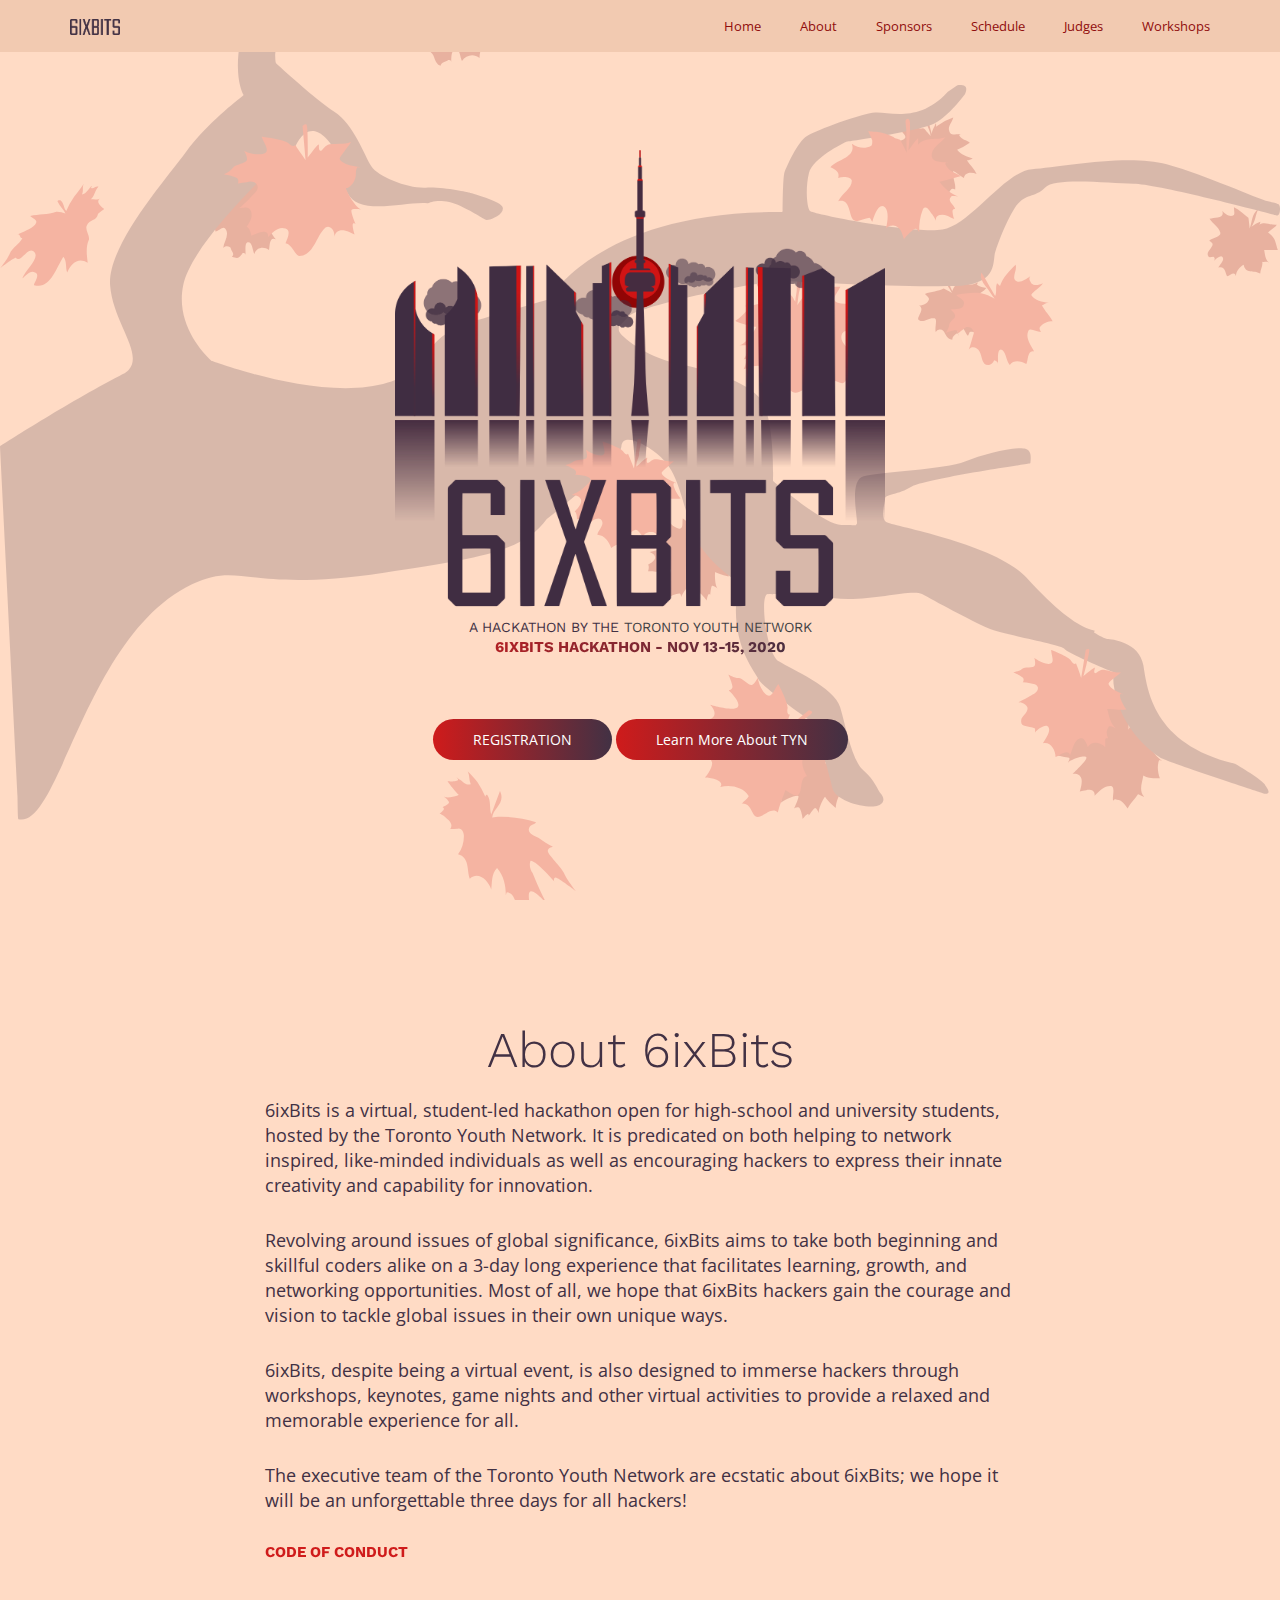
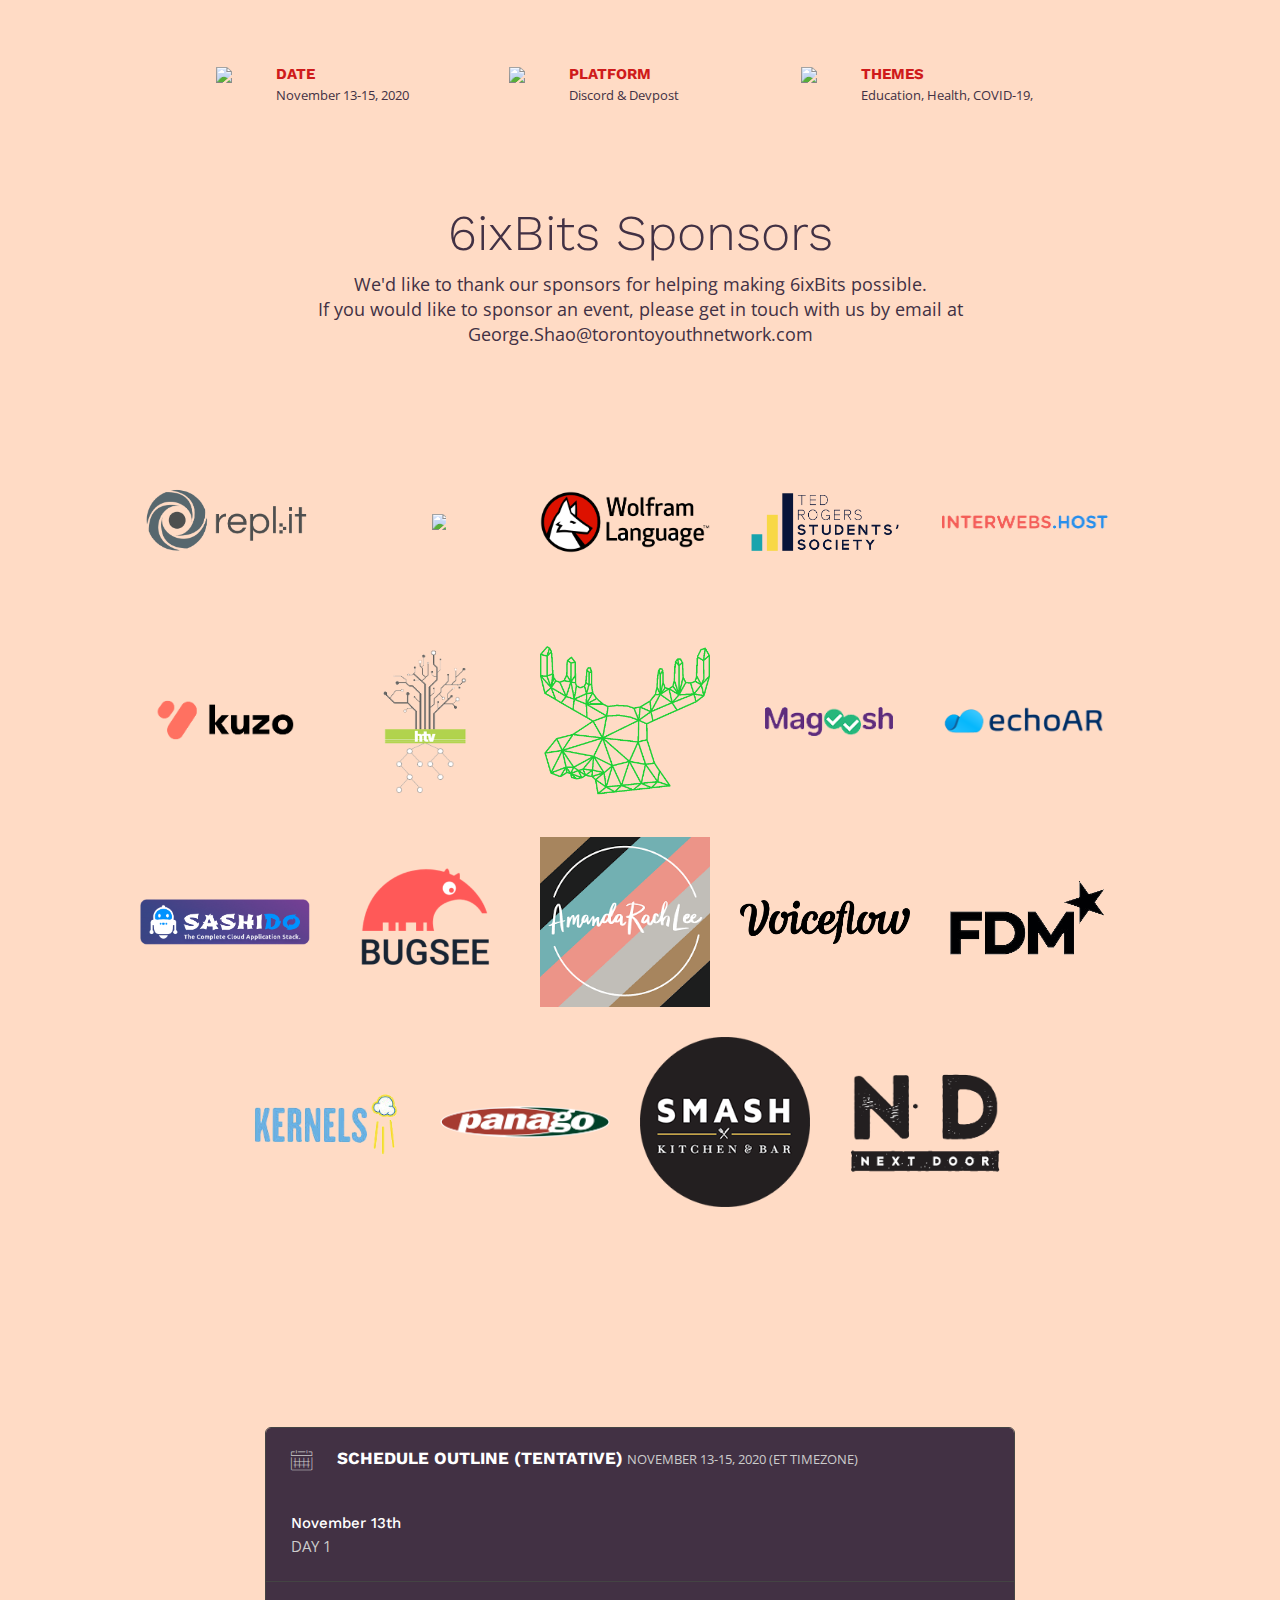
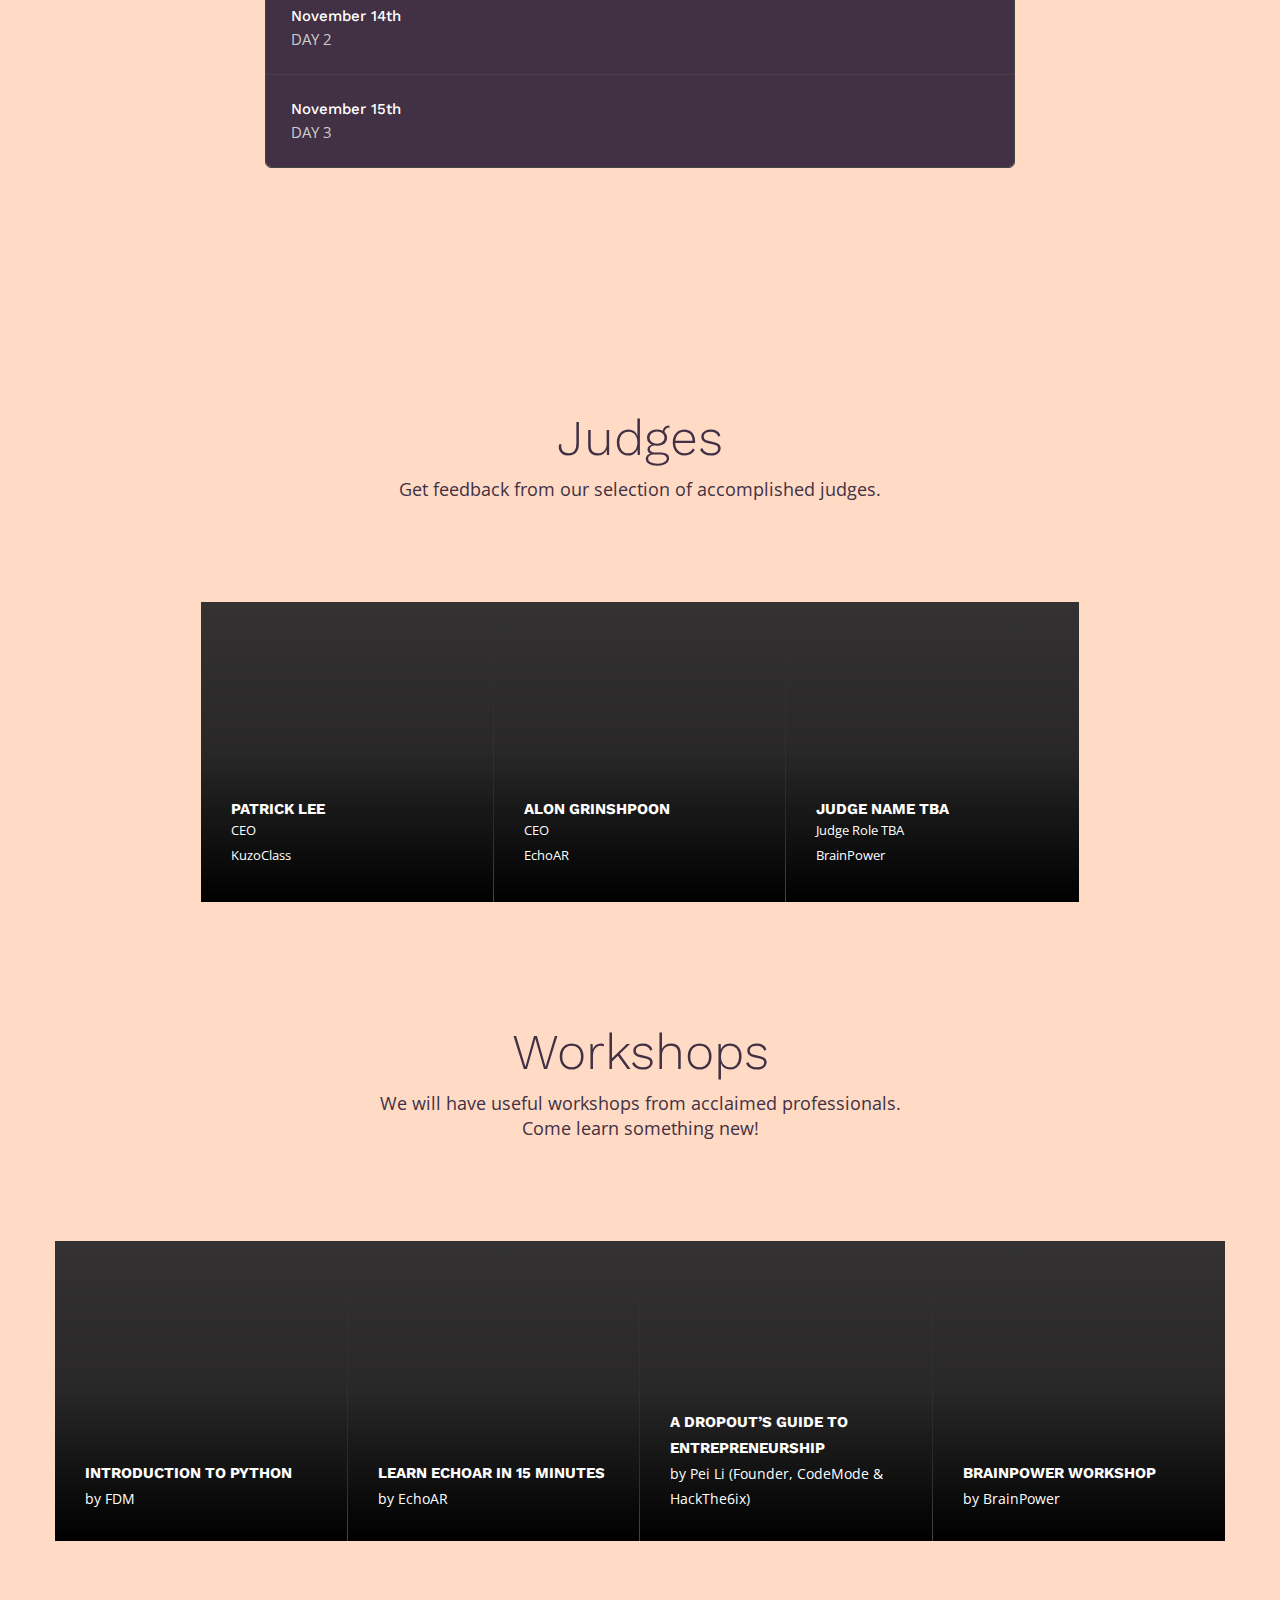
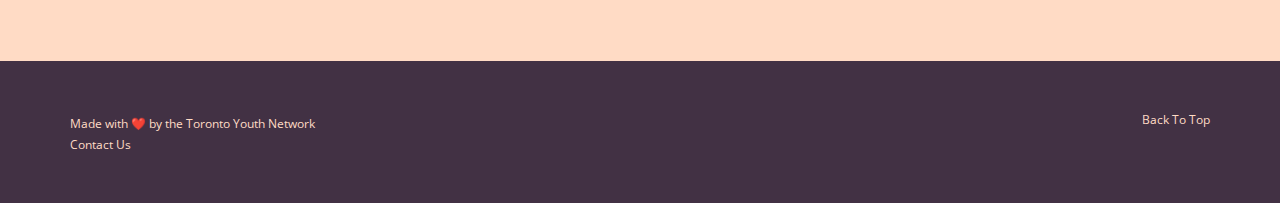
==== commit bfeeba9e: "Merge branch 'master' of https://github.com/torontoyouthnetwork/torontoyouthnetwork.github.io" ====
--- a/6ixbits.html
+++ b/6ixbits.html
@@ -485,6 +485,21 @@
 									</div>
 									<div class="block-info-2">
 										<p>
+											<strong>A Dropout’s Guide to Entrepreneurship</strong>
+											<p style="color: white">by Pei Li (Founder, CodeMode & HackThe6ix)</p>
+										</p>
+									</div>
+								</div>
+							</div>
+						</div>
+						<div class="col-sm-3 pd-0">
+							<div class="block-speaker">
+								<div class="block-img overlay soft">
+									<div class="background-img">
+										<img src="">
+									</div>
+									<div class="block-info-2">
+										<p>
 											<strong>BrainPower Workshop</strong>
 											<p style="color: white">by BrainPower</p>
 										</p>
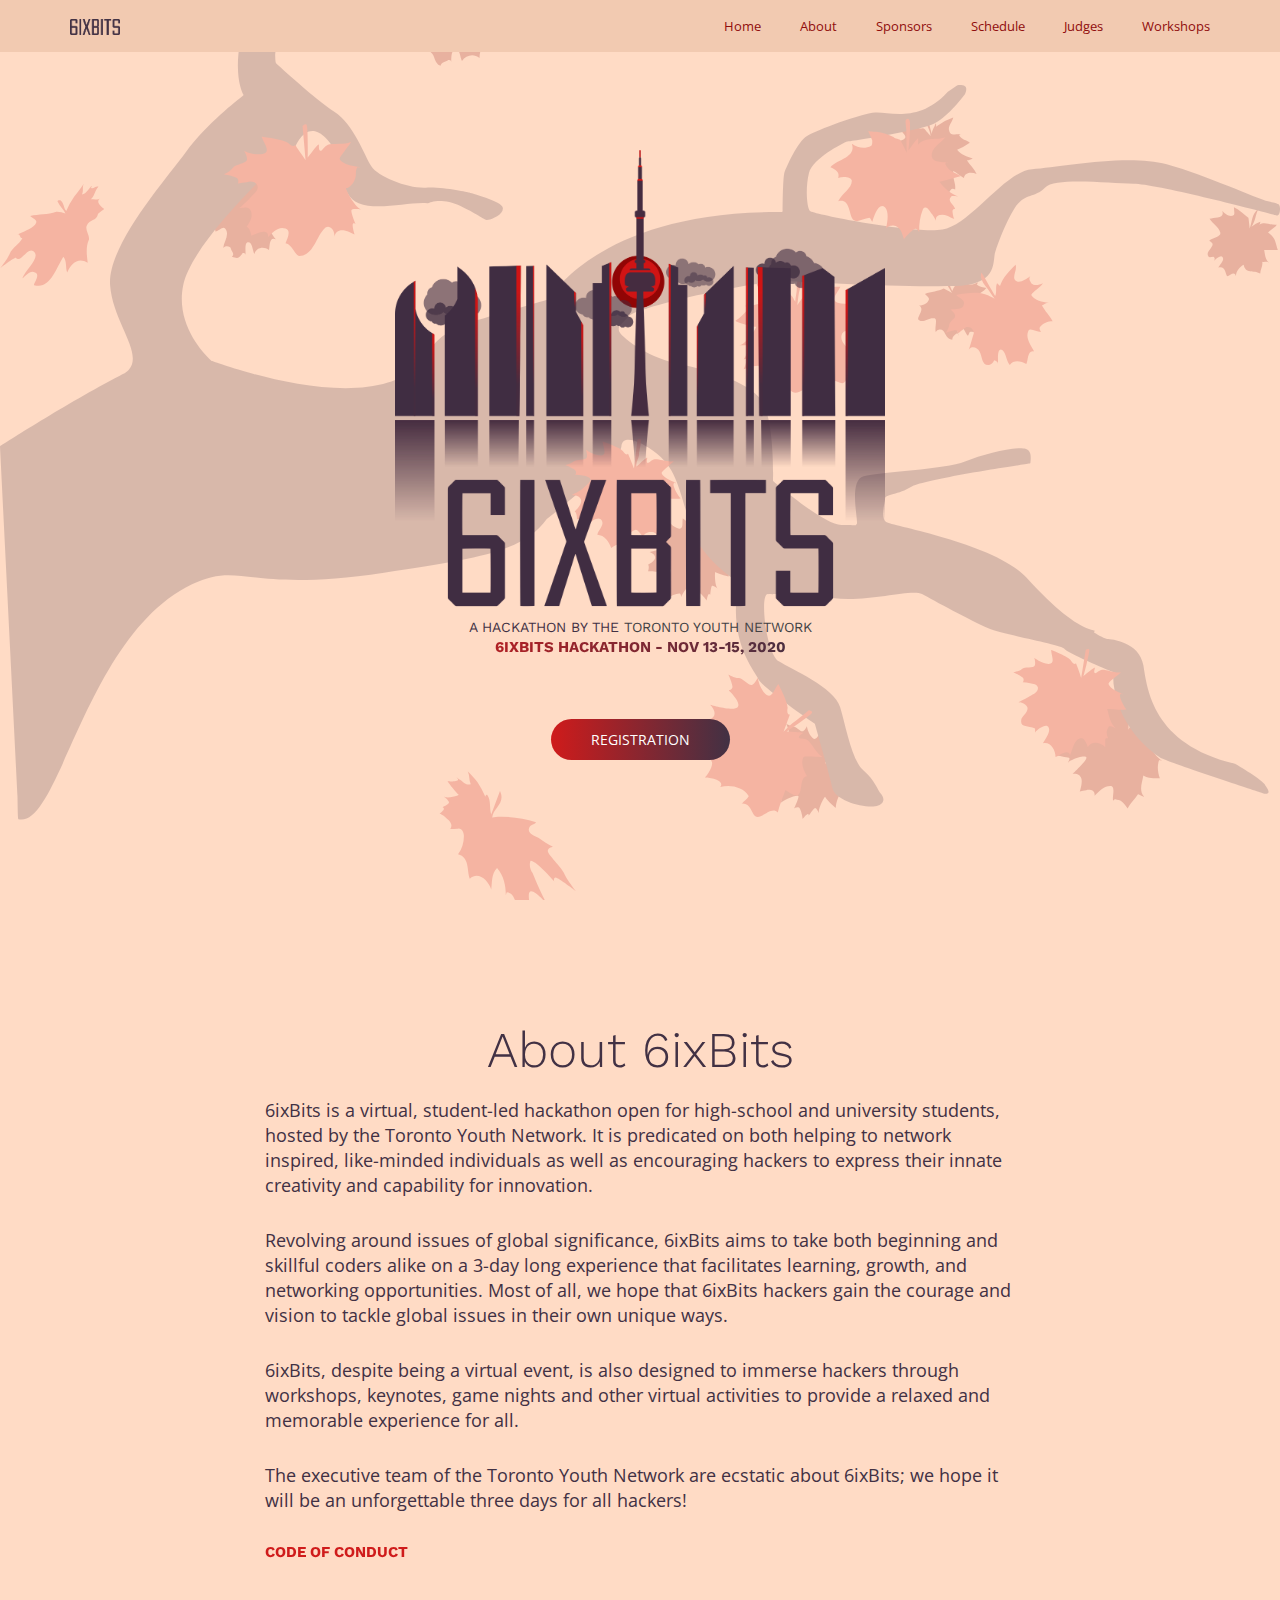
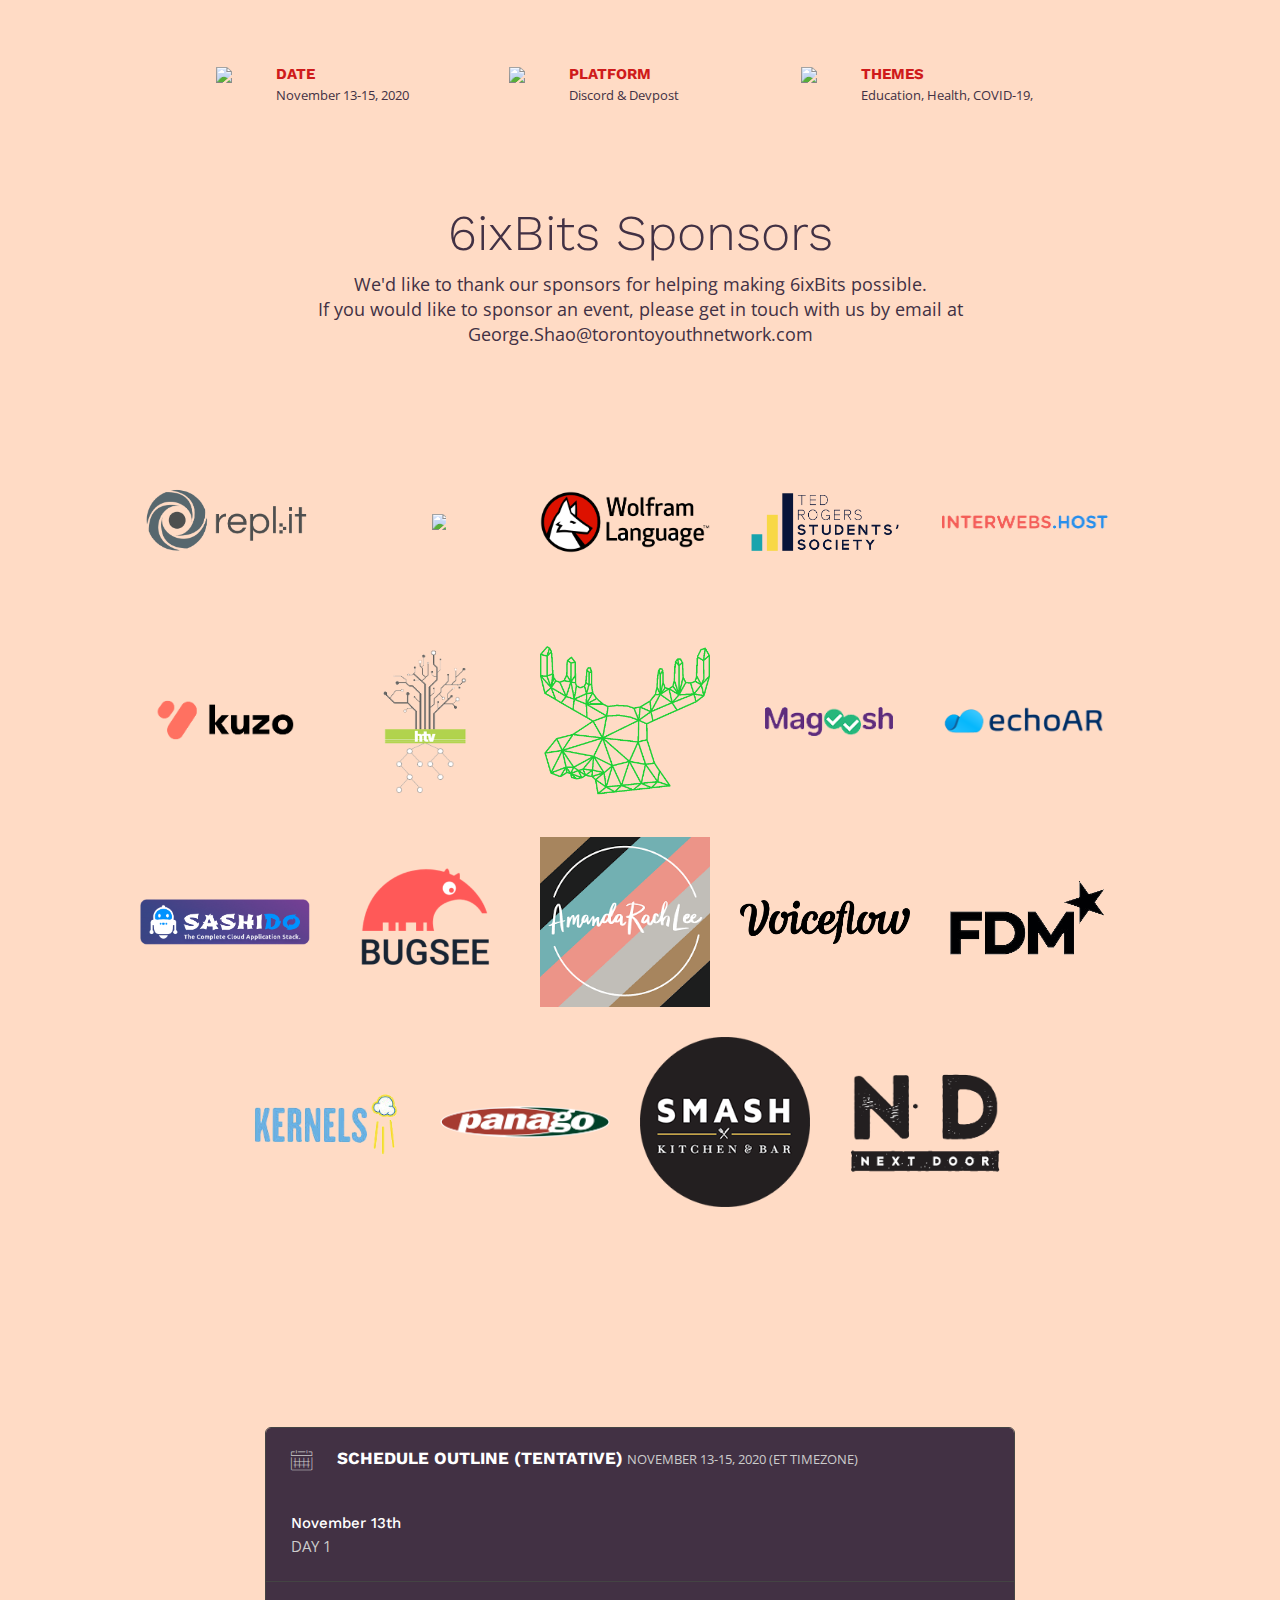
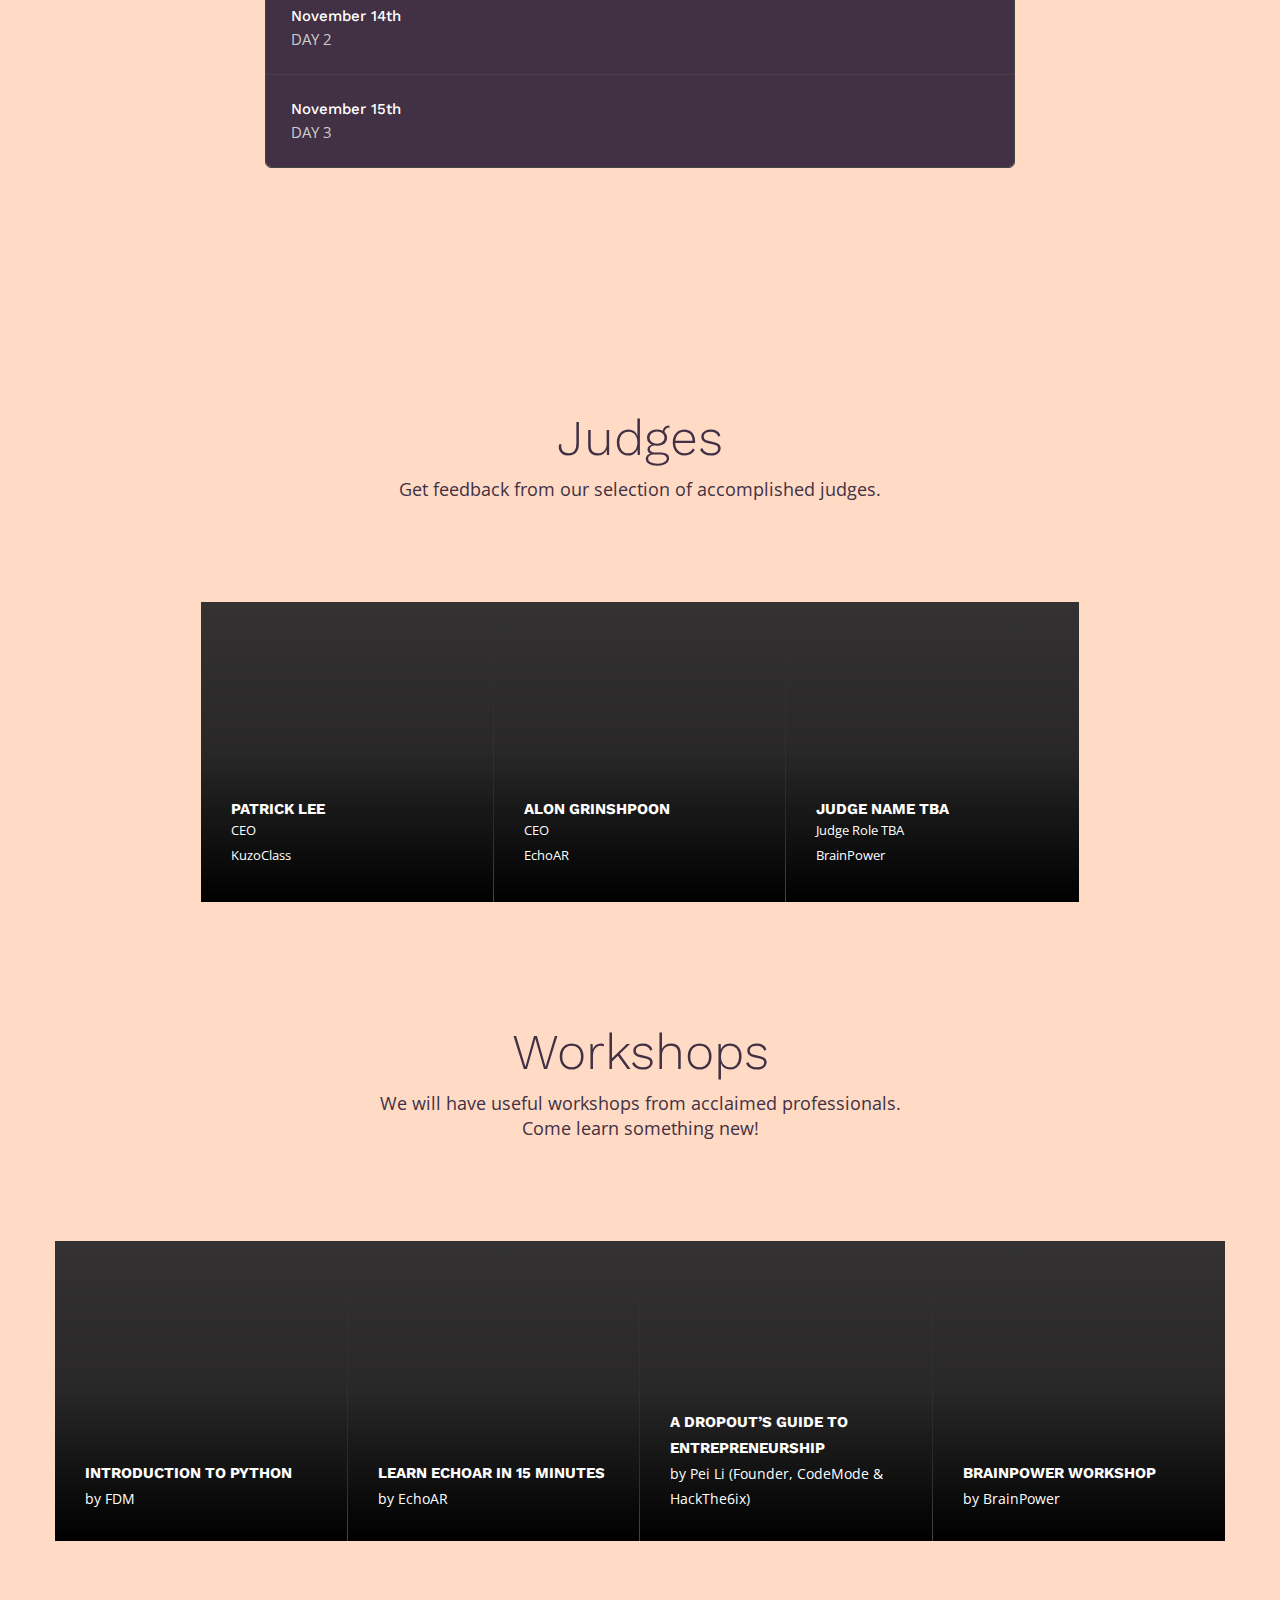
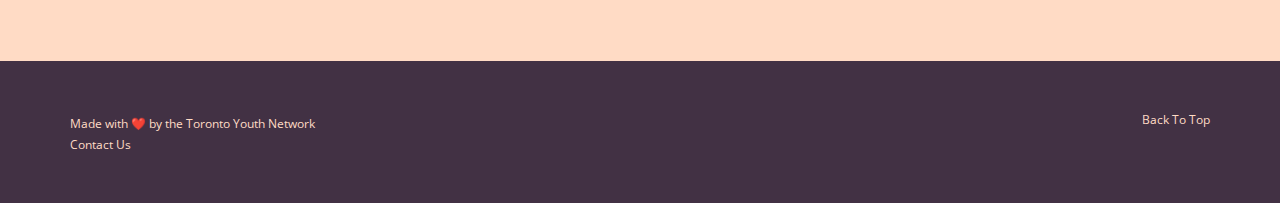
==== commit 05942c7e: "Attempted layout fix" ====
--- a/6ixbits.html
+++ b/6ixbits.html
@@ -147,7 +147,7 @@
 						<br/>
 						<div style="width: 40em; margin: auto;">
 							<a href="https://forms.gle/Hda4pVKXvoSNpuRJ8" class="but scroll" style="background: linear-gradient(to right, #cf1b1b, #423144);">REGISTRATION</a>
-							<a href="https://www.torontoyouthnetwork.com/" class="but scroll" style="background: linear-gradient(to right, #cf1b1b, #423144);">Learn More About TYN</a>
+							<!-- <a href="https://www.torontoyouthnetwork.com/" class="but scroll" style="background: linear-gradient(to right, #cf1b1b, #423144);">Learn More About TYN</a> -->
 						</div>
 					</div>
 				</div>
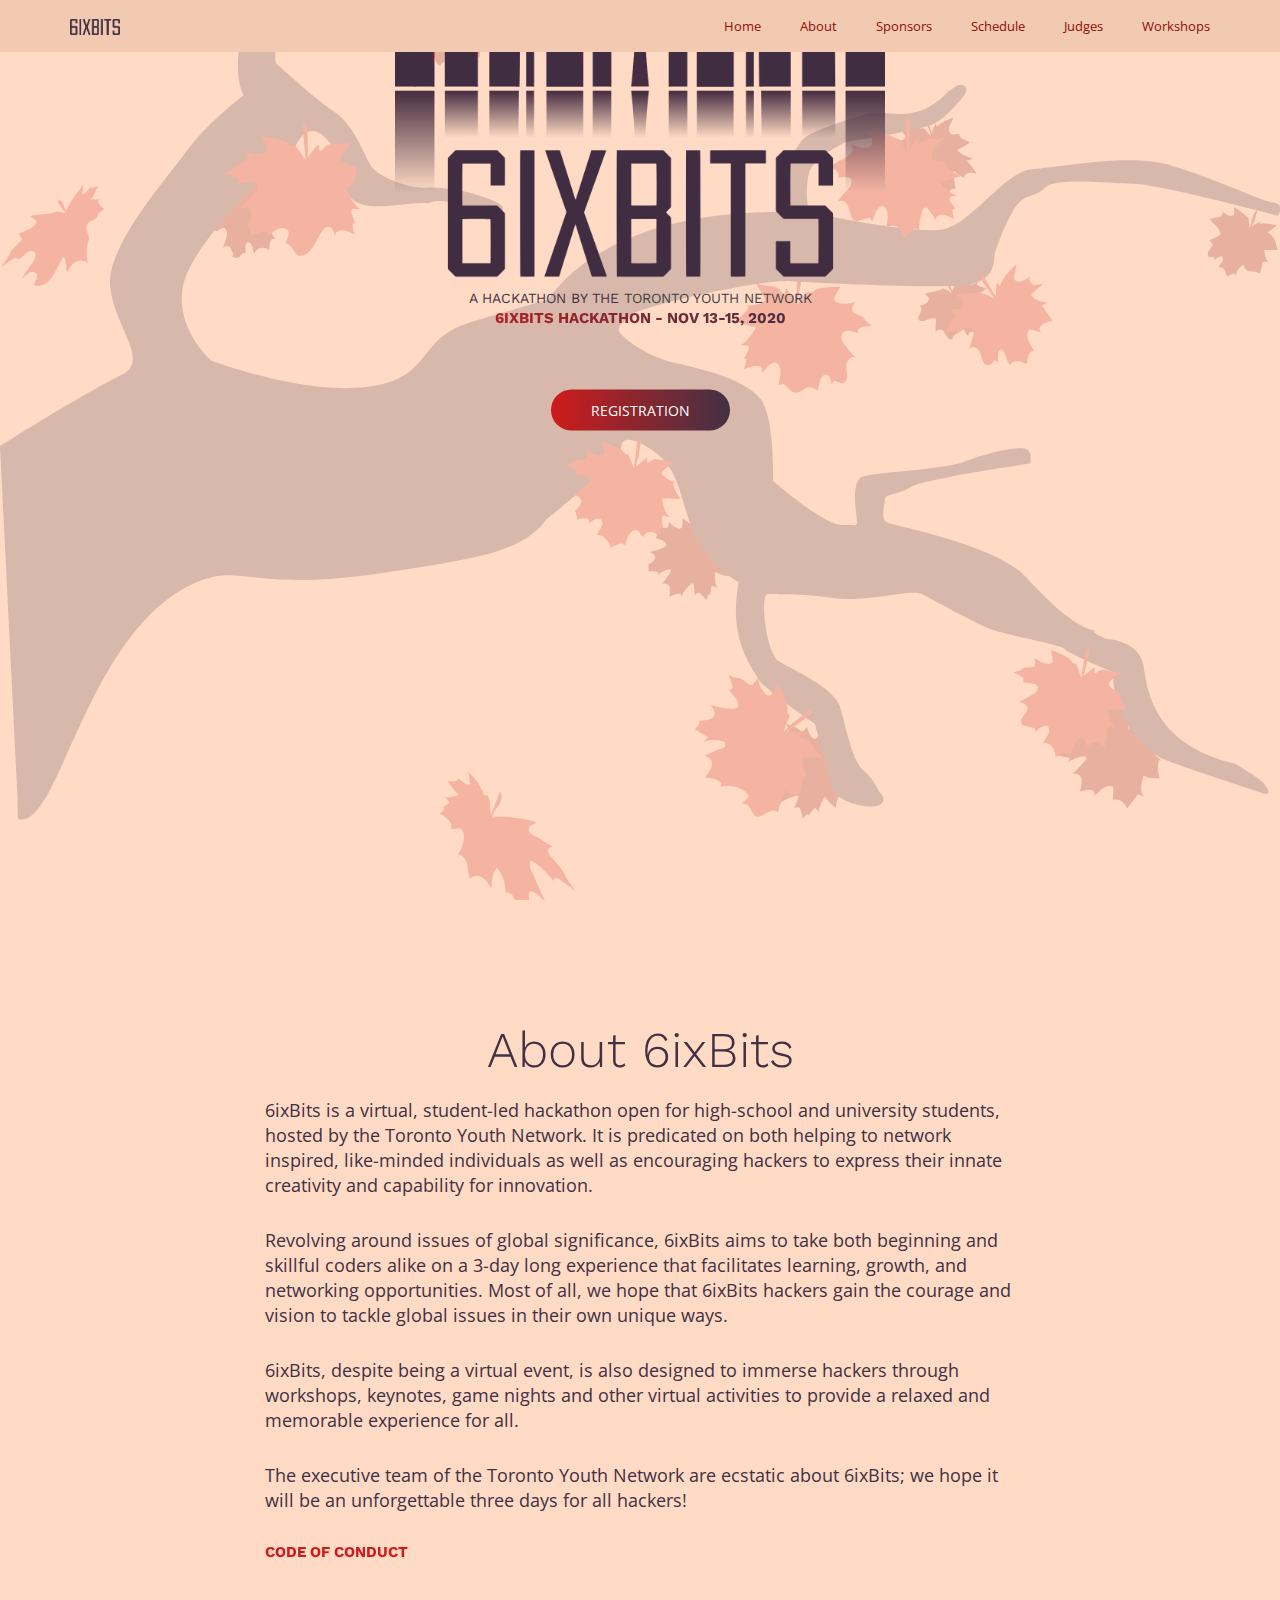
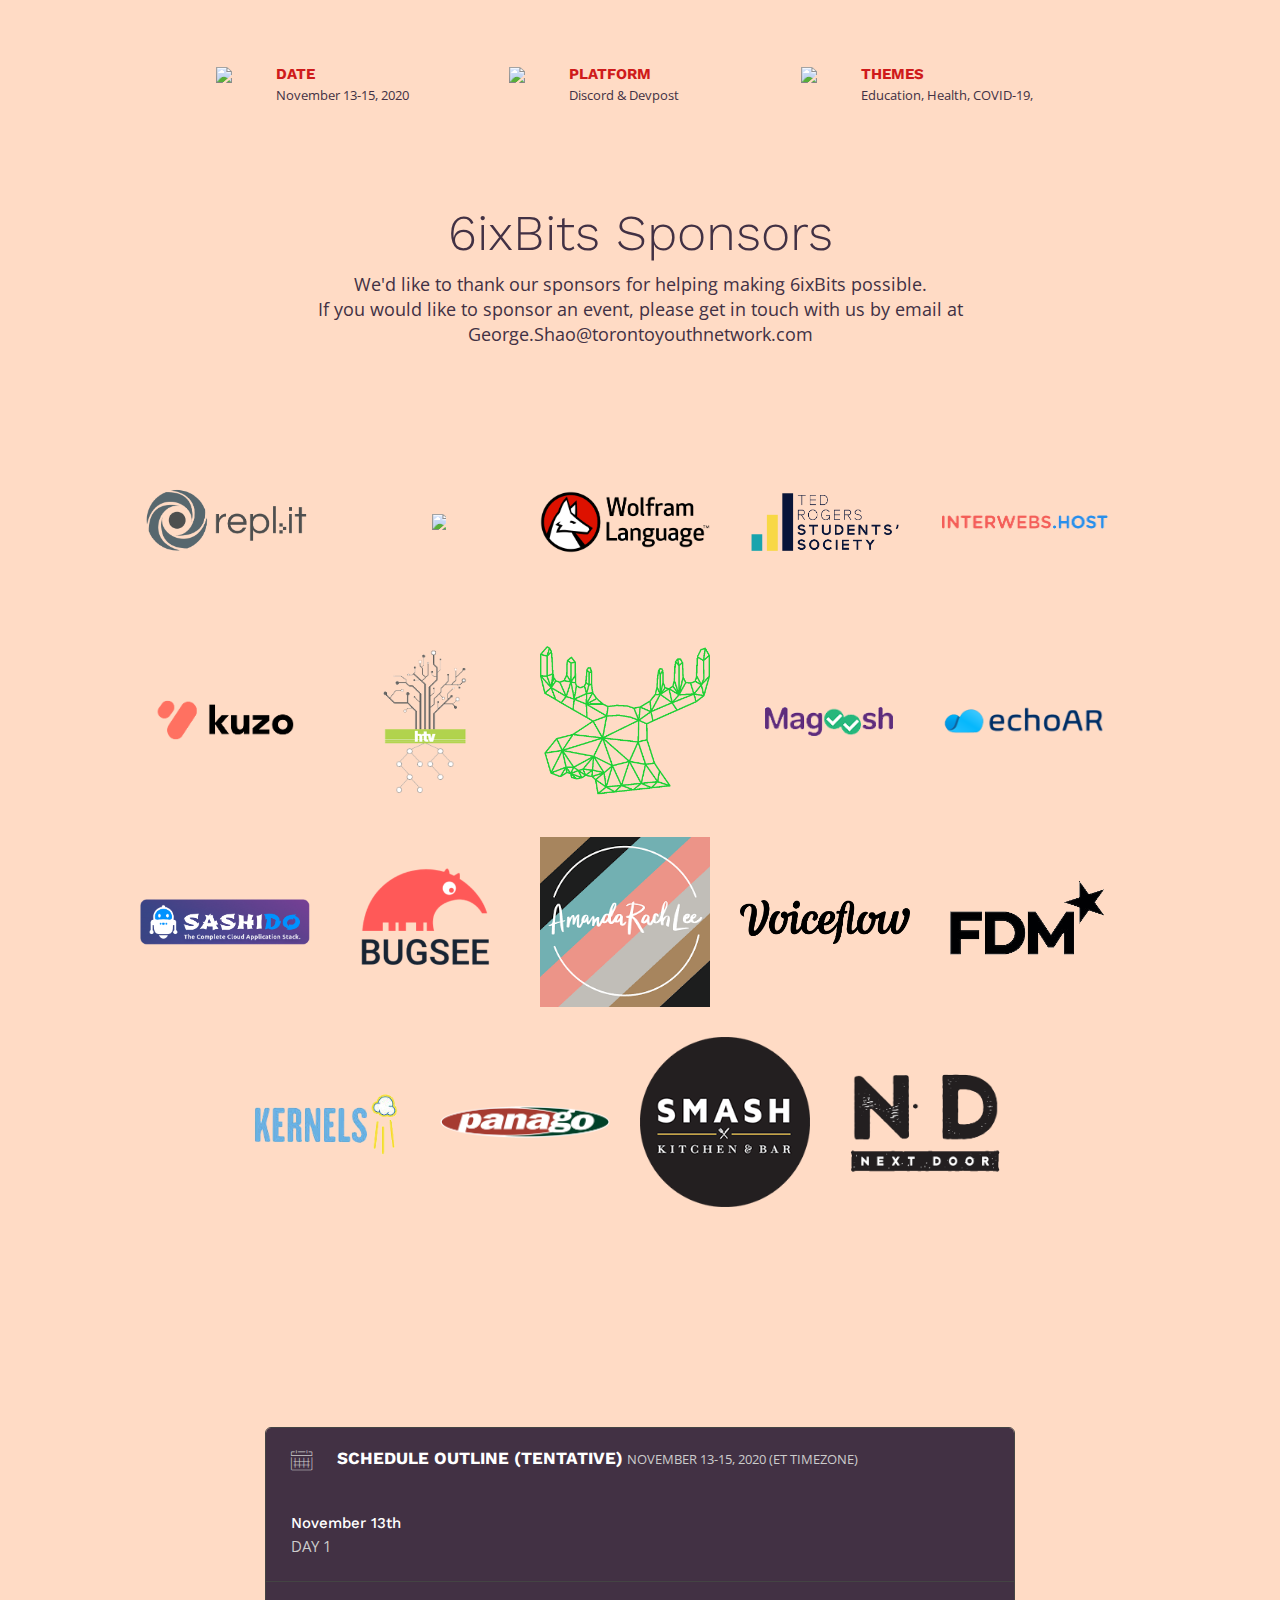
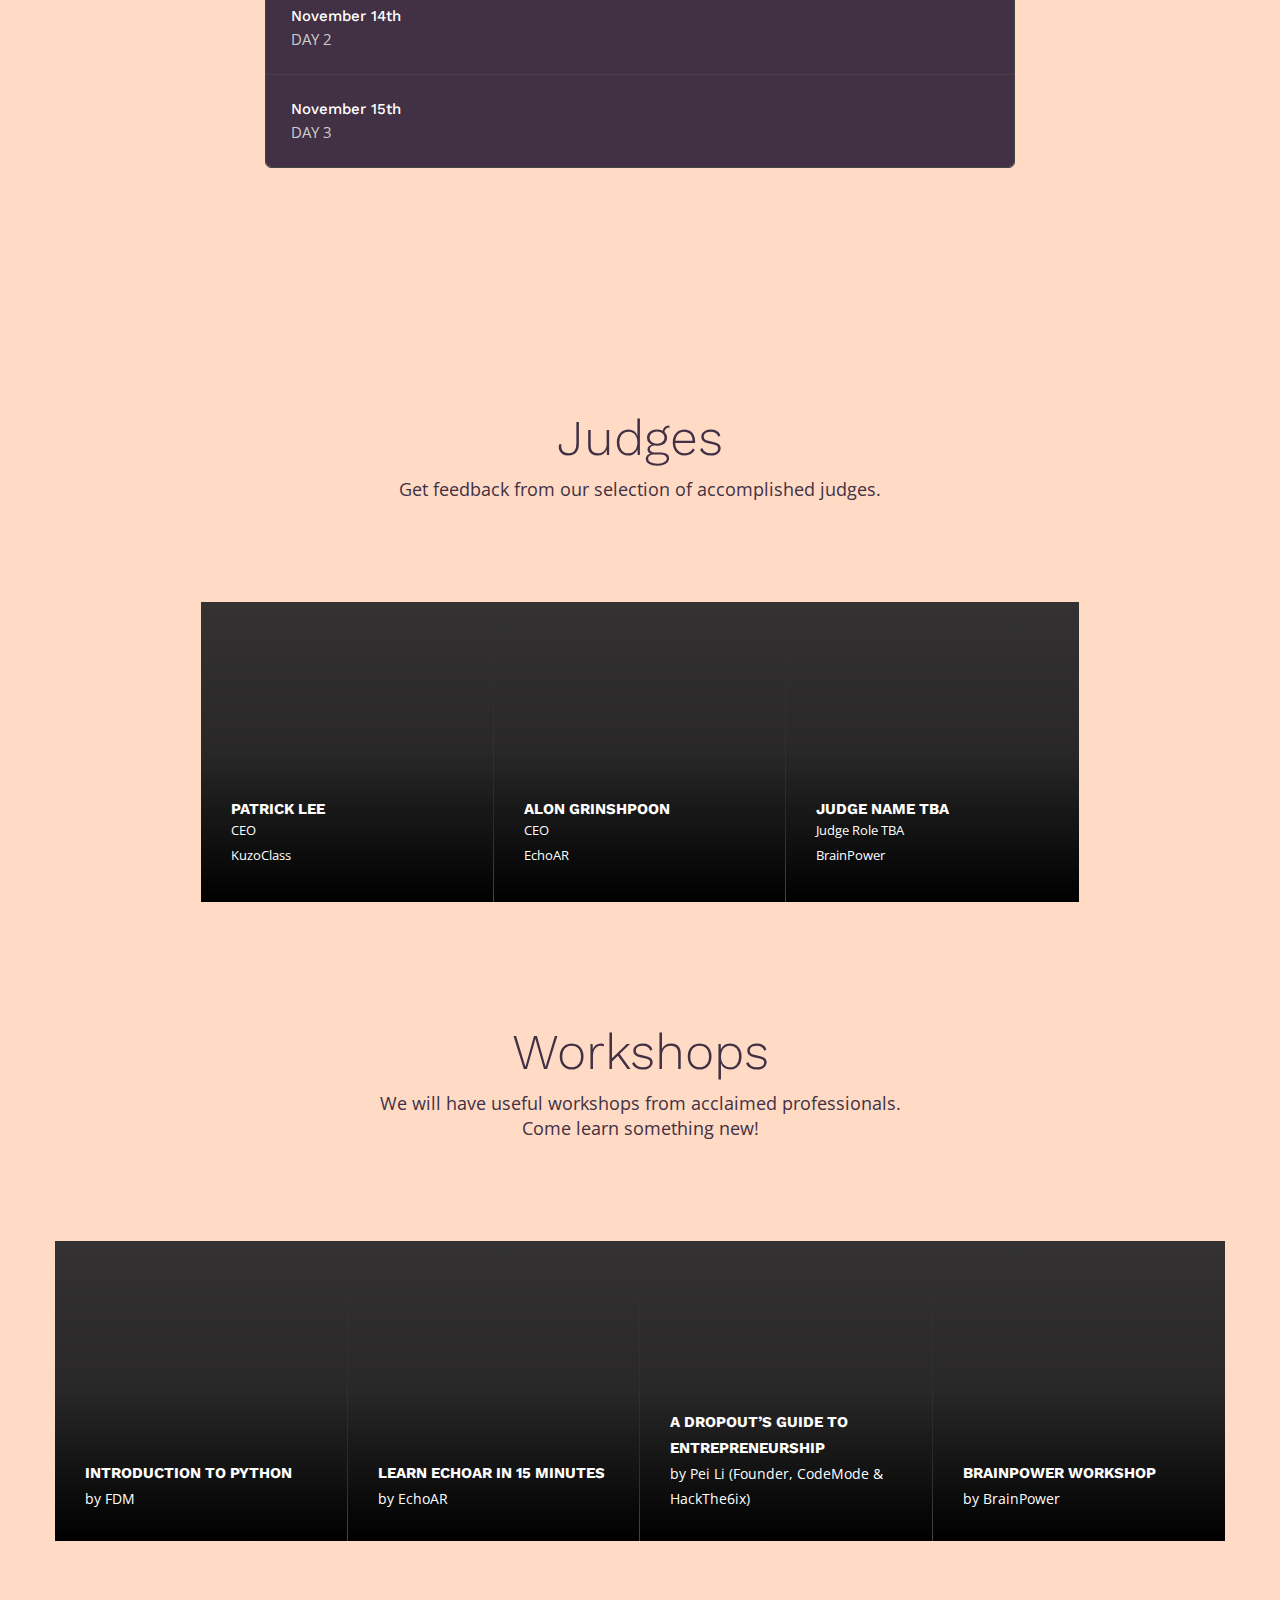
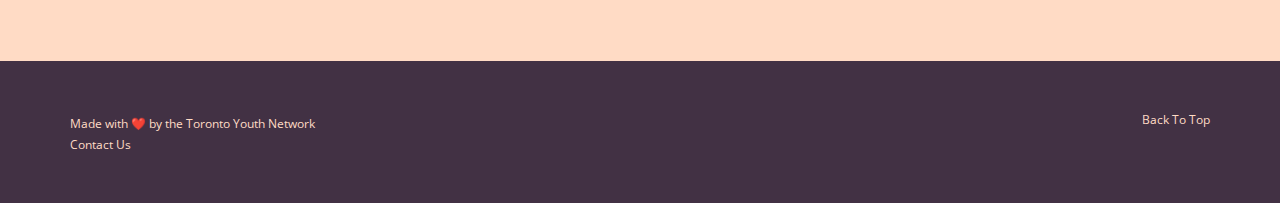
==== commit bf8f8a4b: "Attempted layout fix" ====
--- a/6ixbits.html
+++ b/6ixbits.html
@@ -145,7 +145,7 @@
 						<h4>a hackathon by the <a href="/" class="black-text">Toronto Youth Network</a></h4>
 						<p class="custom-gradient"><strong>6ixBits Hackathon - Nov 13-15, 2020</strong></p>
 						<br/>
-						<div style="width: 40em; margin: auto;">
+						<div style="width: 40em; margin: auto; height: 50em">
 							<a href="https://forms.gle/Hda4pVKXvoSNpuRJ8" class="but scroll" style="background: linear-gradient(to right, #cf1b1b, #423144);">REGISTRATION</a>
 							<!-- <a href="https://www.torontoyouthnetwork.com/" class="but scroll" style="background: linear-gradient(to right, #cf1b1b, #423144);">Learn More About TYN</a> -->
 						</div>
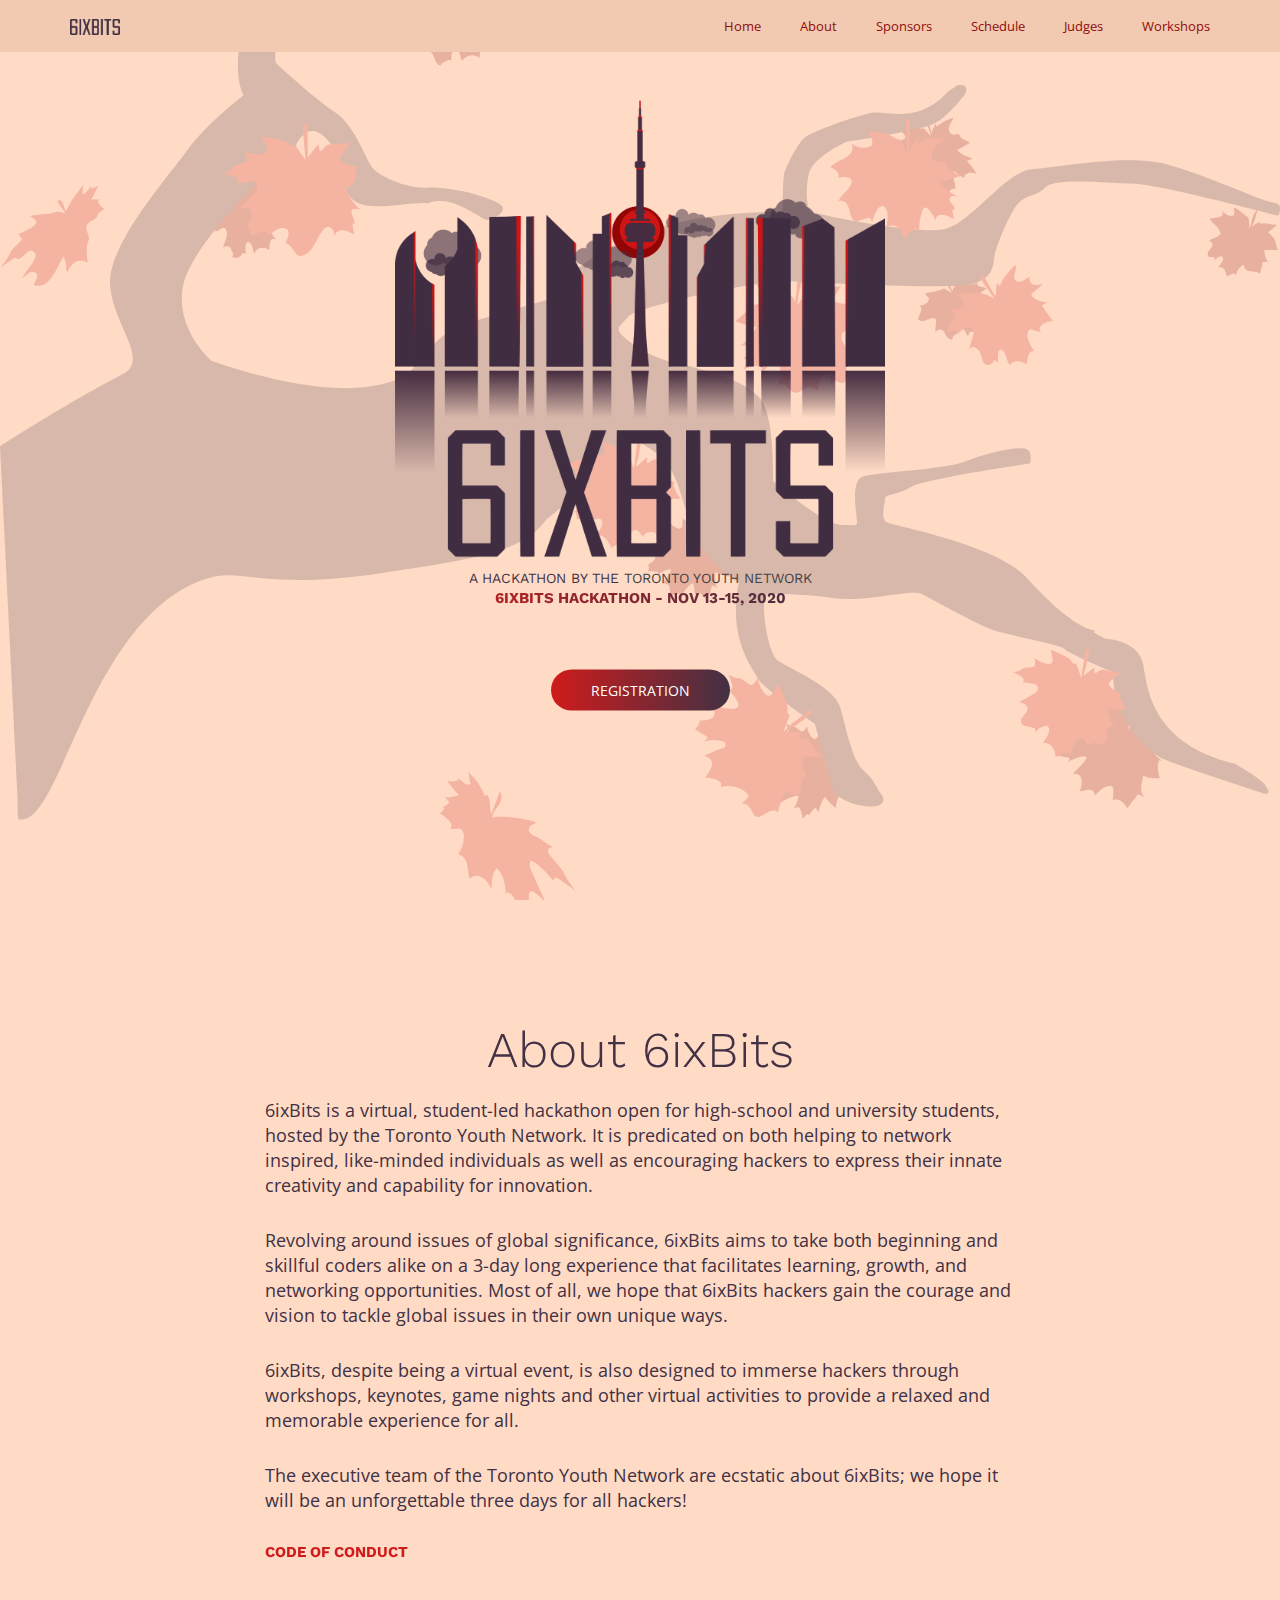
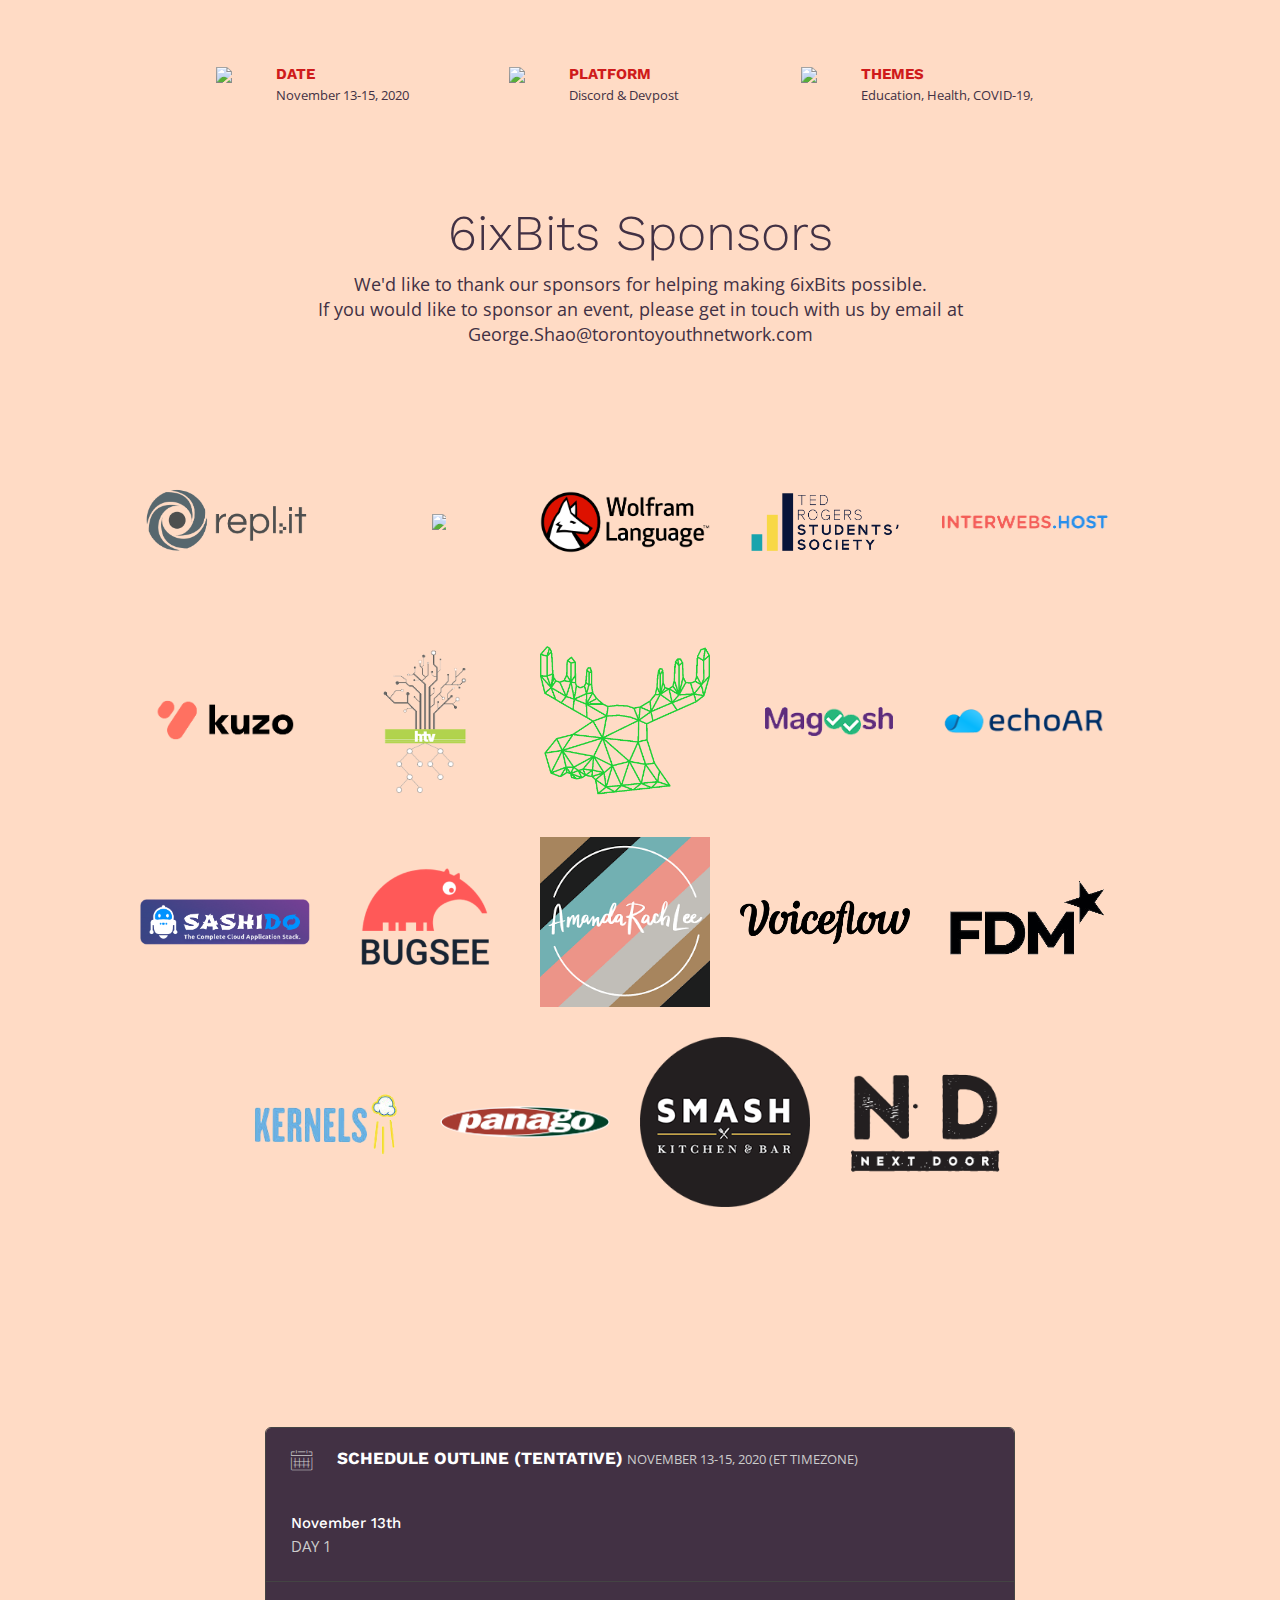
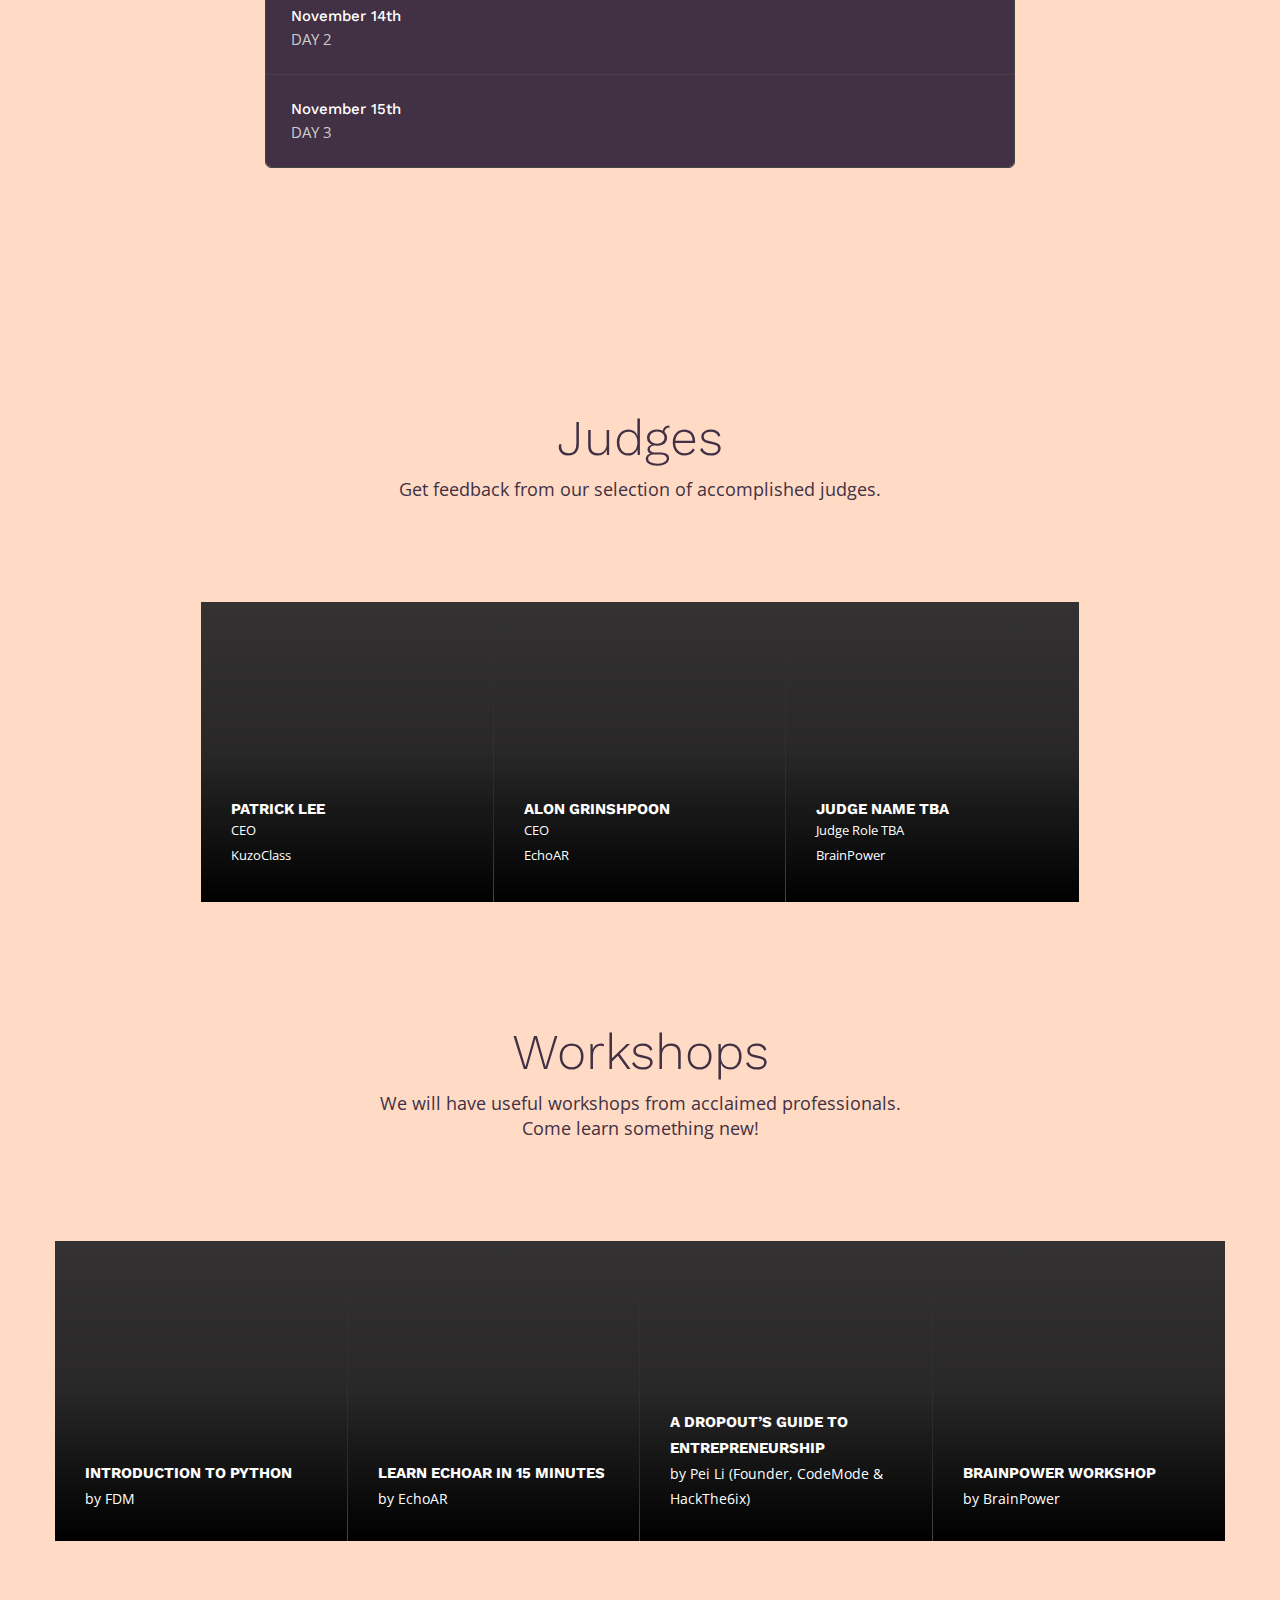
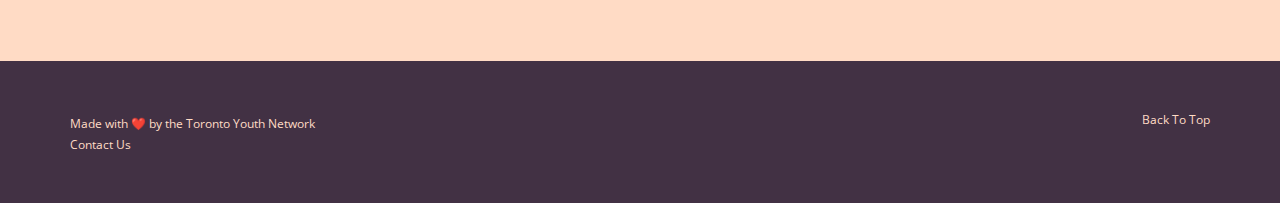
==== commit c515a5db: "Attempted layout fix" ====
--- a/6ixbits.html
+++ b/6ixbits.html
@@ -145,7 +145,7 @@
 						<h4>a hackathon by the <a href="/" class="black-text">Toronto Youth Network</a></h4>
 						<p class="custom-gradient"><strong>6ixBits Hackathon - Nov 13-15, 2020</strong></p>
 						<br/>
-						<div style="width: 40em; margin: auto; height: 50em">
+						<div style="width: 40em; margin: auto; height: 10em">
 							<a href="https://forms.gle/Hda4pVKXvoSNpuRJ8" class="but scroll" style="background: linear-gradient(to right, #cf1b1b, #423144);">REGISTRATION</a>
 							<!-- <a href="https://www.torontoyouthnetwork.com/" class="but scroll" style="background: linear-gradient(to right, #cf1b1b, #423144);">Learn More About TYN</a> -->
 						</div>
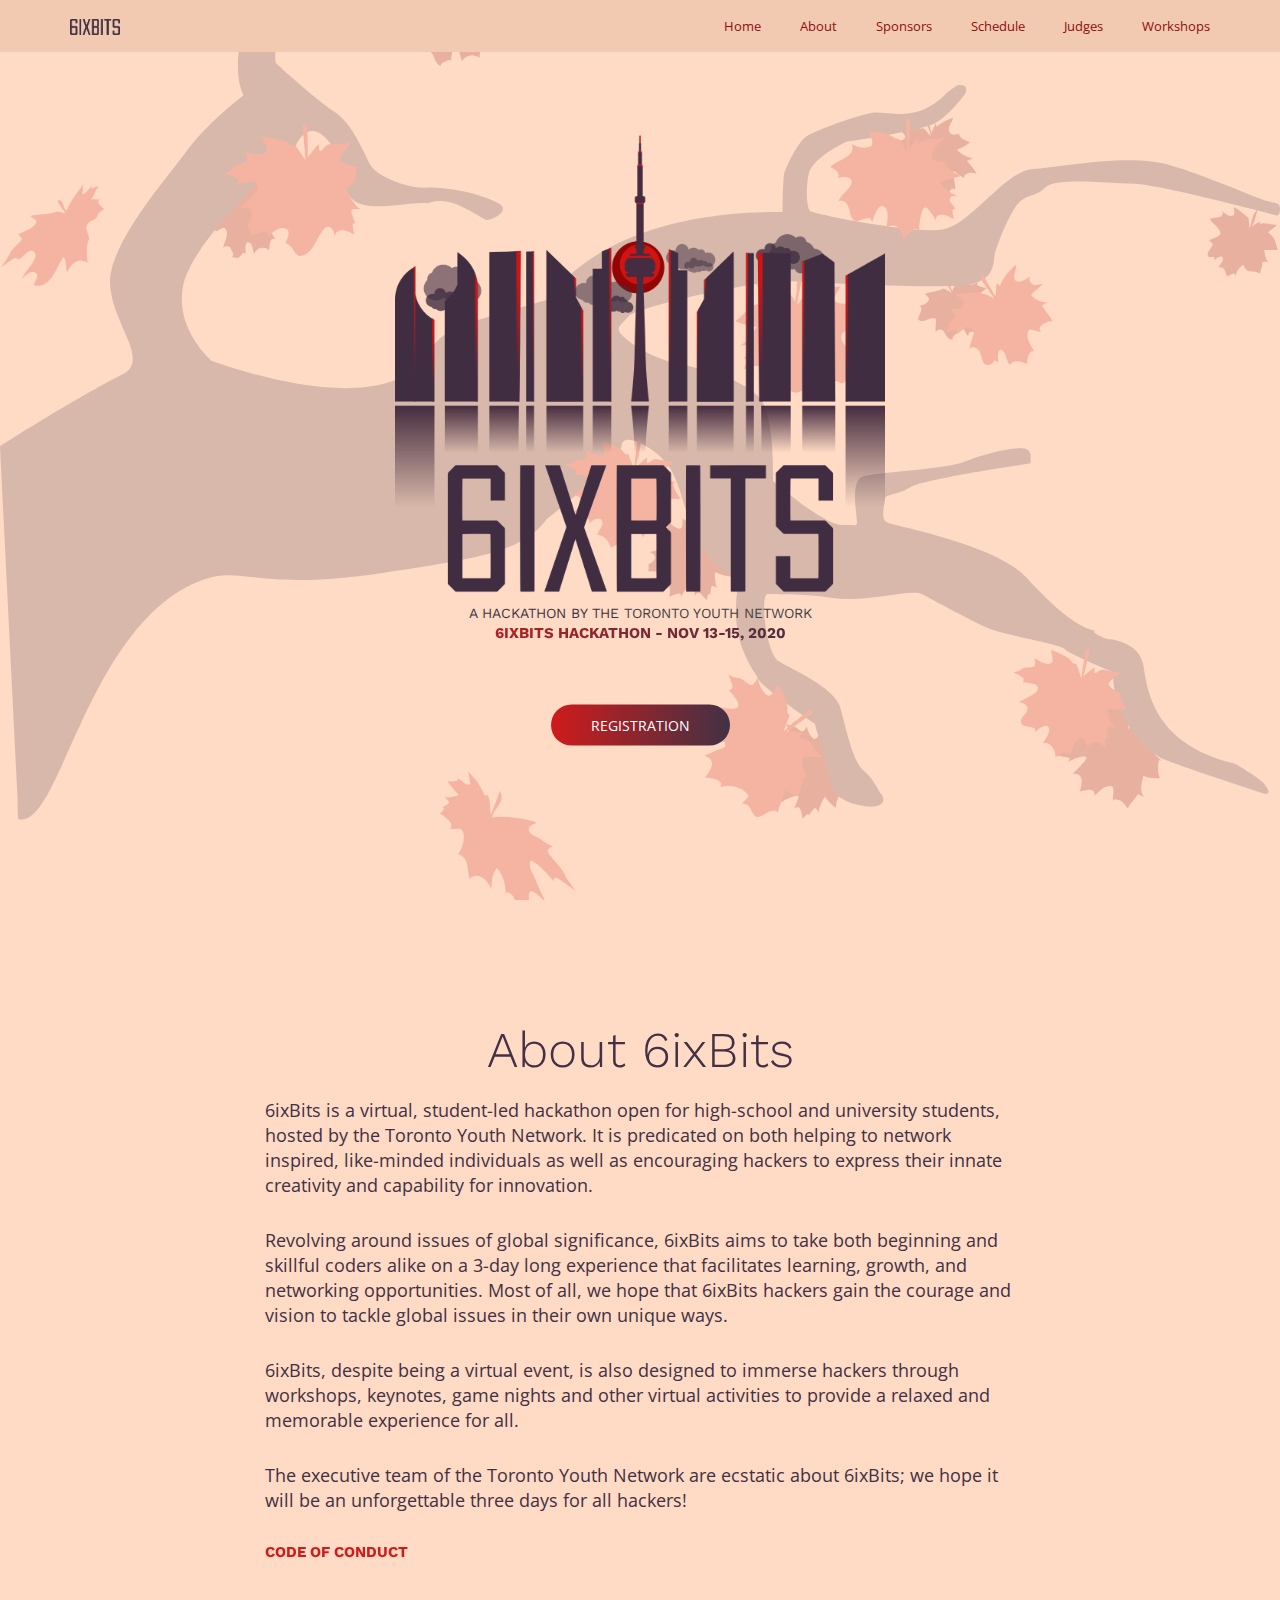
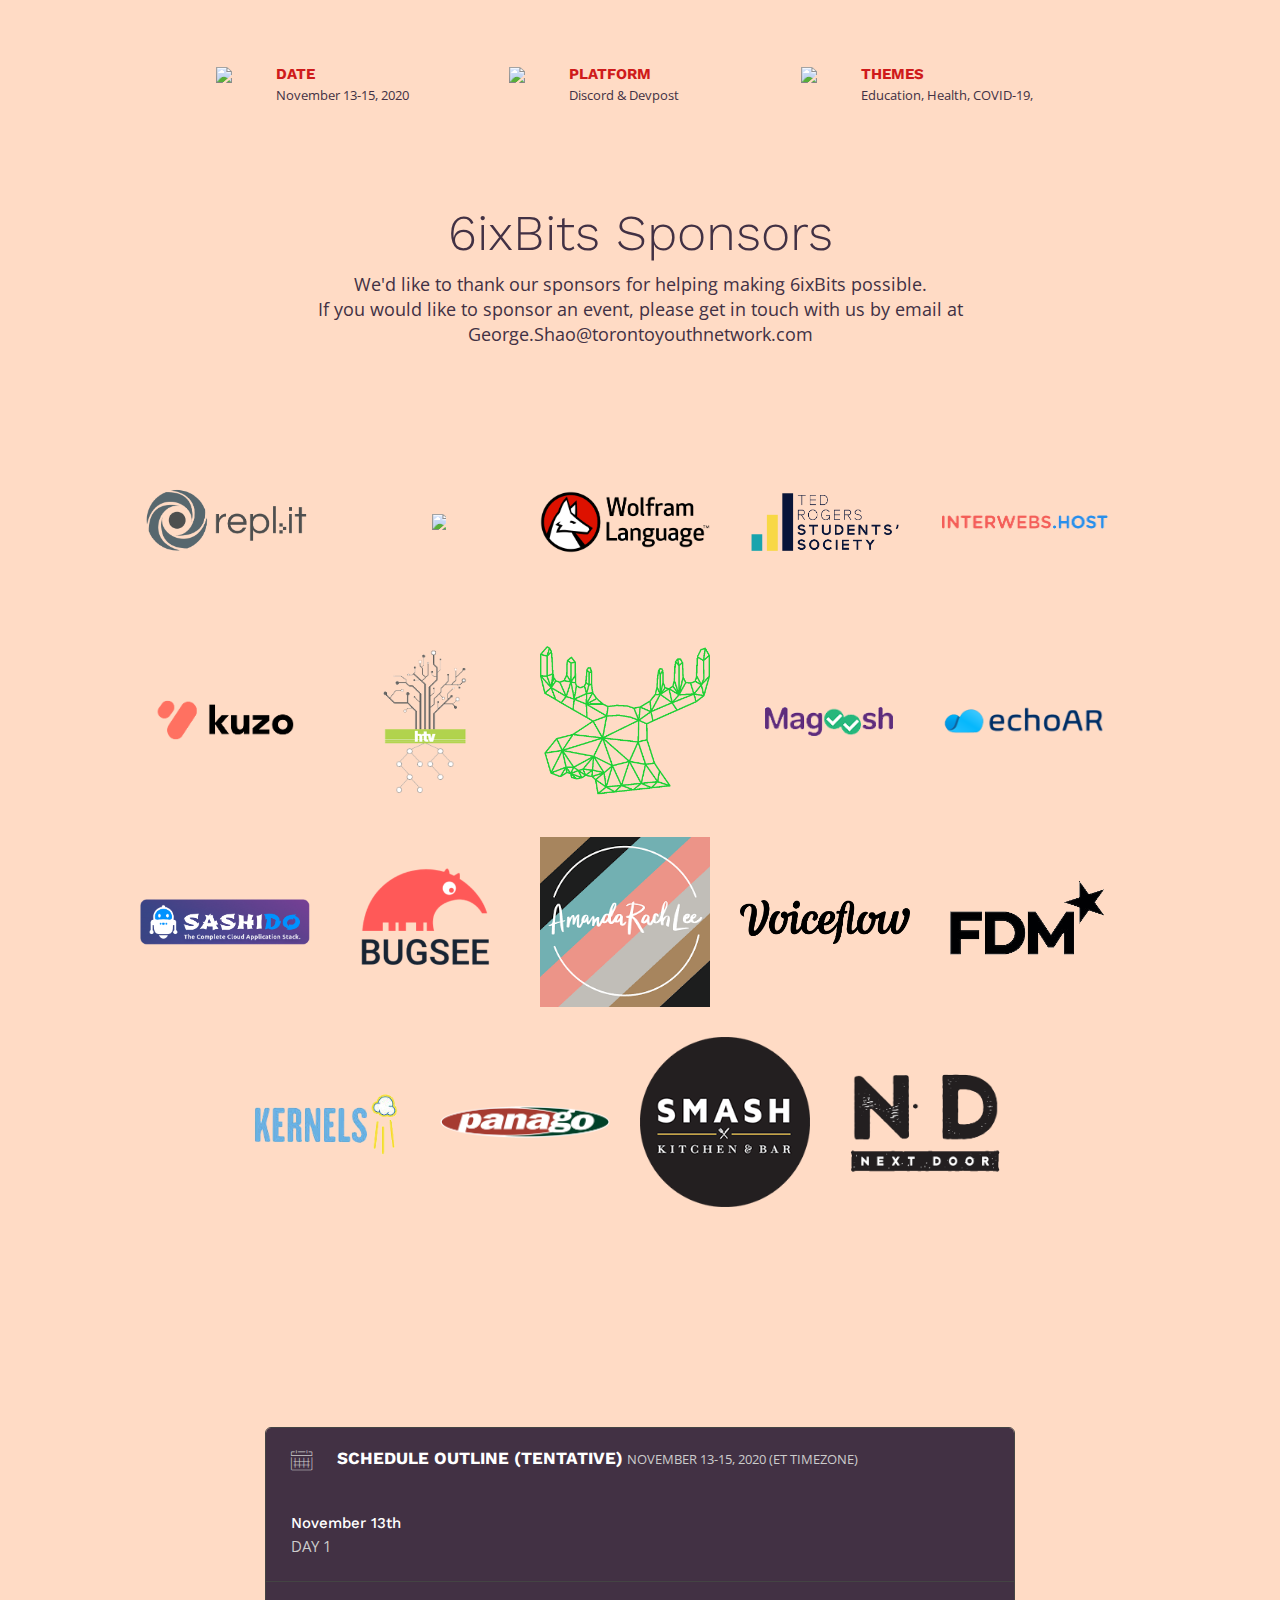
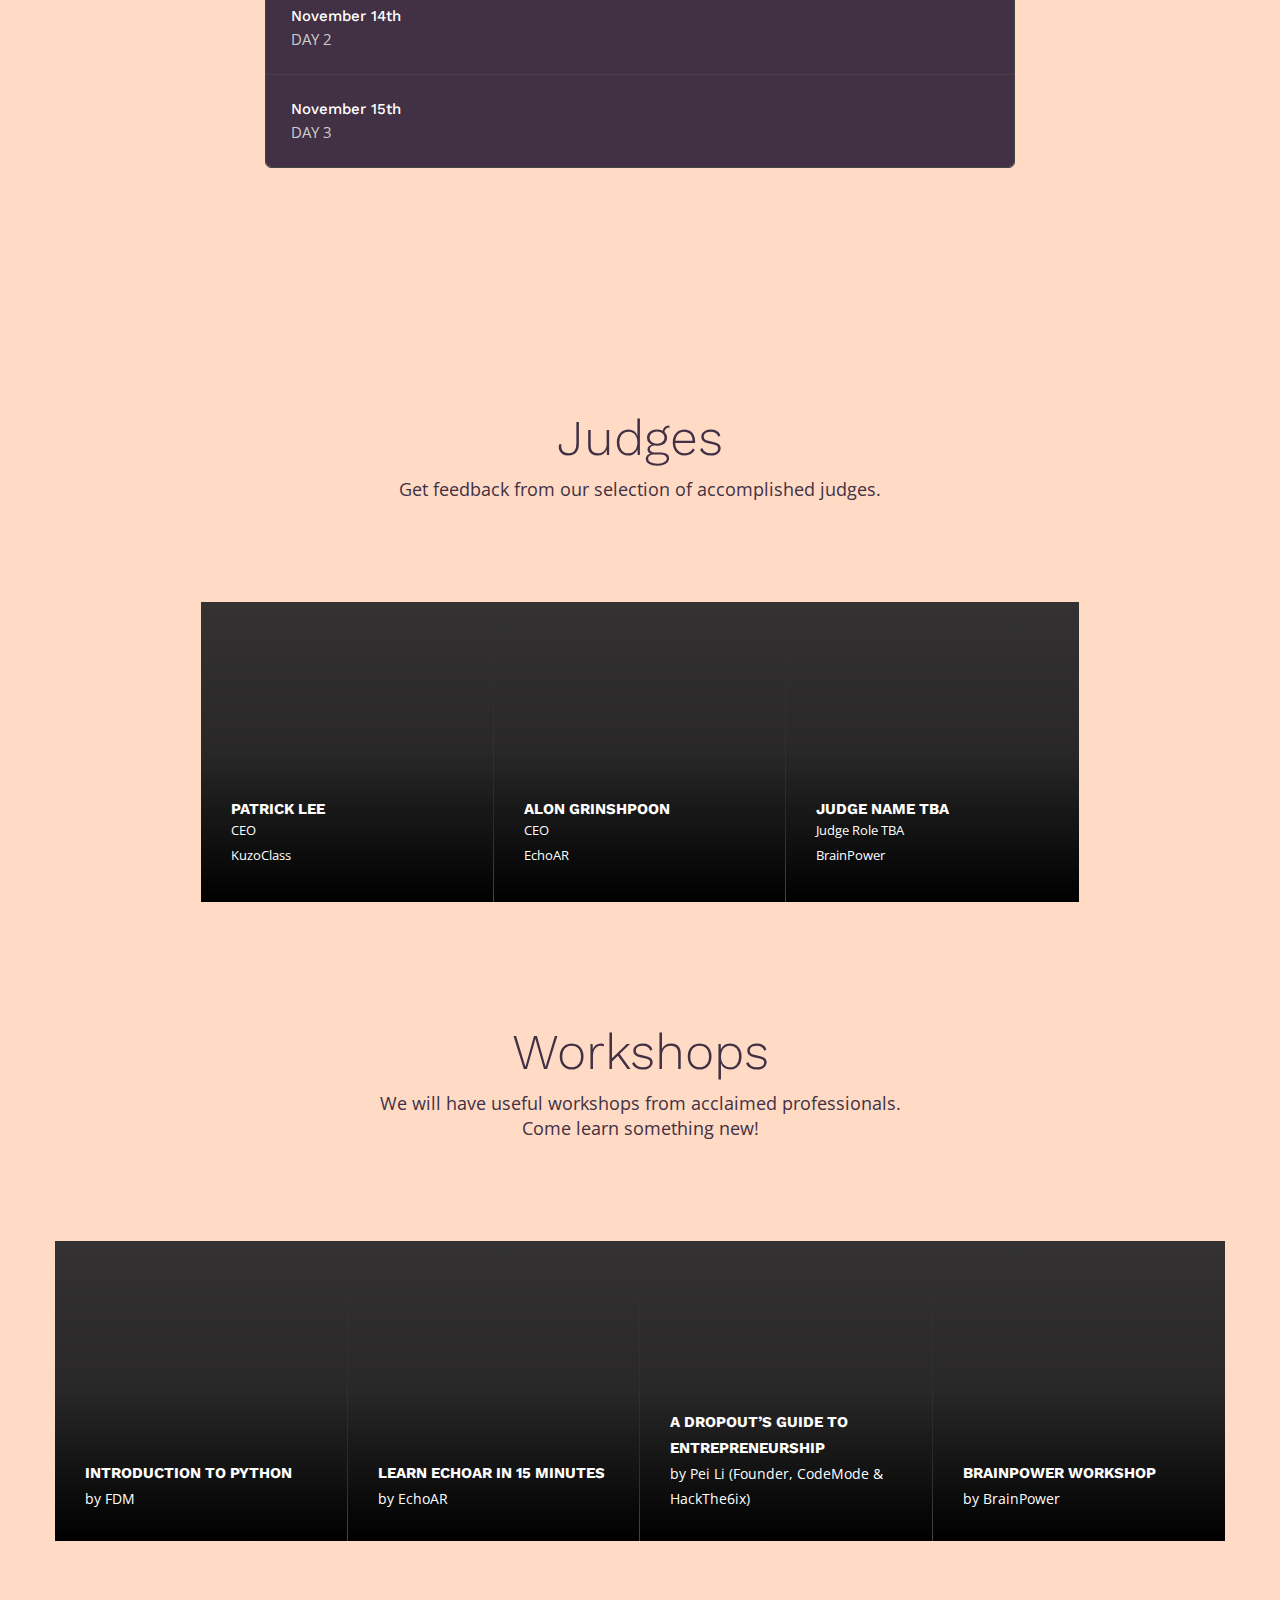
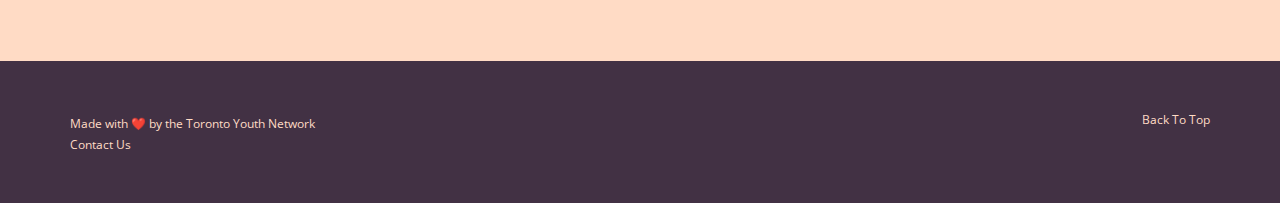
==== commit 23d34d7b: "Attempted layout fix" ====
--- a/6ixbits.html
+++ b/6ixbits.html
@@ -145,7 +145,7 @@
 						<h4>a hackathon by the <a href="/" class="black-text">Toronto Youth Network</a></h4>
 						<p class="custom-gradient"><strong>6ixBits Hackathon - Nov 13-15, 2020</strong></p>
 						<br/>
-						<div style="width: 40em; margin: auto; height: 10em">
+						<div style="width: 40em; margin: auto; height: 5em">
 							<a href="https://forms.gle/Hda4pVKXvoSNpuRJ8" class="but scroll" style="background: linear-gradient(to right, #cf1b1b, #423144);">REGISTRATION</a>
 							<!-- <a href="https://www.torontoyouthnetwork.com/" class="but scroll" style="background: linear-gradient(to right, #cf1b1b, #423144);">Learn More About TYN</a> -->
 						</div>
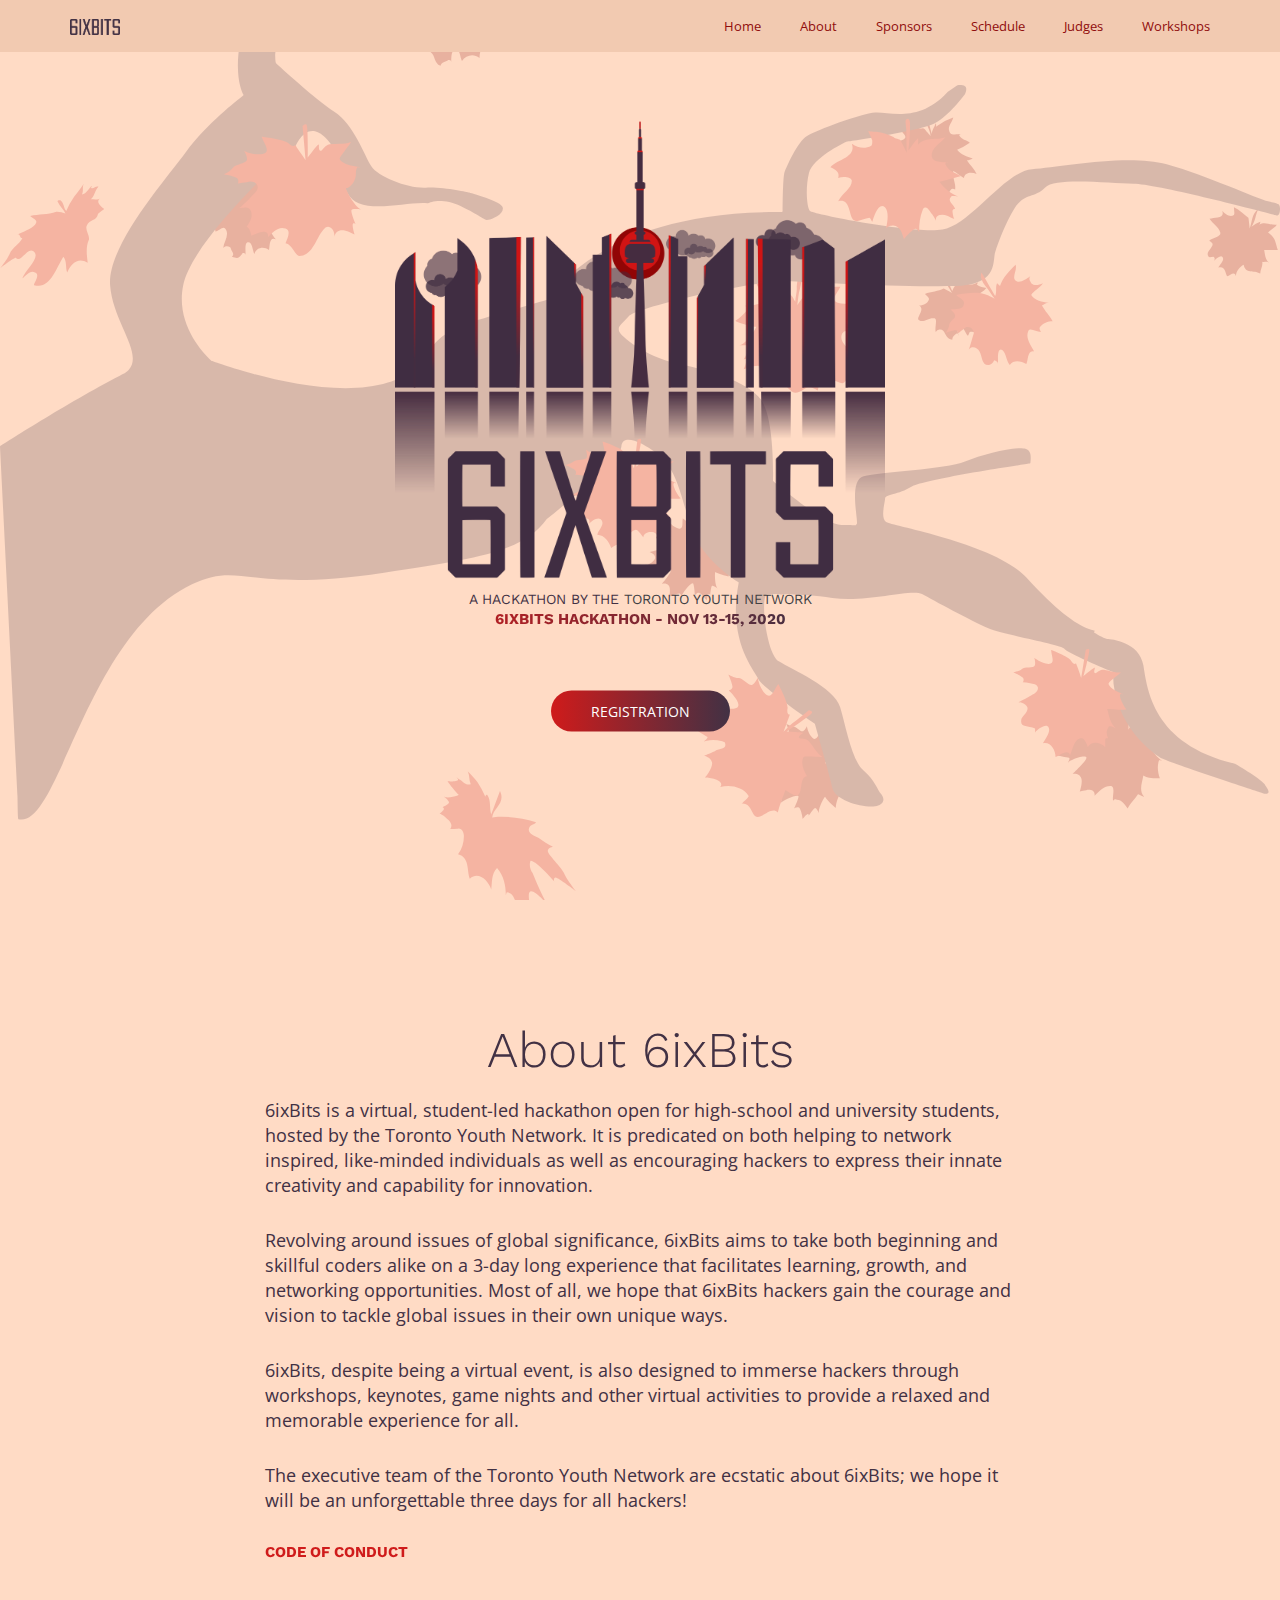
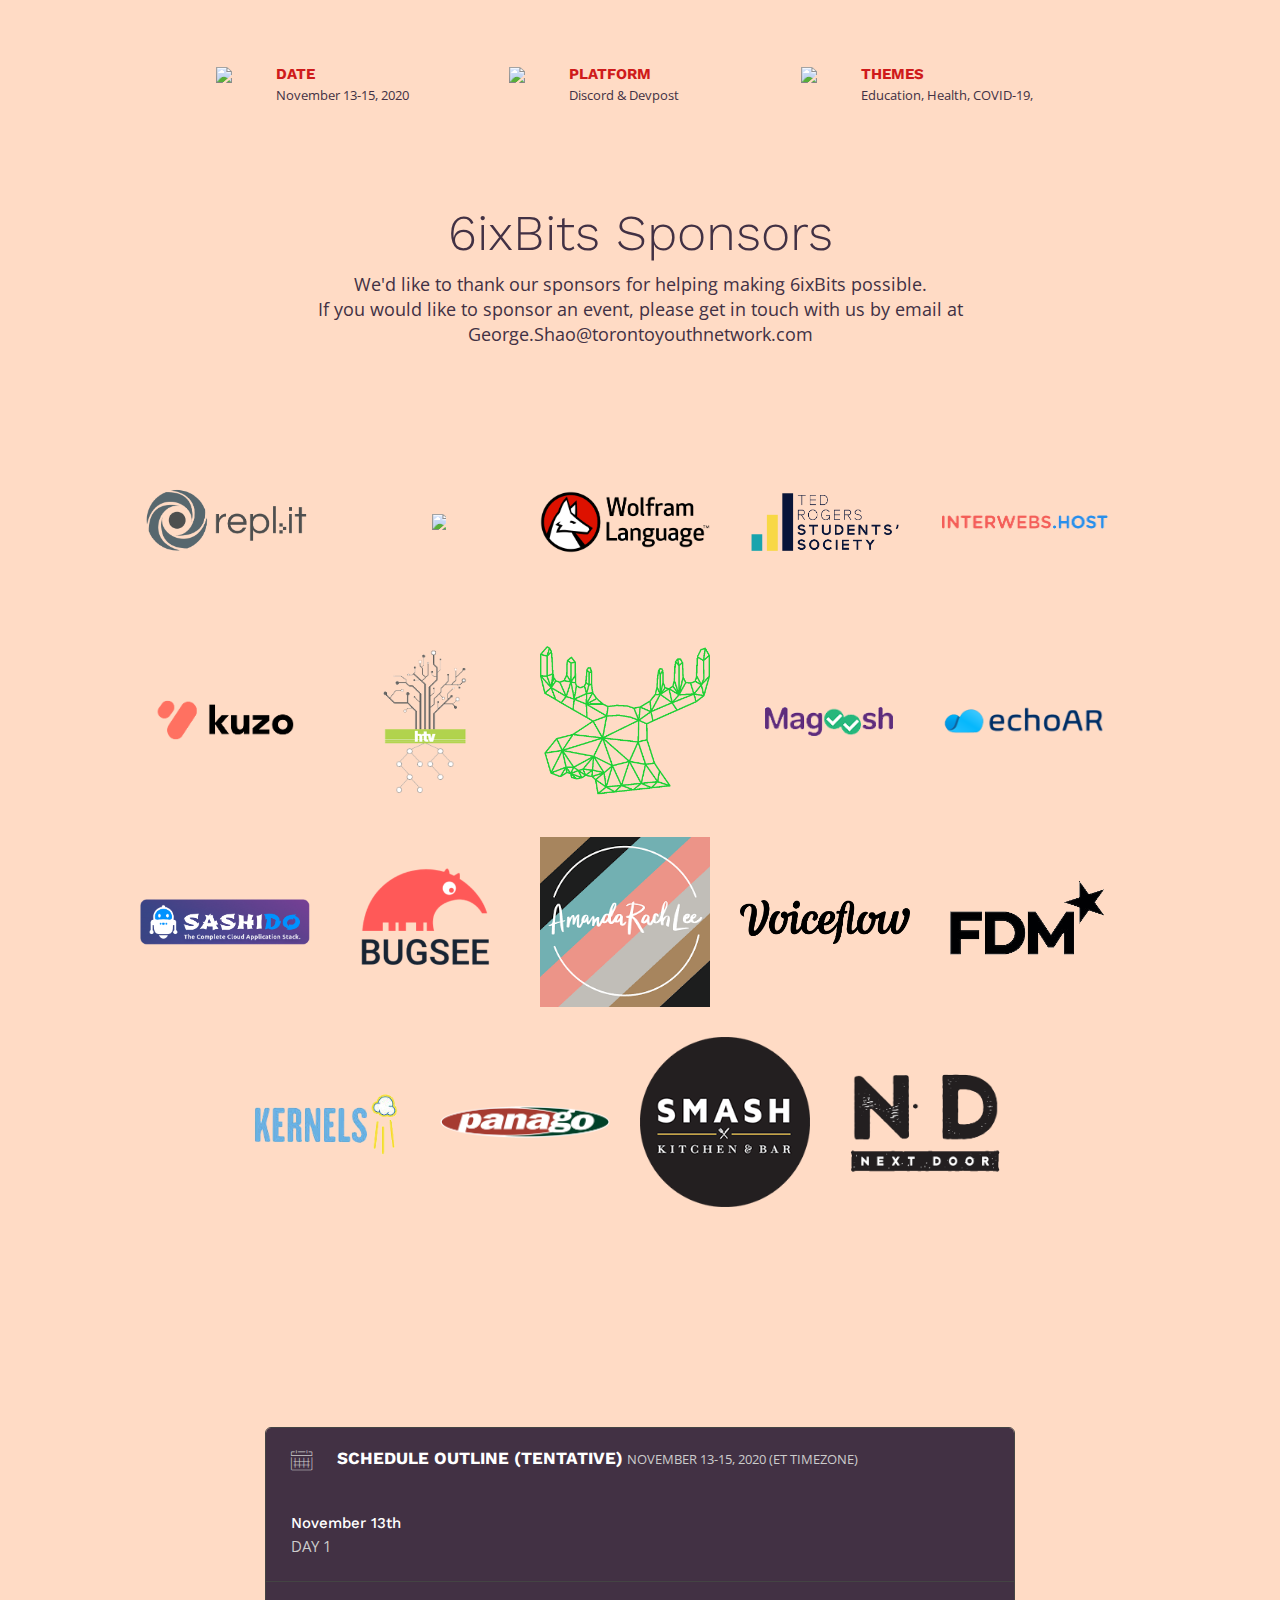
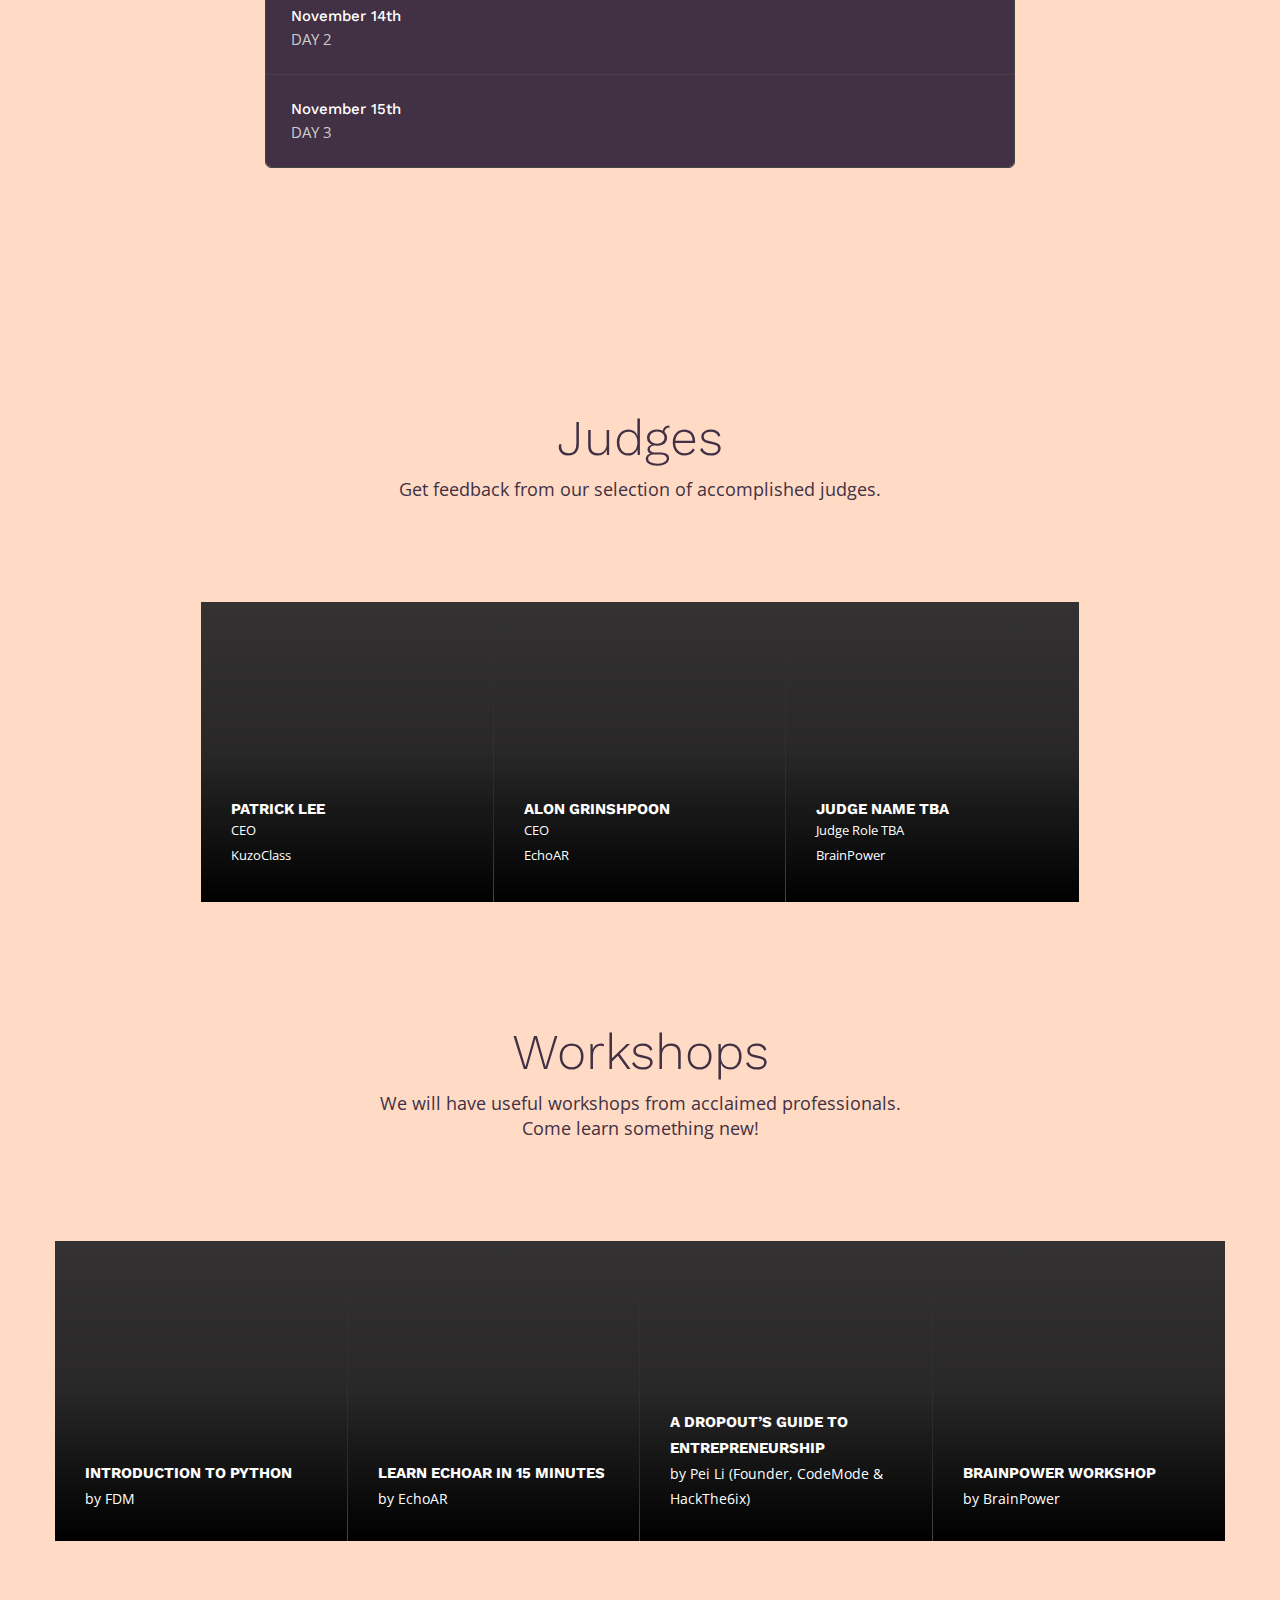
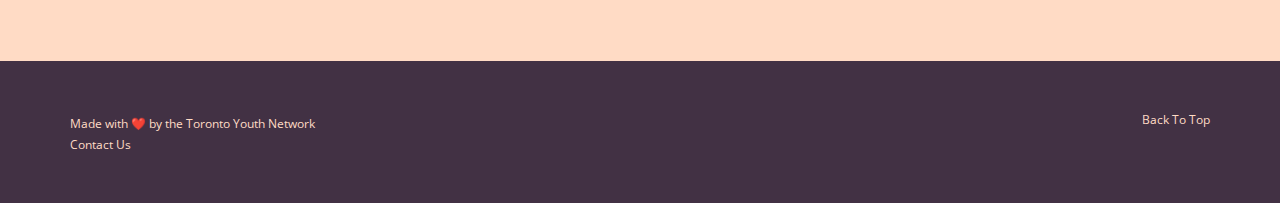
==== commit 45536dc6: "Attempted layout fix" ====
--- a/6ixbits.html
+++ b/6ixbits.html
@@ -145,7 +145,7 @@
 						<h4>a hackathon by the <a href="/" class="black-text">Toronto Youth Network</a></h4>
 						<p class="custom-gradient"><strong>6ixBits Hackathon - Nov 13-15, 2020</strong></p>
 						<br/>
-						<div style="width: 40em; margin: auto; height: 5em">
+						<div style="width: 40em; margin: auto; height: 7em">
 							<a href="https://forms.gle/Hda4pVKXvoSNpuRJ8" class="but scroll" style="background: linear-gradient(to right, #cf1b1b, #423144);">REGISTRATION</a>
 							<!-- <a href="https://www.torontoyouthnetwork.com/" class="but scroll" style="background: linear-gradient(to right, #cf1b1b, #423144);">Learn More About TYN</a> -->
 						</div>
